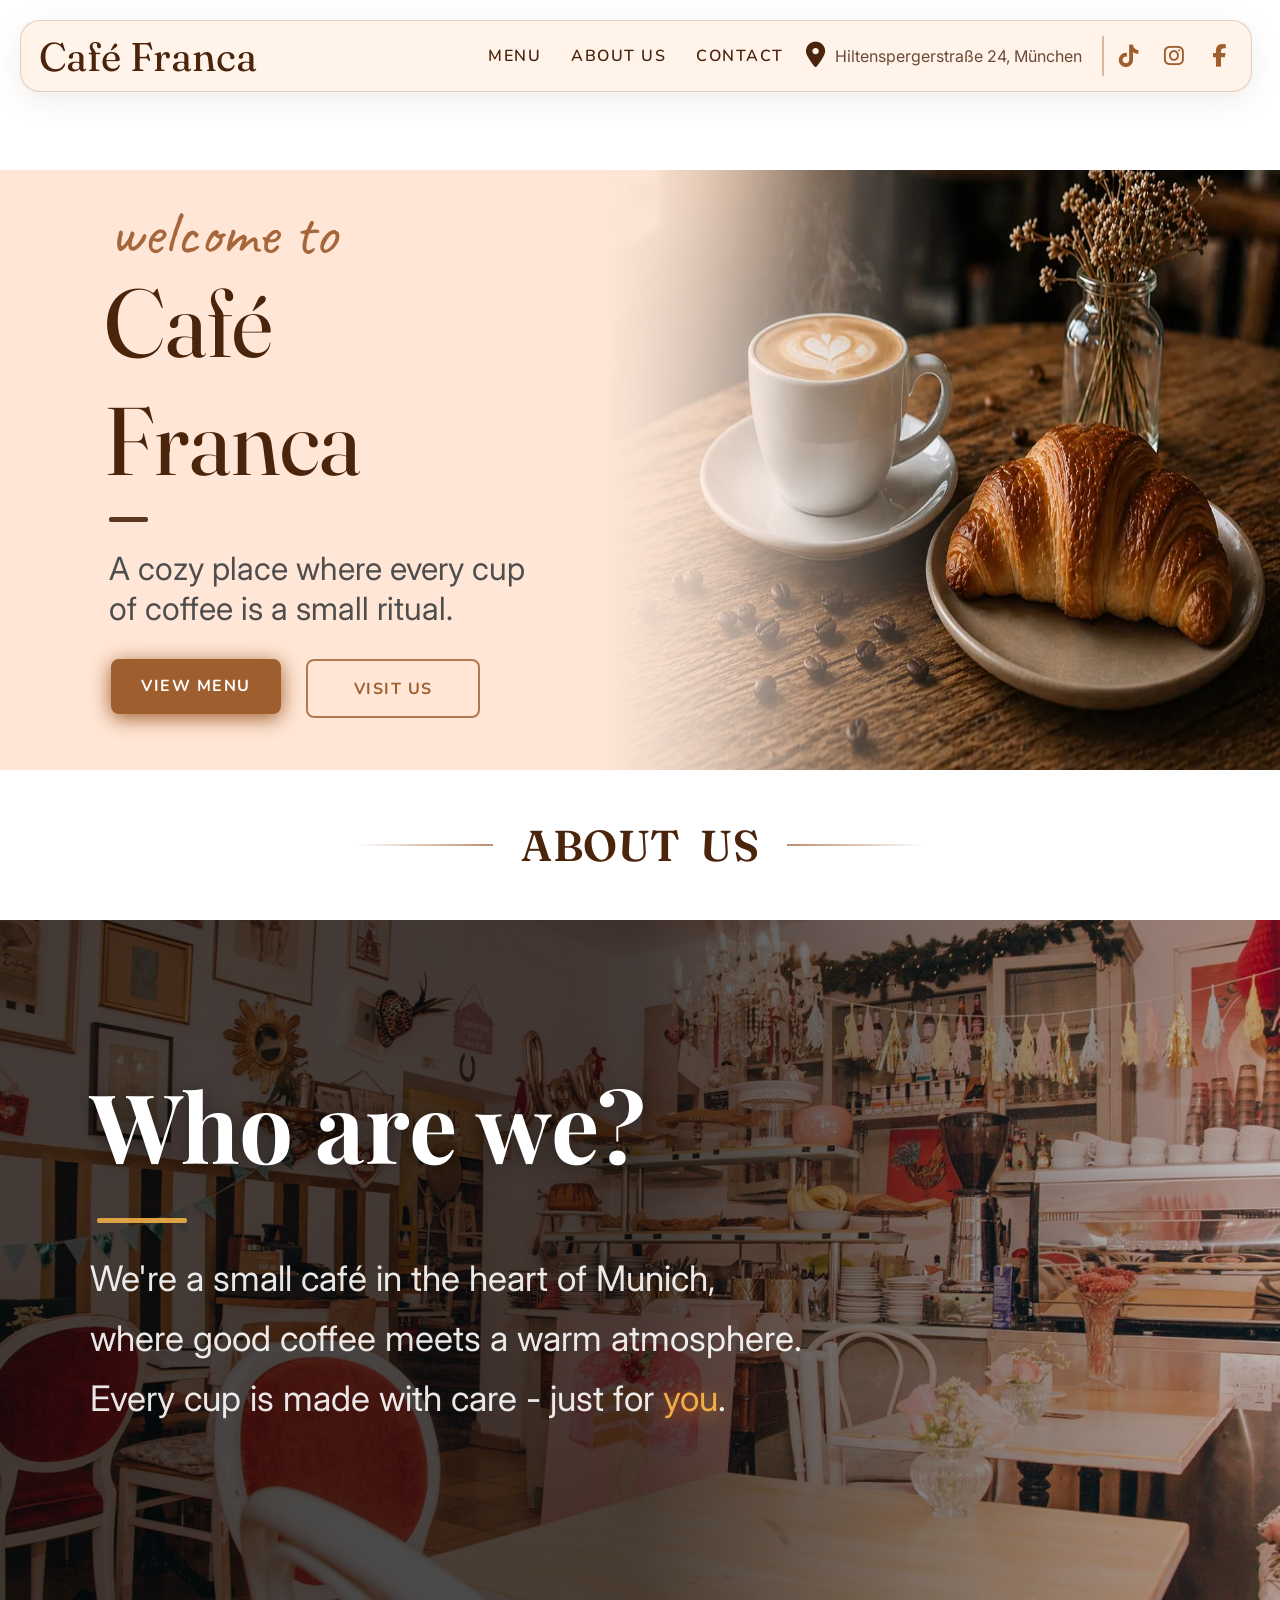
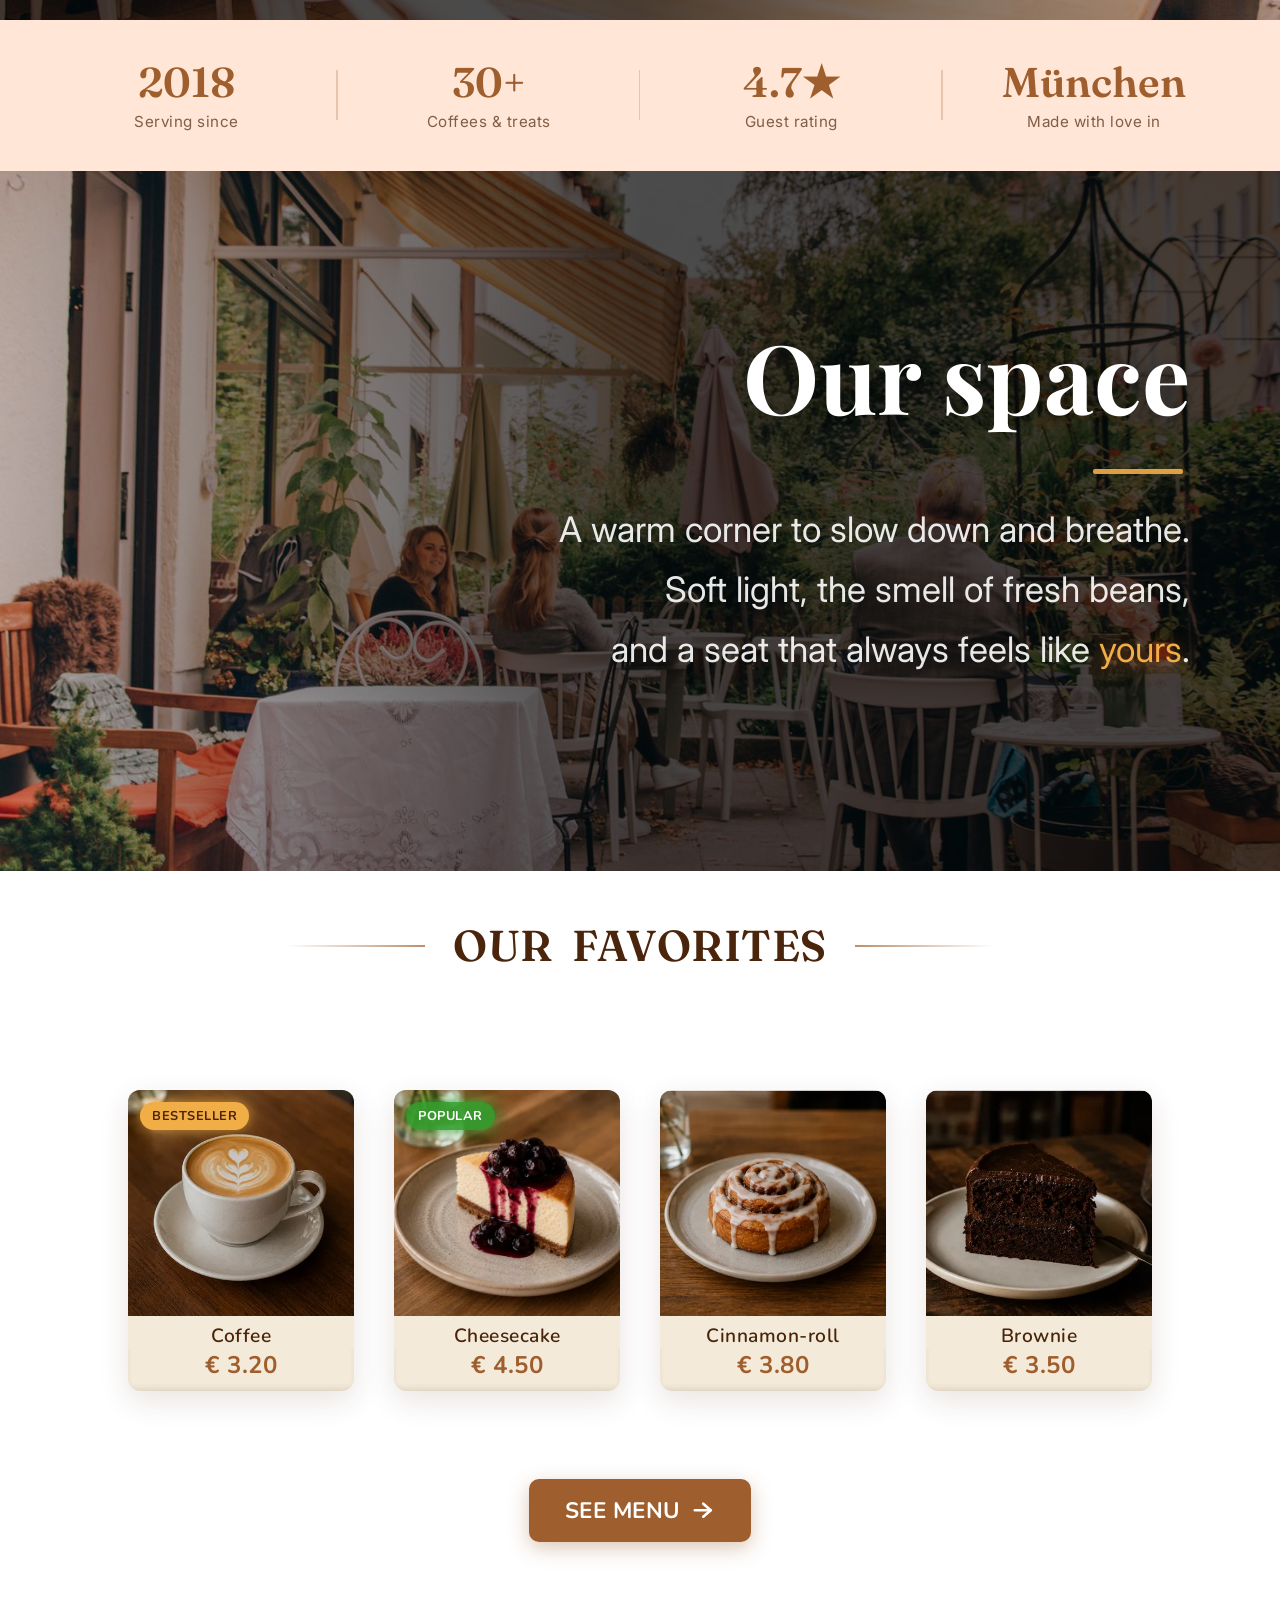
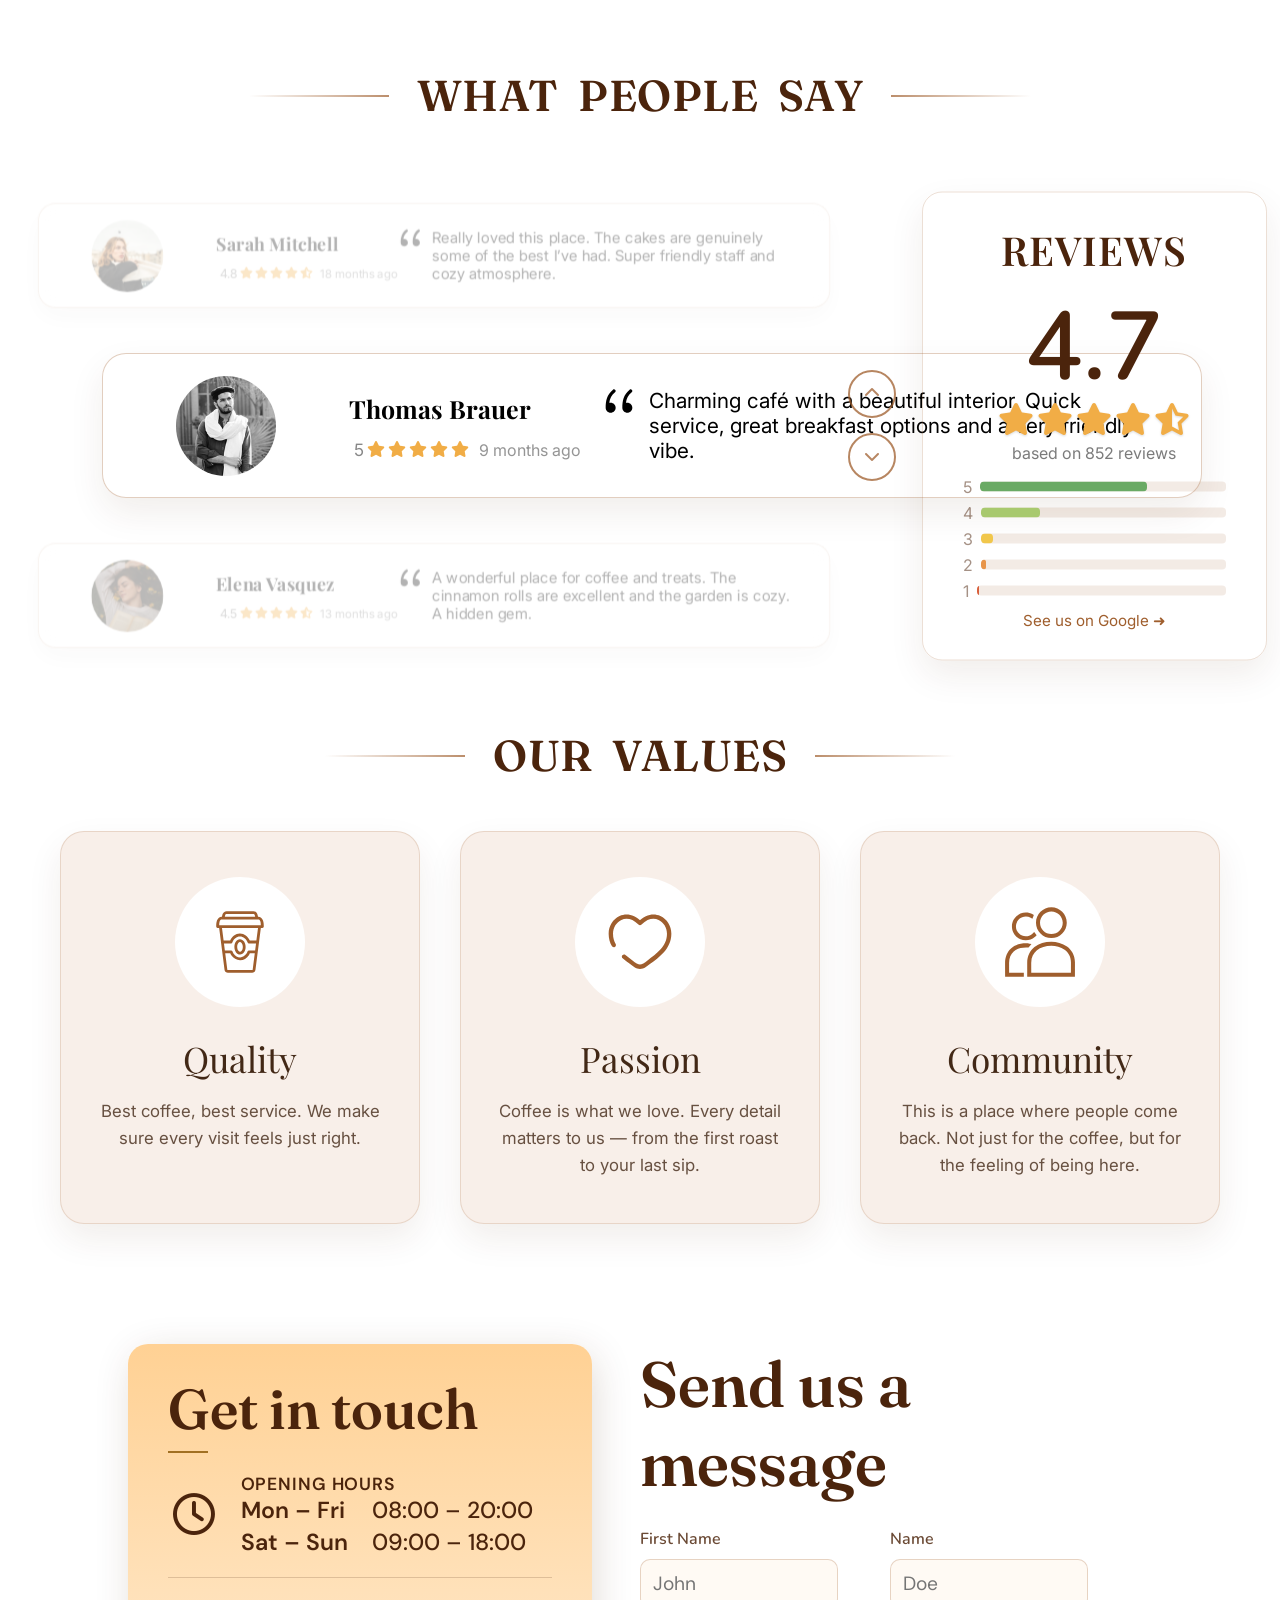
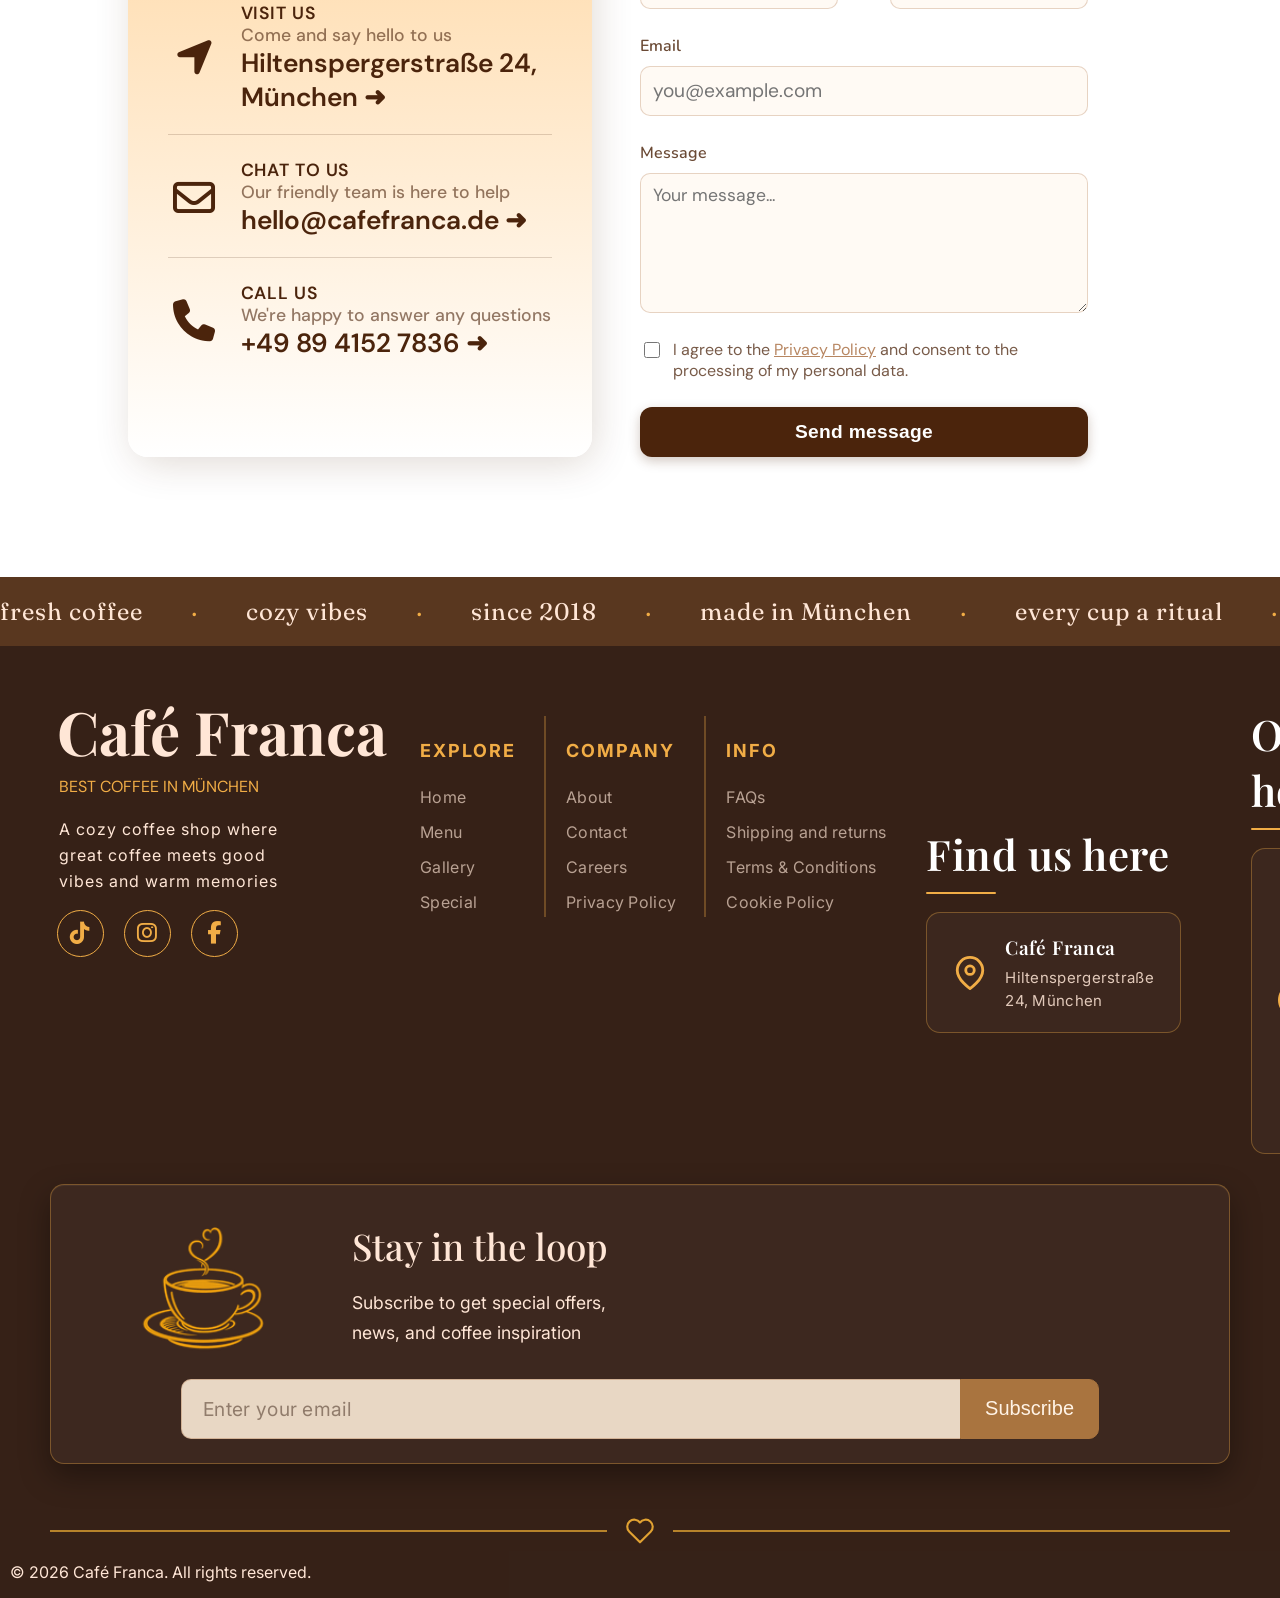
==== index.html @ 5cab944c "Add privacy policy page and link it" ====
<!DOCTYPE html>
<html lang="en">
<head>
    <meta charset="UTF-8">
    <meta name="viewport" content="width=device-width, initial-scale=1.0">
    <title>Document</title>
    <link rel="stylesheet" href="css/style.css"> 
    <link href="https://fonts.googleapis.com/css2?family=Nunito:wght@300;400;500;600;700;800&family=Fraunces:ital,opsz,wght@0,9..144,500;0,9..144,600;1,9..144,500&family=Caveat:wght@500;600;700&family=Inter:wght@400;500;600;700&family=Playfair+Display:wght@400;500;600;700&family=Cormorant+Garamond:wght@400;500;600&family=DM+Sans:wght@400;500;600;700&family=DM+Serif+Display&display=swap" rel="stylesheet">
    <link rel="stylesheet" href="https://cdnjs.cloudflare.com/ajax/libs/font-awesome/6.5.0/css/all.min.css">
</head>
<body>
    <header>
        <a class="cafe-logo" href="#">Café Franca</a>
            <nav>
              <a href="#menu">Menu</a>
              <a href="#about">About us</a>
              <a href="#contact">Contact</a>
            </nav>
            <div class="social-media-box">
                <a href="https://www.google.com/maps?q=Café+Franca+Hiltenspergerstraße+24+München" target="_blank" style="text-decoration: none;color: #4b240c; display: flex; align-items: center;">
                    <i class="fa-solid fa-location-dot"></i>
                    <span class="location-text">Hiltenspergerstraße 24, München</span>
                </a>
                <a href="#" class="social-link" aria-label="TikTok"><i class="fa-brands fa-tiktok"></i></a>
                <a href="#" class="social-link" aria-label="Instagram"><i class="fa-brands fa-instagram"></i></a>
                <a href="#" class="social-link" aria-label="Facebook"><i class="fa-brands fa-facebook-f"></i></a>
            </div>
    </header>
    <div class="wrapper">
        <div id="home" class="info">
            <img class="coffee-with-food" src="images/coffee-with-food.webp" alt="food with coffee">
            <div class="gradient"></div>
            <div class="welcome-wrapper">
                <div class="welcome-window">
                    <p class="welcome-to">welcome to</p>
                    <p class="welcome-name">Café Franca</p>
                    <p class="welcome-description">A cozy place where every cup<br>of coffee is a small ritual.</p>
                   <div class="welcome-btns">
                       <a href="menu.html" class="menu-btn">view menu</a>
                       <a href="#contact" class="about-btn">visit us</a>
                   </div>
                </div>
            </div>
        </div>
        <div id="about" class="theme-text reveal">
            about us
        </div>
        <div class="who-are-we reveal reveal-left">
            <img class="who-image" src="images/cafe-who-are-we.jpg" alt="who are we" loading="lazy" decoding="async">
            <div class="who-overlay"></div>
            <div class="who-wrapper">
                <div class="who-window">
                    <p class="who-question">Who are we?</p>
                    <p class="who-description">We're a small café in the heart of Munich,<br> where good coffee meets a warm atmosphere. <br>Every cup is made with care - just for <span class="word-you">you</span>. </p>
                </div>
            </div>
        </div>
        <div class="about-stats">
            <div class="about-stat reveal">
                <span class="about-stat-num" data-count>2018</span>
                <span class="about-stat-label">Serving since</span>
            </div>
            <div class="about-stat reveal">
                <span class="about-stat-num" data-count>30+</span>
                <span class="about-stat-label">Coffees &amp; treats</span>
            </div>
            <div class="about-stat reveal">
                <span class="about-stat-num" data-count>4.7★</span>
                <span class="about-stat-label">Guest rating</span>
            </div>
            <div class="about-stat reveal">
                <span class="about-stat-num">München</span>
                <span class="about-stat-label">Made with love in</span>
            </div>
        </div>
        <div class="who-are-we who-reverse reveal reveal-right">
            <img class="who-image" src="images/cafe-terrace.jpg" alt="our space" loading="lazy" decoding="async">
            <div class="who-overlay"></div>
            <div class="who-wrapper">
                <div class="who-window">
                    <p class="who-question">Our space</p>
                    <p class="who-description">A warm corner to slow down and breathe.<br> Soft light, the smell of fresh beans,<br> and a seat that always feels like <span class="word-you">yours</span>. </p>
                </div>
            </div>
        </div>
        <div class="our-favorites-wrapper" id="menu">
            <div class="theme-text reveal">our favorites</div>
            <div class="our-favorites-positions">
                <div class="our-favorites-positions-blocks">
                    <div class="fav-item reveal reveal-scale">
                        <div class="fav-photo">
                            <span class="fav-badge fav-badge-best">Bestseller</span>
                            <img class="fav-coffee" src="images/cup-of-coffee.webp" alt="cup of coffee" loading="lazy" decoding="async">
                        </div>
                        <div class="fav-price-name">Coffee</div>
                        <div class="fav-price">€ 3.20</div>
                    </div>
                    <div class="fav-item reveal reveal-scale">
                        <div class="fav-photo">
                            <span class="fav-badge fav-badge-popular">Popular</span>
                            <img class="fav-cheesecake" src="images/cheesecake.webp" alt="cheesecake" loading="lazy" decoding="async">
                        </div>
                        <div class="fav-price-name">Cheesecake</div>
                        <div class="fav-price">€ 4.50</div>
                    </div>
                    <div class="fav-item reveal reveal-scale">
                        <div class="fav-photo">
                            <img src="images/cinnamon-roll.webp" alt="cinnamon roll" loading="lazy" decoding="async">
                        </div>
                        <div class="fav-price-name">Cinnamon-roll</div>
                        <div class="fav-price">€ 3.80</div>
                    </div>
                    <div class="fav-item reveal reveal-scale">
                        <div class="fav-photo">
                            <img src="images/brownie.webp" alt="brownie" loading="lazy" decoding="async">
                        </div>
                        <div class="fav-price-name">Brownie</div>
                        <div class="fav-price">€ 3.50</div>
                    </div>
                    <div class="see-menu-wrapper reveal">
                        <a class="see-menu" href="menu.html">
                            See menu
                            <svg class="see-menu-arrow" viewBox="0 0 24 24" fill="none" stroke="currentColor" stroke-width="2.8" stroke-linecap="round" stroke-linejoin="round">
                                <line x1="2" y1="12" x2="19" y2="12"/>
                                <polyline points="11 5 19 12 11 19"/>
                            </svg>
                        </a>
                    </div>
                </div>
            </div>
        </div>
        <div class="theme-text reveal">what people say</div>
        <div class="review-container reveal">
            <div class="review-buttons">
                <button class="btns-rev" id="btn-up">
                    <i class="fas fa-chevron-up"></i>
                </button>
                <button class="btns-rev" id="btn-down">
                    <i class="fas fa-chevron-down"></i>
                </button>
            </div>
            <div class="review-wrapper">
                <div id="review1" data-review="2025-06-14" class="review-card" data-pos="0">
                  <div class="review-inner">
                    <div class="review-avatar">
                        <img class="avatar" src="images/person1.png" alt="female" loading="lazy" decoding="async">
                    </div>
                    <div class="review-info-wrapper">
                        <div class="review-info" id="review-info1"><p class="reviewer-name">Sarah Mitchell</p>
                            <div class="stars">
                                <span style="font-size: 17px" class="rating-number">4.8</span>
                                <i class="fas fa-star"></i>
                                <i class="fas fa-star"></i>
                                <i class="fas fa-star"></i>
                                <i class="fas fa-star"></i>
                                <i class="fas fa-star-half-stroke"></i>
                                <div class="review-time">
                                    <span id="time1"></span>
                                </div>
                            </div>
                        </div>
                    </div>
                    <div class="review-text1">
                        <svg style="display: flex; flex-shrink: 0; margin-bottom: 50px; margin-right: 10px" width="40px"
                             height="40px" viewBox="0 0 24 24" xmlns="http://www.w3.org/2000/svg">
                            <path fill-rule="evenodd" clip-rule="evenodd"
                                  d="M9.62231 6.78278C10.0546 6.43909 10.1265 5.81001 9.78277 5.3777C9.43908 4.94539 8.81001 4.87354 8.37769 5.21724C4.73471 8.11342 4 11.8784 4 16C4 17.6569 5.34315 19 7 19C8.65685 19 10 17.6569 10 16C10 14.3432 8.65685 13 7 13C6.71233 13 6.43412 13.0405 6.17076 13.1161C6.5162 10.5872 7.45738 8.50391 9.62231 6.78278ZM20 16C20 17.6569 18.6569 19 17 19C15.3431 19 14 17.6569 14 16C14 11.8784 14.7347 8.11342 18.3777 5.21724C18.81 4.87354 19.4391 4.94539 19.7828 5.3777C20.1265 5.81001 20.0546 6.43909 19.6223 6.78278C17.4574 8.50391 16.5162 10.5872 16.1708 13.1161C16.4341 13.0405 16.7123 13 17 13C18.6569 13 20 14.3432 20 16Z"
                                  fill="#000000"/>
                        </svg>
                        Really loved this place. The cakes are genuinely some of the best I’ve had. Super friendly staff and cozy atmosphere.
                    </div>
                  </div>
                </div>
                <div id="review2" data-review="2026-03-05" class="review-card" data-pos="1">
                  <div class="review-inner">
                    <div class="review-avatar">
                        <img class="avatar" src="images/person2.png" alt="male" loading="lazy" decoding="async">
                    </div>
                    <div class="review-info-wrapper">
                        <div class="review-info" id="review-info2">
                            <p class="reviewer-name">Thomas Brauer</p>
                            <div class="stars">
                                <span style="font-size: 17px" class="rating-number">5</span>
                                <i class="fas fa-star"></i>
                                <i class="fas fa-star"></i>
                                <i class="fas fa-star"></i>
                                <i class="fas fa-star"></i>
                                <i class="fas fa-star"></i>
                                <div class="review-time">
                                    <span id="time2"></span>
                                </div>
                            </div>
                        </div>
                    </div>
                    <div class="review-text1">
                        <svg style="display: flex; flex-shrink: 0; margin-bottom: 50px; margin-right: 10px"
                             width="40px" height="40px" viewBox="0 0 24 24" xmlns="http://www.w3.org/2000/svg">
                            <path fill-rule="evenodd" clip-rule="evenodd"
                                  d="M9.62231 6.78278C10.0546 6.43909 10.1265 5.81001 9.78277 5.3777C9.43908 4.94539 8.81001 4.87354 8.37769 5.21724C4.73471 8.11342 4 11.8784 4 16C4 17.6569 5.34315 19 7 19C8.65685 19 10 17.6569 10 16C10 14.3432 8.65685 13 7 13C6.71233 13 6.43412 13.0405 6.17076 13.1161C6.5162 10.5872 7.45738 8.50391 9.62231 6.78278ZM20 16C20 17.6569 18.6569 19 17 19C15.3431 19 14 17.6569 14 16C14 11.8784 14.7347 8.11342 18.3777 5.21724C18.81 4.87354 19.4391 4.94539 19.7828 5.3777C20.1265 5.81001 20.0546 6.43909 19.6223 6.78278C17.4574 8.50391 16.5162 10.5872 16.1708 13.1161C16.4341 13.0405 16.7123 13 17 13C18.6569 13 20 14.3432 20 16Z"
                                  fill="#000000"/>
                        </svg>
                        Charming café with a beautiful interior. Quick service, great breakfast options and a very friendly vibe.
                    </div>
                  </div>
                </div>
                <div id="review3" data-review="2025-11-10" class="review-card" data-pos="2">
                  <div class="review-inner">
                    <div class="review-avatar">
                        <img class="avatar" src="images/person3.png" alt="female" loading="lazy" decoding="async">
                    </div>
                    <div class="review-info-wrapper">
                        <div class="review-info" id="review-info3">
                            <p class="reviewer-name">Elena Vasquez</p>
                            <div class="stars">
                                <span style="font-size: 17px" class="rating-number">4.5</span>
                                <i class="fas fa-star"></i>
                                <i class="fas fa-star"></i>
                                <i class="fas fa-star"></i>
                                <i class="fas fa-star"></i>
                                <i class="fas fa-star-half-stroke"></i>
                                <div class="review-time">
                                    <span id="time3"></span>
                                </div>
                            </div>
                        </div>
                    </div>
                    <div class="review-text1">
                        <svg style="display: flex; flex-shrink: 0; margin-bottom: 50px; margin-right: 10px"
                             width="40px" height="40px" viewBox="0 0 24 24" xmlns="http://www.w3.org/2000/svg">
                            <path fill-rule="evenodd" clip-rule="evenodd"
                                  d="M9.62231 6.78278C10.0546 6.43909 10.1265 5.81001 9.78277 5.3777C9.43908 4.94539 8.81001 4.87354 8.37769 5.21724C4.73471 8.11342 4 11.8784 4 16C4 17.6569 5.34315 19 7 19C8.65685 19 10 17.6569 10 16C10 14.3432 8.65685 13 7 13C6.71233 13 6.43412 13.0405 6.17076 13.1161C6.5162 10.5872 7.45738 8.50391 9.62231 6.78278ZM20 16C20 17.6569 18.6569 19 17 19C15.3431 19 14 17.6569 14 16C14 11.8784 14.7347 8.11342 18.3777 5.21724C18.81 4.87354 19.4391 4.94539 19.7828 5.3777C20.1265 5.81001 20.0546 6.43909 19.6223 6.78278C17.4574 8.50391 16.5162 10.5872 16.1708 13.1161C16.4341 13.0405 16.7123 13 17 13C18.6569 13 20 14.3432 20 16Z"
                                  fill="#000000"/>
                        </svg>
                        A wonderful place for coffee and treats. The cinnamon rolls are excellent and the garden is cozy.<br> A hidden gem.
                    </div>
                  </div>
                </div>
            </div>
            <div class="review-stat-wrapper">
                <div class="review-stat">
                    <div class="review-upper-text">Reviews</div>
                    <div class="review-mid-number">4.7</div>
                    <div class="stars2">
                        <i class="fas fa-star"></i>
                        <i class="fas fa-star"></i>
                        <i class="fas fa-star"></i>
                        <i class="fas fa-star"></i>
                        <i class="fas fa-star-half-stroke"></i>
                    </div>
                    <div class="based-on">based on 852 reviews</div>
                    <div class="rating-bars">
                        <div class="rating-bar-row">
                            <span class="bar-label">5</span>
                            <div class="bar-track"><div class="bar-fill" style="width: 68%"></div></div>
                        </div>
                        <div class="rating-bar-row">
                            <span class="bar-label">4</span>
                            <div class="bar-track"><div class="bar-fill" style="width: 24%"></div></div>
                        </div>
                        <div class="rating-bar-row">
                            <span class="bar-label">3</span>
                            <div class="bar-track"><div class="bar-fill" style="width: 5%"></div></div>
                        </div>
                        <div class="rating-bar-row">
                            <span class="bar-label">2</span>
                            <div class="bar-track"><div class="bar-fill" style="width: 2%"></div></div>
                        </div>
                        <div class="rating-bar-row">
                            <span class="bar-label">1</span>
                            <div class="bar-track"><div class="bar-fill" style="width: 1%"></div></div>
                        </div>
                    </div>
                    <a href="https://www.google.com/maps/place/?q=place_id:YOUR_PLACE_ID"
                    target="_blank" rel="noopener" class="google-reviews-link">See us on Google ➜</a>
                </div>
            </div>
        </div>
        <div id="values" class="theme-text">
            our values
        </div>
        <div class="values-wrapper">
            <div class="value-card">
                <div class="value-icon">
                    <svg fill="#57472f" width="100px" height="100px" viewBox="0 0 50 50" xmlns="http://www.w3.org/2000/svg">
                        <path d="M15.427734 3C14.062745 3 12.859456 3.9323872 12.521484 5.2558594L12.074219 7L12 7C11.133553 7 10.343298 7.2932543 9.7636719 7.7890625C9.1840453 8.2848707 8.8153921 8.9380401 8.5664062 9.625C8.0684347 10.99892 8 12.57785 8 14 A 1.0001 1.0001 0 0 0 9 15L10.119141 15L13.970703 45.017578 A 1.0001 1.0001 0 0 0 13.974609 45.042969C14.160517 46.237774 15.204427 47 16.367188 47L33.630859 47C34.794193 47 35.83786 46.235688 36.023438 45.042969 A 1.0001 1.0001 0 0 0 36.027344 45.017578L39.880859 15L41 15 A 1.0001 1.0001 0 0 0 42 14C42 12.57785 41.931565 10.99892 41.433594 9.625C41.184608 8.9380401 40.815955 8.2848707 40.236328 7.7890625C39.656702 7.2932543 38.866447 7 38 7L37.90625 7L37.474609 5.2734375 A 1.0001 1.0001 0 0 0 37.474609 5.2714844C37.141393 3.9416023 35.934385 3 34.5625 3L15.427734 3 z M 15.427734 5L34.5625 5C35.026615 5 35.42042 5.3076915 35.533203 5.7578125L35.84375 7L14.138672 7L14.458984 5.7519531C14.573013 5.3054253 14.966724 5 15.427734 5 z M 12.912109 8.9960938 A 1.0001 1.0001 0 0 0 13 9L37 9 A 1.0001 1.0001 0 0 0 37.064453 8.9980469 A 1.0001 1.0001 0 0 0 37.125 9L38 9C38.459053 9 38.706095 9.1106518 38.9375 9.3085938C39.168905 9.5065356 39.385047 9.8386001 39.554688 10.306641C39.802098 10.989256 39.830025 12.022136 39.878906 13L11.166016 13 A 1.0001 1.0001 0 0 0 10.955078 12.986328 A 1.0001 1.0001 0 0 0 10.835938 13L10.121094 13C10.169974 12.022136 10.197905 10.989256 10.445312 10.306641C10.614953 9.8386001 10.831095 9.5065355 11.0625 9.3085938C11.293905 9.1106518 11.540947 9 12 9L12.849609 9 A 1.0001 1.0001 0 0 0 12.912109 8.9960938 z M 12.136719 15L37.863281 15L36.708984 24L31.984375 24C30.659565 21.085293 28.095496 19.012008 24.992188 19.003906C24.945978 19.002306 24.902818 19.004791 24.857422 19.007812C21.786193 19.059813 19.278095 21.123031 17.988281 24L13.291016 24L12.136719 15 z M 24.945312 20.998047C24.966323 20.999147 24.947809 21 24.974609 21C27.392834 21 29.474358 22.682557 30.451172 25.34375 A 1.0001 1.0001 0 0 0 31.388672 26L31.490234 26L36.451172 26L35.810547 31L31.527344 31L31.388672 31 A 1.0001 1.0001 0 0 0 30.447266 31.660156C30.227471 32.270178 29.97672 32.828834 29.671875 33.296875C28.538498 35.034193 26.884731 35.976012 25.087891 35.998047L25.021484 35.998047C23.246013 35.998047 21.592289 35.09639 20.431641 33.398438 A 1.0001 1.0001 0 0 0 20.431641 33.396484C20.091871 32.900328 19.8123 32.306572 19.574219 31.65625 A 1.0001 1.0001 0 0 0 18.634766 31L18.521484 31L14.189453 31L13.548828 26L18.484375 26L18.589844 26 A 1.0001 1.0001 0 0 0 19.529297 25.339844C20.477663 22.708373 22.511851 21.026828 24.917969 21 A 1.0001 1.0001 0 0 0 24.945312 20.998047 z M 24.939453 23C23.705063 23.01347 22.665152 23.777929 22.001953 24.794922C21.338753 25.811913 20.978618 27.119966 20.994141 28.542969C21.009661 29.965972 21.398756 31.267249 22.083984 32.269531C22.769211 33.271814 23.826157 34.013466 25.060547 34C26.294937 33.98654 27.334848 33.22207 27.998047 32.205078C28.661247 31.188086 29.021382 29.880035 29.005859 28.457031C28.990339 27.034028 28.601244 25.732752 27.916016 24.730469C27.230789 23.728186 26.173843 22.986534 24.939453 23 z M 24.960938 25C25.386064 24.9954 25.843602 25.244939 26.263672 25.859375C26.683742 26.473812 26.994273 27.416385 27.005859 28.478516C27.017449 29.540646 26.728831 30.489827 26.322266 31.113281C25.915699 31.736734 25.464189 31.995363 25.039062 32C24.613936 32.0046 24.156399 31.755062 23.736328 31.140625C23.316259 30.526189 23.005727 29.583615 22.994141 28.521484C22.982551 27.459353 23.271169 26.510173 23.677734 25.886719C24.084301 25.263265 24.535811 25.004637 24.960938 25 z M 14.445312 33L18.021484 33C18.24578 33.51991 18.454188 34.047503 18.78125 34.525391C20.264602 36.695438 22.552956 37.998047 25.021484 37.998047L25.091797 37.998047 A 1.0001 1.0001 0 0 0 25.101562 37.998047C27.60154 37.971307 29.89481 36.614655 31.345703 34.390625 A 1.0001 1.0001 0 0 0 31.347656 34.390625C31.635588 33.948746 31.81459 33.471059 32.013672 33L35.554688 33L34.048828 44.736328C34.042405 44.777609 33.827526 45 33.630859 45L16.367188 45C16.173946 45 15.95727 44.775524 15.951172 44.736328L14.445312 33 z"/>
                    </svg>
                </div>
                <p class="value-title">Quality</p>
                <p class="value-desc">Best coffee, best service. We make sure every visit feels just right.</p>
            </div>
            <div class="value-card">
                <div class="value-icon">
                    <svg width="100px" height="110px" viewBox="0 0 24 24" fill="#57472f" xmlns="http://www.w3.org/2000/svg">
                        <path d="M8.96173 18.9109L9.42605 18.3219L8.96173 18.9109ZM12 5.50063L11.4596 6.02073C11.601 6.16763 11.7961 6.25063 12 6.25063C12.2039 6.25063 12.399 6.16763 12.5404 6.02073L12 5.50063ZM15.0383 18.9109L15.5026 19.4999L15.0383 18.9109ZM7.00061 16.4209C6.68078 16.1577 6.20813 16.2036 5.94491 16.5234C5.68169 16.8432 5.72758 17.3159 6.04741 17.5791L7.00061 16.4209ZM2.34199 13.4115C2.54074 13.7749 2.99647 13.9084 3.35988 13.7096C3.7233 13.5108 3.85677 13.0551 3.65801 12.6917L2.34199 13.4115ZM2.75 9.1371C2.75 6.98623 3.96537 5.18252 5.62436 4.42419C7.23607 3.68748 9.40166 3.88258 11.4596 6.02073L12.5404 4.98053C10.0985 2.44352 7.26409 2.02539 5.00076 3.05996C2.78471 4.07292 1.25 6.42503 1.25 9.1371H2.75ZM8.49742 19.4999C9.00965 19.9037 9.55954 20.3343 10.1168 20.6599C10.6739 20.9854 11.3096 21.25 12 21.25V19.75C11.6904 19.75 11.3261 19.6293 10.8736 19.3648C10.4213 19.1005 9.95208 18.7366 9.42605 18.3219L8.49742 19.4999ZM15.5026 19.4999C16.9292 18.3752 18.7528 17.0866 20.1833 15.4758C21.6395 13.8361 22.75 11.8026 22.75 9.1371H21.25C21.25 11.3345 20.3508 13.0282 19.0617 14.4798C17.7469 15.9603 16.0896 17.1271 14.574 18.3219L15.5026 19.4999ZM22.75 9.1371C22.75 6.42503 21.2153 4.07292 18.9992 3.05996C16.7359 2.02539 13.9015 2.44352 11.4596 4.98053L12.5404 6.02073C14.5983 3.88258 16.7639 3.68748 18.3756 4.42419C20.0346 5.18252 21.25 6.98623 21.25 9.1371H22.75ZM14.574 18.3219C14.0479 18.7366 13.5787 19.1005 13.1264 19.3648C12.6739 19.6293 12.3096 19.75 12 19.75V21.25C12.6904 21.25 13.3261 20.9854 13.8832 20.6599C14.4405 20.3343 14.9903 19.9037 15.5026 19.4999L14.574 18.3219ZM9.42605 18.3219C8.63014 17.6945 7.82129 17.0963 7.00061 16.4209L6.04741 17.5791C6.87768 18.2624 7.75472 18.9144 8.49742 19.4999L9.42605 18.3219ZM3.65801 12.6917C3.0968 11.6656 2.75 10.5033 2.75 9.1371H1.25C1.25 10.7746 1.66995 12.1827 2.34199 13.4115L3.65801 12.6917Z"/>
                    </svg>
                </div>
                <p class="value-title">Passion</p>
                <p class="value-desc">Coffee is what we love. Every detail matters to us — from the first roast to your last sip.</p>
            </div>
            <div class="value-card">
                <div class="value-icon">
                    <svg xmlns="http://www.w3.org/2000/svg" width="85px" height="85px" viewBox="0 0 400 400.00001" fill="#57472f">
                        <g transform="matrix(15.338502,0,0,15.338502,-10216.591,-9424.9414)" fill="#57472f">
                            <path d="m 683.35352,627.41602 c -2.41792,-3e-5 -4.64949,0.66338 -6.30664,1.99218 -1.65716,1.3288 -2.69926,3.34729 -2.69922,5.82618 l 0,0.002 0,0.002 c 2.4e-4,0.0369 0.004,2.22266 0.004,2.22266 l -0.004,2.97265 17.7755,0 0.0149,-2.97265 c 0,0 0.003,-1.07407 0.004,-1.48633 10e-4,-0.41226 0.005,-0.75492 0.004,-0.72461 l 0,-0.008 0,-0.008 c 0,-2.7272 -1.25565,-4.76115 -2.97656,-6.01954 -1.72091,-1.25838 -3.87127,-1.79881 -5.81445,-1.79882 z m 0,1.5 c 1.65762,10e-6 3.52904,0.48699 4.92773,1.50976 1.39869,1.02277 2.36328,2.52427 2.36328,4.8086 -0.002,0.10825 -0.003,0.33036 -0.004,0.73437 -10e-4,0.4126 -0.002,0.95111 -0.004,1.48828 -0.002,0.53434 -0.005,1.0662 -0.008,1.47656 l -14.77149,0 c -0.002,-0.41034 -0.005,-0.94292 -0.006,-1.47656 -0.003,-1.07151 -0.003,-2.1053 -0.004,-2.22265 -4e-5,-2.07282 0.80564,-3.58893 2.13672,-4.65626 1.33107,-1.06732 3.22715,-1.66213 5.36914,-1.6621 z"/>
                            <path d="m 683.35352,614.59375 c -3.15838,0 -5.73438,2.57163 -5.73438,5.72656 0,3.15493 2.576,5.72852 5.73438,5.72852 3.15837,0 5.73632,-2.57359 5.73632,-5.72852 0,-3.15493 -2.57795,-5.72656 -5.73632,-5.72656 z m 0,1.5 c 2.34915,0 4.23632,1.88374 4.23632,4.22656 0,2.34283 -1.88717,4.22852 -4.23632,4.22852 -2.34916,0 -4.23438,-1.88569 -4.23438,-4.22852 0,-2.34282 1.88522,-4.22656 4.23438,-4.22656 z"/>
                            <path d="m 673.94727,628.01172 c -2.25371,-7e-5 -4.22271,0.62591 -5.63477,1.88867 -1.41206,1.26276 -2.21318,3.14646 -2.21289,5.42969 l 0,0.002 0,0.002 c 2e-4,0.0398 0.004,2.17383 0.004,2.17383 l 0.0151,2.92578 6.13949,0 0.83195,0 0,-1.5 -0.83195,0 -4.65039,0 c -0.002,-0.39977 -0.003,-0.91109 -0.004,-1.42773 -0.002,-1.05307 -0.003,-2.08047 -0.004,-2.17969 7.1e-4,-1.94179 0.63463,-3.34239 1.71289,-4.30664 1.07829,-0.96428 2.65593,-1.50709 4.63086,-1.50781 0.22317,0.002 0.88465,0.0668 0.88465,0.0668 0,0 0.76341,-0.91136 1.10949,-1.35201 l -0.74023,-0.11523 c -0.41195,-0.0641 -0.829,-0.0972 -1.2461,-0.0996 l -0.002,0 -0.002,0 z"/>
                            <path d="m 673.87221,616.52862 c -2.84899,-0.02 -5.19347,2.28542 -5.21258,5.13086 -0.0194,2.84543 2.29365,5.18236 5.14265,5.20094 1.23249,0.007 2.42149,-0.42628 3.35789,-1.21168 0.11378,-0.0953 0.22272,-0.1953 0.32821,-0.30051 l 0.3809,-0.38274 -0.9092,-1.20877 -0.40214,0.41692 c -0.0737,0.0764 -0.2804,0.25865 -0.36072,0.32598 -0.66495,0.55773 -1.51097,0.86609 -2.38674,0.86083 -2.03996,-0.0133 -3.66475,-1.65797 -3.65089,-3.69082 0.0137,-2.03286 1.66056,-3.65537 3.70051,-3.64106 0.62194,0.004 1.2341,0.16514 1.77616,0.46907 l 0.65378,0.36772 c 0,0 0.46896,-1.22541 0.53496,-1.41477 l -0.45526,-0.26051 c -0.76307,-0.42787 -1.62247,-0.65518 -2.49753,-0.66146 z"/>
                        </g>
                    </svg>
                </div>
                <p class="value-title">Community</p>
                <p class="value-desc">This is a place where people come back. Not just for the coffee, but for the feeling of being here.</p>
            </div>
        </div>
        <div id="contact" class="contact-wrapper">
            <div class="contact-info reveal reveal-left">
                <h2 class="contact-text contact-title">Get in touch</h2>

                <div class="info-group">
                    <div class="info-group1">
                        <i class="fa-regular fa-clock fa-fw"></i>
                    </div>
                    <div class="info-group2">
                        <p class="contact-text contact-head">Opening hours</p>
                        <div class="contact-hours">
                            <span>Mon – Fri</span><span>08:00 – 20:00</span>
                            <span>Sat – Sun</span><span>09:00 – 18:00</span>
                        </div>
                    </div>
                </div>

                <div class="info-group">
                    <div class="info-group1">
                        <i class="fa-solid fa-location-arrow fa-fw"></i>
                    </div>
                    <div class="info-group2">
                        <p class="contact-text contact-head">Visit us</p>
                        <p class="contact-text contact-2">Come and say hello to us</p>
                        <a href="https://www.google.com/maps?q=Café+Franca+Hiltenspergerstraße+24+München"
                           target="_blank" class="contact-text contact-link contact-adress">Hiltenspergerstraße 24, München ➜</a>
                    </div>
                </div>

                <div class="info-group">
                    <div class="info-group1">
                        <i class="fa-regular fa-envelope fa-fw"></i>
                    </div>
                    <div class="info-group2">
                        <p class="contact-text contact-head">Chat to us</p>
                        <p class="contact-text contact-2">Our friendly team is here to help</p>
                        <a href="https://mail.google.com/mail/?view=cm&to=hello@cafefranca.de" target="_blank"
                           class="contact-text contact-link contact-email">hello@cafefranca.de ➜</a>
                    </div>
                </div>

                <div class="info-group">
                    <div class="info-group1">
                        <i class="fa-solid fa-phone fa-fw"></i>
                    </div>
                    <div class="info-group2">
                        <p class="contact-text contact-head">Call us</p>
                        <p class="contact-text contact-2">We're happy to answer any questions</p>
                        <a href="tel:+498941527836" class="contact-text contact-link contact-phone">+49 89 4152 7836 ➜</a>
                    </div>
                </div>

            </div>
            <div class="contact-form reveal reveal-right">
                <p class="Send-us">Send us a message</p>
                <div class="input-wrapper">
                    <div class="field-name">
                        <label class="my-label" for="first">First Name</label>
                        <input id="first" type="text" class="my-input" placeholder="John">
                    </div>
                    <div class="field-name">
                        <label class="my-label" for="first">Name</label>
                        <input id="second" type="text" class="my-input" placeholder="Doe">
                    </div>
                </div>
                <div class="field-name">
                    <label class="my-label" for="first">Email</label>
                    <input id="third" type="text" class="my-input" placeholder="you@example.com ">
                </div>
                <div class="field-name">
                    <label class="my-label" for="first">Message</label>
                    <textarea id="forth" class="my-input forth" placeholder="Your message..."></textarea>
                </div>
                <div class="consent-wrapper">
                    <input type="checkbox" id="consent" class="consent-checkbox">
                    <label for="consent" class="consent-label">
                        I agree to the <a href="privacy.html" class="consent-link">Privacy Policy</a> and consent to the processing of my personal data.
                    </label>
                </div>
                <div class="consent-button-wrapper">
                    <button class="consent-button">Send message</button>
                </div>
            </div>
        </div>
        <div class="marquee">
            <div class="marquee-track">
                <span>fresh coffee <i class="marquee-dot">·</i> cozy vibes <i class="marquee-dot">·</i> since 2018 <i class="marquee-dot">·</i> made in München <i class="marquee-dot">·</i> every cup a ritual <i class="marquee-dot">·</i> handcrafted daily <i class="marquee-dot">·</i> warm welcome <i class="marquee-dot">·</i> freshly roasted <i class="marquee-dot">·</i> homemade treats <i class="marquee-dot">·</i> </span>
                <span aria-hidden="true">fresh coffee <i class="marquee-dot">·</i> cozy vibes <i class="marquee-dot">·</i> since 2018 <i class="marquee-dot">·</i> made in München <i class="marquee-dot">·</i> every cup a ritual <i class="marquee-dot">·</i> handcrafted daily <i class="marquee-dot">·</i> warm welcome <i class="marquee-dot">·</i> freshly roasted <i class="marquee-dot">·</i> homemade treats <i class="marquee-dot">·</i> </span>
            </div>
        </div>
        <footer class="footer">
            <div class="footer-row">
                <div class="footer-col">
                    <div class="footer-brand">
                        <h2>Café Franca</h2>
                        <p class="footer-brand-p1">Best coffee in München</p>
                        <div class="footer-brand-p2">
                            <p>A cozy coffee shop where<br>great coffee meets good<br>vibes and warm memories</p>
                        </div>
                        <div class="footer-social">
                            <a href="#" class="social-link-footer" aria-label="TikTok"><i class="fa-brands fa-tiktok"></i></a>
                            <a href="#" class="social-link-footer" aria-label="Instagram"><i class="fa-brands fa-instagram"></i></a>
                            <a href="#" class="social-link-footer" aria-label="Facebook"><i class="fa-brands fa-facebook-f"></i></a>
                        </div>
                    </div>
                </div>
                <div class="foot-nav-wrapper">
                        <div class="foot-nav">
                            <h4>Explore</h4>
                            <a href="#home">Home</a>
                            <a href="#menu">Menu</a>
                            <a href="#contact">Gallery</a>
                            <a href="#contact">Special</a>
                        </div>
                        <div class="foot-nav">
                            <h4>Company</h4>
                            <a href="#about">About</a>
                            <a href="#contact">Contact</a>
                            <a href="#contact">Careers</a>
                            <a href="privacy.html">Privacy Policy</a>
                        </div>
                        <div class="foot-nav">
                            <h4>Info</h4>
                            <a href="#faqs">FAQs</a>
                            <a href="#returns">Shipping and returns</a>
                            <a href="#contact">Terms & Conditions</a>
                            <a href="#contact">Cookie Policy</a>
                        </div>

                </div>

                <div class="right-wrapper">
                    <div class="right-top">
                    <div class="foot-discri-wrapper">
                        <div class="foot-discri">
                            <h4>Find us here</h4>
                            <a class="foot-location"
                               href="https://www.google.com/maps/place/Caf%C3%A9+Franca+%2F+M%C3%BCnchen"
                               target="_blank" rel="noopener">
                                <svg class="foot-location-icon" viewBox="0 0 24 24" fill="none" stroke="currentColor"
                                     stroke-width="2" stroke-linecap="round" stroke-linejoin="round">
                                    <path d="M21 10c0 7-9 13-9 13s-9-6-9-13a9 9 0 0 1 18 0z"/>
                                    <circle cx="12" cy="10" r="3"/>
                                </svg>
                                <span class="foot-location-text">
                                <strong>Café Franca</strong>
                                Hiltenspergerstraße 24, München
                            </span>
                            </a>
                        </div>
                    </div>
                    <div class="foot-discri-wrapper2">
                        <div class="foot-discri">
                            <h4>Opening hours</h4>
                            <span class="foot-location-text">
                                <a class="foot-location2" target="_blank" rel="noopener">
                                    <i class="fa-regular fa-clock fa-fw foot-clock-icon"></i>
                                    <div class="foot-hours">
                                        <p>Mon – Fri 08:00 – 20:00</p>
                                        <p>Sat – Sun 09:00 – 18:00</p>
                                    </div>
                                </a>
                            </span>
                        </div>
                    </div>
                    </div>
                </div>
            </div>
            <div class="email-send">
                <img class="loop-icon" src="images/coffee-333.png" alt="" loading="lazy" decoding="async">
                <div class="email-send-text">
                    <h4>Stay in the loop</h4>
                    <p>Subscribe to get special offers,<br>news, and coffee inspiration</p>
                </div>
                <div class="email-form">
                    <input type="text" class="email-input" placeholder="Enter your email">
                    <button class="email-btn" aria-label="Subscribe">Subscribe</button>
                </div>
            </div>
            <span class="footer-heart-wrap">
                <svg xmlns="http://www.w3.org/2000/svg" width="34" height="34" viewBox="0 0 24 24" fill="none" stroke="currentColor" stroke-width="1.5" stroke-linecap="round" stroke-linejoin="round" class="footer-heart"><path stroke="none" d="M0 0h24v24H0z" fill="none" /><path d="M19.5 12.572l-7.5 7.428l-7.5 -7.428a5 5 0 1 1 7.5 -6.566a5 5 0 1 1 7.5 6.572" /></svg>
            </span>
            <p class="copyright">© 2026 Café Franca. All rights reserved.</p>
        </footer>
    </div>
    <script src="js/script.js"></script>
    <script src="js/reveal.js"></script>
</body>
</html>
---- css/style.css ----
.wrapper {
    display: flex;
    flex-direction: column;
    min-height: 100vh;
}

html {
    overflow-x: clip;
    scroll-behavior: smooth;
}

header {
    align-items: center;
    background: rgb(255 243 234);
    border: 1.5px solid rgba(159, 94, 45, 0.25);
    border-radius: 20px;
    box-shadow: 0 8px 30px rgb(75 36 12 / 0.08);
    display: flex;
    height: 70px;
    left: 20px;
    overflow: hidden;
    position: fixed;
    top: 20px;
    transition: transform 0.4s ease, opacity 0.4s ease, filter 0.4s ease;
    width: calc(100vw - 50px);
    z-index: 1000;
}

header.hidden {
    filter: blur(6px);
    opacity: 0;
    transform: translateY(-150%);
}

.social-link {
    align-items: center;
    border-radius: 50%;
    color: #9f5e2d;
    display: flex;
    font-size: 1.4rem;
    height: 40px;
    justify-content: center;
    text-decoration: none;
    transition: background 0.4s, color 0.4s, transform 0.4s;
    width: 40px;
}

.social-link:hover {
    background: #9f5e2d;
    color: #fff;
    transform: translateY(-2px);
}

#about{
    scroll-margin-top: 100px;
}
#menu{
    scroll-margin-top: 200px;
}
#contact {
    scroll-margin-top: 100px;
}

nav {
    display: flex;
    font-family: "Nunito", sans-serif;
    font-size: 1rem;
    gap: 30px;
    justify-content: center;
    left: 50%;
    letter-spacing: 1.5px;
    position: absolute;
    text-transform: uppercase;
    top: 50%;
    transform: translate(-50%, -50%);
}

nav a::after {
    background: #4b240c;
    bottom: 0;
    content: "";
    height: 1.5px;
    left: 0;
    opacity: 0;
    position: absolute;
    transition: opacity 0.3s;
    width: 100%;
}

nav a:hover::after {
    background: #4b240c;
    opacity: 0.7;
}

nav a {
    color: #4b240c;
    font-weight: 600;
    position: relative;
    text-decoration: none;
}

body {
    font-family: "Inter", sans-serif;
    margin: 0;
    overflow-x: clip;
    padding: 0;
}

.cafe-logo {
    color: #4b240c;
    font-family: "Fraunces", serif;
    font-size: 2.5rem;
    margin-left: 1.5%;
    text-decoration: none;
}

.social-media-box {
    align-items: center;
    display: flex;
    gap: 5px;
    justify-content: center;
    margin-left: auto;
    margin-right: 1%;
}

.location-logo {
    display: flex;
    height: auto;
    margin-right: 5px;
    width: 1.6rem;
}

.location-text {
    border-right: 2px solid rgba(159, 94, 45, 0.4);
    color: #6b4a35;
    display: flex;
    font-size: 1rem;
    padding-bottom: 10px;
    padding-right: 20px;
    padding-top: 10px;
}

.fa-location-dot {
    font-size: 1.6rem;
    margin-right: 10px;
}

.info {
    align-items: center;
    display: flex;
    height: 600px;
    margin-top: 170px;
    overflow: hidden;
    position: relative;
}

.coffee-with-food {
    -webkit-mask-image: linear-gradient(to left, black 55%, transparent);
    height: 132%;
    position: absolute;
    right: -2%;
    width: 70%;
}

.gradient {
    background: linear-gradient(to right, #ffe6d6 20%, transparent);
    height: 600px;
    left: 40%;
    position: absolute;
    right: 25%;
}

.welcome-wrapper {
    align-items: center;
    background: #ffe6d6;
    display: flex;
    height: 100%;
    justify-content: center;
    min-width: 500px;
    width: 45%;
    z-index: 999;
}

.welcome-window {
    display: flex;
    flex-direction: column;
    height: auto;
    margin-bottom: 5%;
    margin-left: 8%;
    max-width: 800px;
    padding: 40px;
    width: 100%;
}

.welcome-to {
    color: #a7663a;
    font-family: "Caveat", sans-serif;
    font-size: 4rem;
    margin: 0;
    margin-bottom: -10px;
    margin-left: 5%;
}

.welcome-name {
    color: #4b240c;
    font-family: "Fraunces", sans-serif;
    font-size: 6rem;
    margin: 0;
    margin-bottom: 50px;
    margin-left: 4%;
    position: relative;
}

.welcome-name::after {
    background: #4b240c;
    border-radius: 2px;
    bottom: 0;
    bottom: -23px;
    content: "";
    display: flex;
    height: 5px;
    left: 1px;
    margin-left: 1%;
    opacity: 0.9;
    position: absolute;
    transition: opacity 0.3s;
    width: 9%;
}

.welcome-description {
    color: #4e4e4e;
    display: flex;
    font-family: "Inter", sans-serif;
    font-size: 2rem;
    line-height: 40px;
    margin: 0;
    margin-left: 5%;
}

.menu-btn {
    display: flex;
    background: #9f5e2d;
    border: none;
    border-radius: 8px;
    box-shadow: 0 4px 20px #9f5e2d;
    color: white;
    cursor: pointer;
    font-family: "Nunito", sans-serif;
    font-size: 1rem;
    font-weight: 700;
    height: 55px;
    letter-spacing: 1.5px;
    line-height: 0.7;
    text-transform: uppercase;
    transition: transform 0.4s;
    width: 170px;
    justify-content: center;
    align-items: center;
    text-decoration: none;
}

.menu-btn:hover {
    transform: scale(1.05);
}

.about-btn {
    align-items: center;
    background: none;
    border: 2.5px solid rgba(159, 94, 45, 0.8);
    border-radius: 8px;
    color: #9f5e2d;
    cursor: pointer;
    display: inline-flex;
    font-family: "Nunito", sans-serif;
    font-size: 1rem;
    font-weight: 700;
    height: 55px;
    justify-content: center;
    letter-spacing: 1.5px;
    text-decoration: none;
    text-transform: uppercase;
    transition: transform 0.4s;
    width: 170px;
}

.about-btn:hover {
    transform: scale(1.05);
}

.welcome-btns {
    display: flex;
    gap: 25px;
    margin-left: 25px;
    margin-top: 30px;
}

.who-are-we {
    height: 700px;
    position: relative;
    width: 100%;
}

.who-image {
    display: block;
    height: 100%;
    object-fit: cover;
    width: 100%;
}

.who-overlay {
    background: linear-gradient( to right, rgba(0, 0, 0, 0.7) 50%, rgba(0, 0, 0, 0.2) );
    inset: 0;
    position: absolute;
}

.who-question {
    color: #ffffff;
    font-family: "Playfair Display";
    font-size: 6rem;
    font-weight: bold;
    margin: 0;
    margin-bottom: 30px;
    margin-top: 4%;
    position: relative;
    text-shadow: 0 2px 20px rgba(0, 0, 0, 0.4);
}

.who-question::after {
    background: #f1ad46;
    border-radius: 2px;
    bottom: -35px;
    content: "";
    display: flex;
    height: 5px;
    left: 7px;
    opacity: 0.9;
    position: absolute;
    transition: opacity 0.3s;
    width: 9%;
}

.who-description {
    color: rgba(255, 255, 255, 0.9);
    font-family: "Inter", sans-serif;
    font-size: 2.2rem;
    line-height: 60px;
    margin: 0;
    position: relative;
    top: 30px;
}

.who-wrapper {
    align-items: center;
    display: flex;
    inset: 0;
    position: absolute;
}

.who-window {
    height: 500px;
    margin-left: 7%;
    max-width: 1000px;
    width: 86%;
}

.word-you {
    color: #f1ad46;
    display: inline;
    text-shadow: 0px 3px 20px rgb(237 125 42 / 0.8);
}

.about-stats {
    align-items: center;
    background: #ffe6d6;
    display: flex;
    flex-wrap: wrap;
    gap: 30px;
    justify-content: center;
    padding: 40px 50px;
}

.about-stat {
    align-items: center;
    display: flex;
    flex-direction: column;
    flex: 1;
    min-width: 160px;
    position: relative;
}

.about-stat:not(:last-child)::after {
    content: "";
    position: absolute;
    right: -15px;
    top: 50%;
    transform: translateY(-50%);
    width: 1.5px;
    height: 50px;
    background: rgba(159, 94, 45, 0.25);
}

.about-stat-num {
    color: #9f5e2d;
    font-family: "Fraunces", serif;
    font-size: 2.6rem;
    font-weight: 600;
    line-height: 1.1;
}

.about-stat-label {
    color: rgba(75, 36, 12, 0.7);
    font-family: "Inter", sans-serif;
    font-size: 0.95rem;
    letter-spacing: 0.5px;
    margin-top: 6px;
    text-align: center;
}

.who-reverse .who-overlay {
    background: linear-gradient( to left, rgba(0, 0, 0, 0.7) 50%, rgba(0, 0, 0, 0.2) );
}

.who-reverse .who-wrapper {
    justify-content: flex-end;
}

.who-reverse .who-window {
    margin-left: 0;
    margin-right: 7%;
    text-align: right;
}

.who-reverse .who-question::after {
    left: auto;
    right: 7px;
}

.marquee {
    overflow: hidden;
    background: rgb(75 38 12 / 0.92);
}

.marquee-track {
    display: inline-flex;
    white-space: nowrap;
    padding: 20px 0;
    animation: marquee-scroll 22s linear infinite;
    will-change: transform;
}

.marquee-track span {
    color: #ffe6d6;
    display: inline-flex;
    align-items: center;
    font-family: "Fraunces", serif;
    font-size: 1.5rem;
    letter-spacing: 1px;
    padding-right: 48px;
}

.marquee-dot {
    color: #f1ad46;
    font-style: normal;
    padding: 0 48px;
}

@keyframes marquee-scroll {
    from { transform: translateX(0); }
    to { transform: translateX(-50%); }
}

@media (prefers-reduced-motion: reduce) {
    .marquee-track { animation: none; }
}

.theme-text {
    align-items: center;
    color: #4b240c;
    display: flex;
    font-family: "Fraunces", serif;
    font-size: 2.7rem;
    font-weight: 600;
    gap: 28px;
    height: 150px;
    justify-content: center;
    letter-spacing: 0.5px;
    word-spacing: 10px;
    position: relative;
    text-transform: uppercase;
}

.theme-text::before,
.theme-text::after {
    content: "";
    flex: 1;
    max-width: 140px;
    height: 2px;
    background: linear-gradient(to right, transparent, rgba(159, 94, 45, 0.7));
}

.theme-text::after {
    background: linear-gradient(to left, transparent, rgba(159, 94, 45, 0.7));
}

.our-favorites-positions {
    align-items: center;
    display: flex;
    height: 600px;
    justify-content: center;
    width: 100%;
}

.fav-item {
    border-radius: 12px;
    box-shadow: 0 10px 30px rgba(75, 36, 12, 0.12);
    cursor: pointer;
    display: flex;
    flex-direction: column;
    overflow: hidden;
    transition: transform ease 0.3s, box-shadow ease 0.3s;
    z-index: 10;
    margin-top: 40px;
}

.fav-item:hover {
    box-shadow: 0 18px 40px rgba(75, 36, 12, 0.18);
    transform: translateY(-6px);
}

.fav-photo {
    aspect-ratio: 1 / 1;
    background: #e8e0d6;
    overflow: hidden;
    position: relative;
}

.fav-badge {
    position: absolute;
    top: 12px;
    left: 12px;
    z-index: 2;
    background: rgb(49 159 45 / 0.9);
    color: #fff;
    font-family: "Nunito", sans-serif;
    font-size: 0.8rem;
    font-weight: 700;
    letter-spacing: 0.5px;
    text-transform: uppercase;
    padding: 5px 12px;
    border-radius: 20px;
}

.fav-badge-popular {
    background: rgb(49 159 45 / 0.9);
    color: #fff;
    box-shadow: 0 0 12px rgba(49, 159, 45, 0.55), 0 0 24px rgba(49, 159, 45, 0.5);
}

.fav-badge-best {
    background: #f1ad46;
    color: #4b240c;
    box-shadow: 0 0 12px rgba(241, 173, 70, 0.6), 0 0 24px rgba(241, 173, 70, 0.45);
}

.fav-photo img {
    display: block;
    height: 100%;
    object-fit: cover;
    transition: transform 0.4s ease;
    width: 100%;
}

.fav-item:hover .fav-photo img {
    transform: scale(1.05);
}

.fav-price {
    background: #f3ead9;
    box-shadow: inset 0 -4px 8px -4px rgba(75, 36, 12, 0.2);
    color: #9f5e2d;
    font-family: "Nunito", sans-serif;
    font-size: 1.5rem;
    font-weight: 700;
    letter-spacing: 0.5px;
    padding-bottom: 10px;
    text-align: center;
}

.fav-coffee {
    transform: translateY(-20px) scale(1.3);
    transition: transform 0.4s ease;
}

.fav-item:hover .fav-photo img.fav-coffee {
    transform: translateY(-20px) scale(1.365);
}

.our-favorites-positions-blocks {
    align-items: center;
    display: grid;
    gap: 40px;
    grid-template-columns: repeat(4, 1fr);
    height: 80%;
    margin-bottom: 3%;
    width: 80%;
}

.fav-price-name {
    background: #f3ead9;
    color: #4b240c;
    font-family: "Nunito", sans-serif;
    font-size: 1.2rem;
    font-weight: 600;
    letter-spacing: 0.5px;
    padding-top: 7px;
    text-align: center;
}

.see-menu {
    align-items: center;
    background: #9f5e2d;
    border-radius: 10px;
    box-shadow: 0 6px 20px rgba(159, 94, 45, 0.35);
    color: #fff;
    display: inline-flex;
    font-family: "Nunito", sans-serif;
    font-size: 1.4rem;
    font-weight: 700;
    gap: 12px;
    letter-spacing: 0.5px;
    padding: 16px 36px;
    text-decoration: none;
    text-transform: uppercase;
    transition: transform 0.3s ease, box-shadow 0.3s ease;
}

.see-menu:hover {
    box-shadow: 0 10px 28px rgba(159, 94, 45, 0.45);
    transform: translateY(-2px);
}

.see-menu-arrow {
    height: 1.4rem;
    transition: transform 0.3s ease;
    width: 1.4rem;
}

.see-menu:hover .see-menu-arrow {
    transform: translateX(4px);
}

.see-menu-wrapper {
    align-items: center;
    display: flex;
    grid-column: 1 / -1;
    justify-content: center;
    margin-top: 60px;
}

.values-wrapper {
    align-items: stretch;
    box-sizing: border-box;
    display: flex;
    gap: 40px;
    justify-content: center;
    padding: 0 60px;
}

.value-card {
    align-items: center;
    background: rgb(248 239 233);
    border: 1.5px solid rgba(159, 94, 45, 0.18);
    border-radius: 24px;
    box-shadow: 0 15px 35px rgba(75, 36, 12, 0.08);
    display: flex;
    flex: 1;
    flex-direction: column;
    max-width: 380px;
    padding: 45px 35px;
    text-align: center;
    transition: transform 0.3s ease, box-shadow 0.3s ease;
}

.value-card:hover {
    transform: translateY(-8px);
    box-shadow: 0 25px 50px rgba(75, 36, 12, 0.14);
}

.value-icon {
    align-items: center;
    background: #fff;
    border-radius: 50%;
    display: flex;
    height: 130px;
    justify-content: center;
    margin-bottom: 28px;
    transition: transform 0.3s ease;
    width: 130px;
}

.value-card:hover .value-icon {
    transform: scale(1.08);
}

.value-icon svg {
    height: 70px;
    width: 70px;
}

.value-icon svg path {
    fill: #9f5e2d !important;
}

.value-title {
    color: #422816;
    font-family: "Playfair Display";
    font-size: 2.2rem;
    margin: 0 0 16px;
}

.value-desc {
    color: rgba(66, 40, 22, 0.8);
    font-family: "Inter", sans-serif;
    font-size: 1.05rem;
    line-height: 1.6;
    margin: 0;
}

.review-wrapper {
    display: block;
    height: calc(170px * 3);
    overflow: hidden;
    position: relative;
    width: 100%;
}

.review-buttons {
    align-self: center;
    display: inline-flex;
    flex-direction: column;
    gap: 15px;
    height: fit-content;
    position: absolute;
    right: 30%;
    width: fit-content;
}

.btns-rev {
    background: none;
    border: 2px solid rgb(159 94 45 / 0.75);
    border-radius: 50%;
    box-sizing: border-box;
    color: rgb(159 94 45 / 0.75);
    cursor: pointer;
    font-size: 16px;
    height: 48px;
    outline: none;
    transition: background 0.2s, color 0.2s, transform 0.1s;
    user-select: none;
    width: 48px;
    z-index: 10;
}

.btns-rev:active {
    transform: scale(0.95);
}

.btns-rev:hover {
    background: rgb(159 94 45);
    color: white;
}

.review-container {
    align-items: center;
    display: flex;
    height: calc(170px * 3);
    justify-content: flex-start;
    position: relative;
    width: 100%;
}

.review-card {
    align-items: center;
    display: flex;

    height: 170px;
    position: absolute;
    transition: transform 0.8s ease, opacity 0.8s ease;
    width: 100%;
}

.review-avatar {
    align-items: center;
    display: flex;
    height: 100%;
    justify-content: center;
    transition: opacity 0.8s ease, transform 0.8s ease, margin-left 0.8s ease;
    width: 130px;
}

.review-inner {
    align-items: center;
    background: #ffffff;
    border: 1.5px solid rgba(159, 94, 45, 0.3);
    border-radius: 24px;
    box-shadow: 0 15px 35px rgba(75, 36, 12, 0.08);
    backdrop-filter: blur(10px);
    display: flex;
    padding: 20px 40px;
    transition: all 0.8s cubic-bezier(0.25, 1, 0.5, 1);
    width: 1100px;
    height: 145px;
    box-sizing: border-box;
    opacity: 0.3;
    transform: scale(0.72);
    transform-origin: left center;
    margin-left: 3%;
}

.review-inner.active {
    opacity: 1;
    transform: scale(1);
    margin-left: 8%;
}

.review-card .review-avatar {
    display: flex;
    margin-left: 20px;
}

.person1 {
    height: 100px;
    width: 100px;
}

.review-text1 {
    align-items: center;
    display: flex;
    font-family: "Inter", sans-serif;
    font-size: 1.3rem;
    height: fit-content;
    line-height: 25px;
    width: 580px;
}

.avatar {
    border-radius: 50%;
    height: 100px;
    width: 100px;
}

.review-info-wrapper {
    display: flex;
    flex-direction: column;
    height: 170px;
    justify-content: center;
    transition: transform ease 0.8s, opacity ease 0.8s;
    width: 320px;
}

.reviewer-name {
    font-family: "Playfair Display", sans-serif;
    font-size: 25px;
    font-weight: bold;
    margin-bottom: 15px;
}

.stars {
    align-items: center;
    color: #f1ad46;
    display: flex;
    gap: 3px;
}

.stars2 {
    align-items: center;
    color: #f1ad46;
    display: flex;
    font-size: 2rem;
    gap: 3px;
    justify-content: center;
    margin-top: -10px;
}

.stars2 i {
    filter: drop-shadow(0 1px 1px rgba(0, 0, 0, 0.15));
}

.review-upper-text {
    color: #4b240c;
    display: flex;
    font-family: "Playfair Display", serif;
    font-size: 2.5rem;
    font-weight: 600;
    justify-content: center;
    letter-spacing: 1px;
    text-transform: uppercase;
}

.review-mid-number {
    display: flex;
    font-family: "Nunito", sans-serif;
    font-size: 6rem;
    justify-content: center;
    margin-top: 6px;
    color: #4b240c;
    font-weight: 600;
}

.based-on {
    color: rgba(90, 90, 90, 0.8);
    display: flex;
    font-size: 1rem;
    justify-content: center;
    margin-top: 8px;
    text-align: center;
    white-space: nowrap;
}

.google-reviews-link {
    color: #9f5e2d;
    display: flex;
    justify-content: center;
    font-family: "Inter", sans-serif;
    font-size: 0.95rem;
    margin-top: 10px;
    text-decoration: none;
    transition: color 0.2s ease;
}

.google-reviews-link:hover {
    color: #4b240c;
}

.rating-number {
    color: #888;
    font-size: 14px;
    margin-left: 5px;
}

.stars i {
    padding-bottom: 2px;
}

.review-info {
    display: flex;
    flex-direction: column;
    justify-content: center;
    margin-bottom: 8%;
    margin-left: 60px;
}

.review-time {
    color: rgba(78, 78, 78, 0.6);
    font-family: "inter", sans-serif;
    font-size: 16px;
    padding-left: 7px;
    flex-shrink: 0;
}

.review-card.hidden {
    opacity: 0;
}

.review-stat-wrapper {
    align-items: center;
    display: flex;
    justify-content: center;
    position: absolute;
    right: 1%;
    top: 50%;
    transform: translateY(-50%);
    width: 27%;
}

.review-stat {
    display: flex;
    flex-direction: column;
    justify-content: center;
    border: 1.5px solid rgba(159, 94, 45, 0.2);
    box-shadow: 0 15px 35px rgba(75, 36, 12, 0.08);
    padding: 30px 40px;
    border-radius: 20px;
    width: 320px;
}

.rating-bars {
    display: flex;
    flex-direction: column;
    gap: 6px;
    margin-top: 14px;
}

.rating-bar-row {
    align-items: center;
    display: flex;
    gap: 8px;
}

.bar-label {
    color: rgba(75, 36, 12, 0.5);
    font-size: 1rem;
    font-family: "Inter", sans-serif;
    text-align: right;
}

.bar-track {
    background: rgba(159, 94, 45, 0.12);
    border-radius: 4px;
    flex: 1;
    height: 10px;
    overflow: hidden;
    min-width: 0;
}

.bar-fill {
    background: #f1ad46;
    border-radius: 4px;
    height: 100%;
}

.rating-bar-row:nth-child(1) .bar-fill { background: #6aaa64; }
.rating-bar-row:nth-child(2) .bar-fill { background: #a8c96e; }
.rating-bar-row:nth-child(3) .bar-fill { background: #f1c74b; }
.rating-bar-row:nth-child(4) .bar-fill { background: #e8954a; }
.rating-bar-row:nth-child(5) .bar-fill { background: #d95f3b; }

.footer {
    background: rgba(39, 17, 6, 0.93);
    bottom: 0;
    color: #ffe6d6;
    display: flex;
    flex-direction: column;
    left: 0;
    min-height: 500px;
    padding-bottom: 50px;
    position: relative;
    right: 0;
}

.footer-row {
    align-items: flex-start;
    display: flex;
    flex: 1;
    flex-direction: row;
    gap: 40px;
    justify-content: space-between;
    padding: 40px 50px;
}

.footer a {
    color: #f1ad46;
}

.foot-nav h4 {
    color: #f1ad46;
    font-family: "Inter", sans-serif;
    font-size: 18px;
    font-weight: 700;
    letter-spacing: 2px;
    margin-bottom: 16px;
    text-transform: uppercase;
}

.foot-nav {
    display: flex;
    flex-direction: column;
    gap: 10px;
    min-width: 30px;
    position: relative;
    width: fit-content;
}

.foot-nav-wrapper {
    align-items: center;
    display: flex;
    gap: 50px;
    justify-content: center;
    margin-top: 30px;
    position: relative;
}

.foot-nav a {
    align-self: flex-start;
    color: rgba(255, 230, 214, 0.65);
    font-family: "Inter", sans-serif;
    font-size: 16px;
    font-weight: 400;
    letter-spacing: 0.3px;
    margin-bottom: 5px;
    position: relative;
    text-decoration: none;
    transition: transform 0.3s ease, text-shadow 0.3s ease, color 0.3s ease;
    white-space: nowrap;
}

.foot-nav a::after {
    background: #f1ad46;
    bottom: 0;
    content: "";
    height: 2px;
    left: 0;
    opacity: 0;
    position: absolute;
    transition: opacity 0.3s;
    width: 100%;
}

.foot-nav::before {
    background: rgba(241, 173, 70, 0.3);
    content: "";
    height: 100%;
    position: absolute;
    right: -30px;
    top: 0;
    width: 2px;
}

.foot-nav:nth-child(3)::before {
    opacity: 0;
}

.foot-nav a:hover::after {
    background: #f1ad46;
    opacity: 0.7;
}

.foot-nav a:hover {
    color: #ffe6d6;
    transform: translateX(2px);
}

.copyright {
    bottom: 0;
    left: 10px;
    position: absolute;
}

.footer-brand {
    left: 2%;
    position: relative;
    width: fit-content;
}

.footer-brand h2 {
    color: #ffe6d6;
    font-family: "Playfair Display", serif;
    font-size: 60px;
    margin: -35px 0 5px 0;
    white-space: nowrap;
}

.footer-col {
    margin-top: 40px;
}

.footer-brand-p1 {
    color: #f1ad46;
    font-family: "Dm Sans", sans-serif;
    font-size: 1rem;
    text-transform: uppercase;
}

.footer-brand-p2 {
    letter-spacing: 1px;
    line-height: 1.6;
    margin-top: 20px;
    width: fit-content;
}

.footer-col p {
    margin-left: 2px;
    margin-top: 3px;
}

.footer-map {
    aspect-ratio: 1 / 1;
    border-radius: 10px;
    overflow: hidden;
    width: 480px;
}

.footer-map iframe {
    border: 0;
    display: block;
    height: 90%;
    width: 90%;
}

.foot-discri-wrapper {
    align-items: center;
    display: flex;
}

.right-wrapper {
    align-items: stretch;
    display: flex;
    flex-direction: column;
    margin-right: 40px;
    margin-top: 20px;
}

.right-top {
    align-items: center;
    display: flex;
    flex-direction: row;
    gap: 70px;
    justify-content: center;
}

.foot-discri {
    color: #ffe6d6;
    display: flex;
    flex-direction: column;
    gap: 18px;
}

.foot-discri h4 {
    color: #ffffff;
    display: flex;
    font-family: "Playfair Display", serif;
    font-size: 42px;
    font-weight: 600;
    letter-spacing: 0.5px;
    margin: 0;
    padding-bottom: 12px;
    position: relative;
}

.foot-discri h4::after {
    background: #f1ad46;
    border-radius: 2px;
    bottom: 0;
    content: "";
    height: 2px;
    position: absolute;
    width: 70px;
}

.foot-discri p {
    color: rgba(255, 230, 214, 0.9);
    font-family: "Inter", sans-serif;
    font-size: 18px;
    letter-spacing: 0.3px;
    line-height: 1.6;
    margin: 0;
}

.foot-discri-wrapper2 {
    align-items: center;
    display: flex;
}

.foot-location {
    align-items: center;
    background: rgba(255, 255, 255, 0.03);
    border: 1px solid rgba(241, 173, 70, 0.35);
    border-radius: 14px;
    color: #ffe6d6;
    display: flex;
    gap: 18px;
    padding: 20px 26px;
    text-decoration: none;
    transition: border-color 0.3s ease, background 0.3s ease, transform 0.3s ease;
    width: fit-content;
}

.foot-location2 {
    align-items: center;
    background: rgba(255, 255, 255, 0.03);
    border: 1px solid rgba(241, 173, 70, 0.35);
    border-radius: 14px;
    color: #ffe6d6;
    display: flex;
    flex-direction: row;
    gap: 18px;
    padding: 20px 26px;
    text-decoration: none;
    transition: border-color 0.3s ease, background 0.3s ease, transform 0.3s ease;
    width: fit-content;
}

.foot-location:hover, .foot-location2:hover {
    background: rgba(241, 173, 70, 0.08);
    border-color: #f1ad46;
    transform: translateY(-2px);
}

.foot-location-icon {
    color: #f1ad46;
    flex-shrink: 0;
    height: 34px;
    width: 34px;
}

.foot-location-text {
    color: rgba(255, 230, 214, 0.85);
    font-family: "Inter", sans-serif;
    font-size: 15px;
    letter-spacing: 0.3px;
    line-height: 1.55;
}

.foot-location-text strong {
    color: #ffffff;
    display: block;
    font-family: "Playfair Display", serif;
    font-size: 19px;
    font-weight: 600;
    letter-spacing: 0.4px;
    margin-bottom: 3px;
}

.contact-wrapper {
    align-items: stretch;
    display: flex;
    justify-content: space-between;
    padding: 120px 0;
    width: 100%;
}

.contact-info {
    background: linear-gradient(to bottom, #ffd194, white);
    border-radius: 20px;
    box-shadow: 4px 8px 40px -4px rgba(75 36 12 / 0.19);
    display: flex;
    flex-direction: column;
    gap: 20px;
    height: auto;
    margin-left: 10%;
    padding: 40px 40px;
    width: 30%;
}

.info-group {
    border-top: 1px solid rgba(75, 36, 12, 0.18);
    display: flex;
    flex-direction: row;
    gap: 20px;
    padding-top: 24px;
}

.info-group:first-of-type {
    border-top: none;
    padding-top: 0;
}

.info-group2 {
    display: flex;
    flex-direction: column;
}

.info-group1 {
    align-items: center;
    color: #4b240c;
    display: flex;
    font-size: 42px;
    justify-content: center;
}

.contact-text {
    color: #4b240c;
    font-family: "Dm Sans", sans-serif;
    font-size: 1.6rem;
    font-weight: 600;
    margin: 0;
}

.contact-title {
    font-family: "Fraunces", serif;
    font-size: 3.5rem;
    margin-top: -10px;
}

.contact-title::after {
    background: #a17022;
    content: "";
    display: block;
    height: 2px;
    margin-top: 8px;
    width: 40px;
}

.footer-social {
    display: flex;
    flex-direction: row;
    gap: 20px;
}

.contact-head {
    font-size: 1.1rem;
    letter-spacing: 0.05em;
    text-transform: uppercase;
}

.fa-solid {
    position: relative;
    top: -1px;
}

.fa-regula {
    position: relative;
    top: -1px;
}

.fa-solid {
    position: relative;
    top: -1px;
}

.contact-2 {
    font-size: 1.1rem;
    font-weight: 500;
    opacity: 0.6;
}

.contact-link {
    font-size: 1.65rem;
    text-decoration: none;
    transition: color 0.2s ease, transform 0.2s ease;
    width: fit-content;
}

.contact-link:hover {
    color: #e19b2d;
    transform: translateX(3px);
}

.contact-hours {
    color: #4b240c;
    display: grid;
    font-family: "Dm Sans", sans-serif;
    font-size: 1.45rem;
    font-weight: 500;
    gap: 2px 24px;
    grid-template-columns: auto auto;
    justify-content: start;
}

.contact-hours span:nth-child(odd) {
    font-weight: 600;
}

.contact-form {
    display: flex;
    flex-direction: column;
    gap: 26px;
    margin-right: 15%;
    width: 35%;
}

.field label {
    color: rgba(255, 246, 234, 0.65);
    display: block;
    font-size: 0.85rem;
    margin-bottom: 5px;
}

.field-name {
    display: flex;
    flex-direction: column;
    gap: 6px;
}

.field-name .my-input {
    box-sizing: border-box;
    width: 100%;
}

.input-wrapper {
    display: flex;
    gap: 12px;
}

.input-wrapper .field-name {
    flex: 1;
}

.third {
    box-sizing: border-box;
    width: 100%;
}

.forth {
    height: 140px !important;
    padding-top: 10px;
}

.my-input {
    background: #fffaf4;
    border: 1.5px solid rgba(159, 94, 45, 0.25);
    border-radius: 10px;
    box-shadow: none;
    caret-color: #000000;
    color: #4b240c;
    font-family: "DM Sans", sans-serif;
    font-size: 1.1rem;
    height: 50px;
    outline: none;
    padding-left: 12px;
    transition: box-shadow 0.2s ease;
}

.my-input:focus {
    border-color: #9f5e2d;
    box-shadow: 0 0 0 3px rgba(159, 94, 45, 0.15);
}

.my-label {
    color: #6b4a35;
    display: flex;
    font-family: "Nunito", sans-serif;
    font-size: 1rem;
    font-weight: 600;
    margin-bottom: 3px;
}

input::placeholder {
    font-size: 1.2rem;
}

.input-wrapper {
    display: flex;
    gap: 52px;
}

.third {
    width: 220%;
}

.Send-us {
    color: #4b240c;
    display: flex;
    font-family: "Fraunces", sans-serif;
    font-size: 4rem;
    font-weight: 600;
    margin: 0;
}

.consent-wrapper {
    align-items: flex-start;
    display: flex;
    gap: 10px;
}

.consent-checkbox {
    accent-color: #9f5e2d;
    cursor: pointer;
    flex-shrink: 0;
    height: 16px;
    margin-top: 3px;
    width: 16px;
}

.consent-label {
    color: #4b240c;
    cursor: pointer;
    font-family: "DM Sans", sans-serif;
    font-size: 1rem;
    opacity: 0.75;
}

.consent-link {
    color: #9f5e2d;
    text-decoration: underline;
}

.consent-button-wrapper {
    display: flex;
    height: 100%;
}

.consent-button {
    background: #4b240c;
    border: none;
    border-radius: 12px;
    box-shadow: 0 4px 12px rgba(75, 36, 12, 0.25);
    color: white;
    cursor: pointer;
    font-size: 1.2rem;
    font-weight: 600;
    height: 50px;
    letter-spacing: 0.3px;
    overflow: hidden;
    position: relative;
    transition: background 0.25s ease, transform 0.15s ease, box-shadow 0.25s ease;
    width: 100%;
}

.consent-button::before {
    background: linear-gradient( 120deg, transparent, rgba(241, 173, 70, 0.45), transparent );
    content: "";
    height: 100%;
    left: -75%;
    position: absolute;
    top: 0;
    transform: skewX(-20deg);
    transition: left 0.6s ease;
    width: 50%;
}

.consent-button:hover {
    background: #5e2f10;
    box-shadow: 0 6px 18px rgba(75, 36, 12, 0.4);
    transform: translateY(-2px);
}

.consent-button:hover::before {
    left: 125%;
}

.consent-button:active {
    box-shadow: 0 3px 8px rgba(75, 36, 12, 0.3);
    transform: translateY(0);
}

.social-link-footer {
    align-items: center;
    border: 0.07em solid #f1ad46;
    border-radius: 50%;
    color: #2a1a12;
    display: flex;
    font-size: 1.4rem;
    height: 45px;
    justify-content: center;
    text-decoration: none;
    transition: background 0.4s, color 0.4s, transform 0.4s;
    width: 45px;
}

.social-link-footer:hover {
    background: #9f5e2d;
    color: #fff;
    transform: translateY(-2px);
}

.foot-hours {
    display: flex;
    flex-direction: column;
    gap: 4px;
}

.foot-clock-icon {
    color: #f1ad46;
    font-size: 34px;
}

.email-send {
    align-items: center;
    background: rgba(255, 230, 214, 0.04);
    border: 1px solid rgba(241, 173, 70, 0.35);
    border-radius: 14px;
    box-shadow: 0 12px 30px rgba(0, 0, 0, 0.35), inset 0 1px 0 rgba(255, 230, 214, 0.06);
    color: #ffe6d6;
    display: flex;
    flex-direction: row;
    flex-wrap: wrap;
    margin: -10px 50px 50px;
    padding: 24px 30px;
    position: relative;
}

.loop-icon {
    align-self: center;
    flex-shrink: 0;
    height: 170px;
    margin-right: 16px;
    width: auto;
}

.email-send-text {
    flex-shrink: 1;
    min-width: 200px;
    width: fit-content;
}

.email-send-text h4 {
    font-family: "Playfair Display", serif;
    font-size: 2.3rem;
    font-weight: 500;
    margin: 0;
}

.email-send-text p {
    font-size: 1.1rem;
    line-height: 30px;
}

.email-form {
    align-self: center;
    background: #362218;
    border-radius: 10px;
    display: flex;
    flex: 1 1;
    margin: 0 100px 0 /* top, right, bottom, left */;
    transition: box-shadow 0.3s;
}

.email-form:focus-within {
    box-shadow: 0 0 0 3px rgba(169, 116, 63, 0.35);
}

.email-input {
    background: #e8d7c4;
    border: 1.5px solid rgba(159, 94, 45, 0.3);
    border-radius: 10px 0 0 10px;
    border-right: none;
    color: #3a2114;
    flex: 1;
    font-family: "Inter", sans-serif;
    font-size: 1rem;
    font-size: 1.2rem;
    min-width: 200px;
    outline: none;
    padding: 0.9em 1.1em;
    transition: border-color 0.3s, background 0.3s, box-shadow 0.3s;
}

.email-btn {
    background: #a9743f;
    border: 1px solid #a9743f;
    border-radius: 0 10px 10px 0;
    color: #fff3e6;
    cursor: pointer;
    flex-shrink: 0;
    font-size: 1.25rem;
    padding: 0 1.2em;
    transition: background 0.3s, transform 0.3s;
}

.email-btn:hover {
    background: #c08a4e;
}

.email-btn:active {
    transform: scale(0.97);
}

.email-input::placeholder {
    color: rgba(58, 33, 20, 0.5);
    letter-spacing: 0.3px;
}

.email-input:focus {
    background: #efe2d3;
    border-color: #9f5e2d;
}

.email-form:focus-within .email-btn {
    border-color: #f1ad46;
}



.footer-heart-wrap {
    align-items: center;
    align-self: stretch;
    color: rgb(250 182 54 / 0.87);
    display: flex;
    gap: 16px;
    justify-content: center;
    padding: 0 50px;
}

.footer-heart-wrap::before,
.footer-heart-wrap::after {
    content: "";
    flex: 1;
    height: 2px;
    background: rgb(250 182 54 / 0.66);
}

.reveal {
    opacity: 0;
    transform: translateY(38px);
    transition: opacity 0.75s cubic-bezier(0.16, 1, 0.3, 1),
                transform 0.75s cubic-bezier(0.16, 1, 0.3, 1);
}

.reveal-left  { transform: translateX(-52px); }
.reveal-right { transform: translateX(52px); }
.reveal-scale { transform: translateY(28px) scale(0.93); }

.reveal.in {
    opacity: 1;
    transform: none;
}

.about-stats .reveal:nth-child(2) { transition-delay: 0.1s; }
.about-stats .reveal:nth-child(3) { transition-delay: 0.2s; }
.about-stats .reveal:nth-child(4) { transition-delay: 0.3s; }

.our-favorites-positions-blocks .reveal:nth-child(2) { transition-delay: 0.09s; }
.our-favorites-positions-blocks .reveal:nth-child(3) { transition-delay: 0.18s; }
.our-favorites-positions-blocks .reveal:nth-child(4) { transition-delay: 0.27s; }
.our-favorites-positions-blocks .reveal:nth-child(5) { transition-delay: 0.36s; }

@media (prefers-reduced-motion: reduce) {
    .reveal,
    .reveal-left,
    .reveal-right,
    .reveal-scale {
        opacity: 1;
        transform: none;
        transition: none;
    }
}
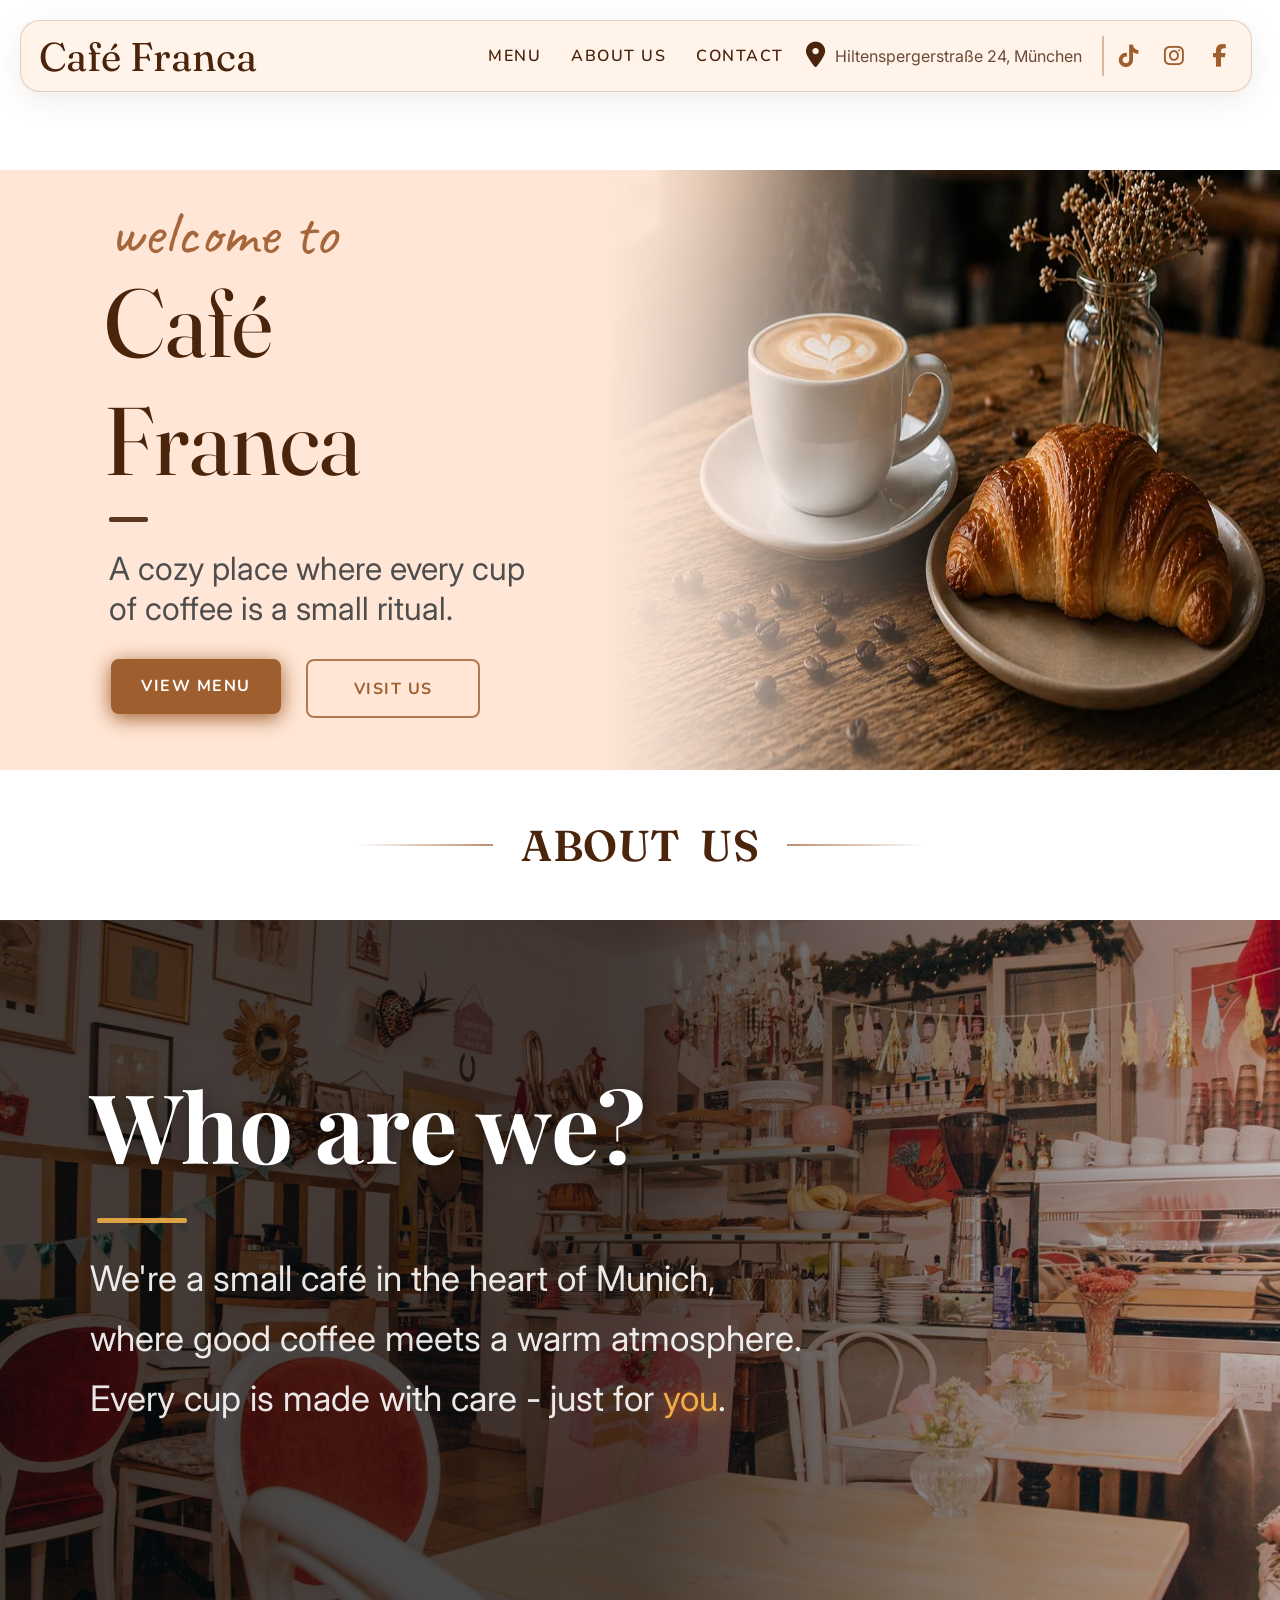
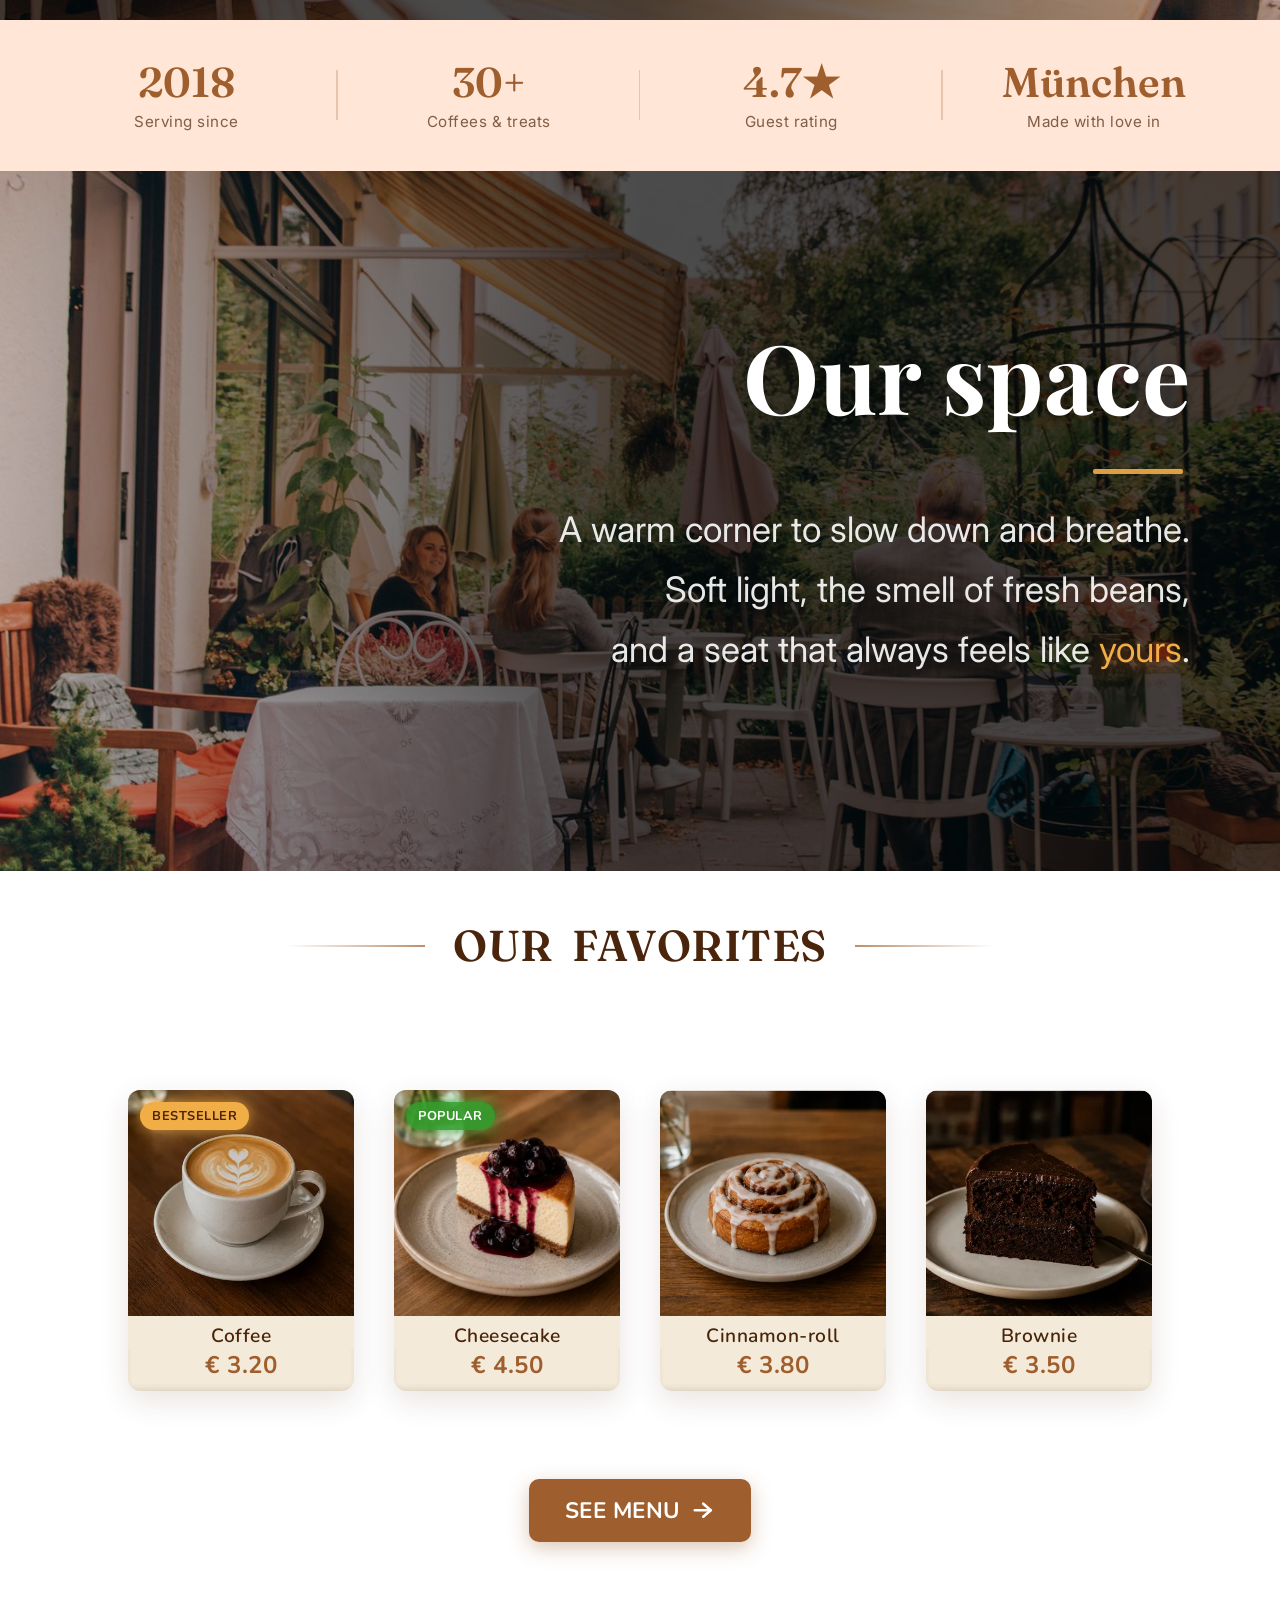
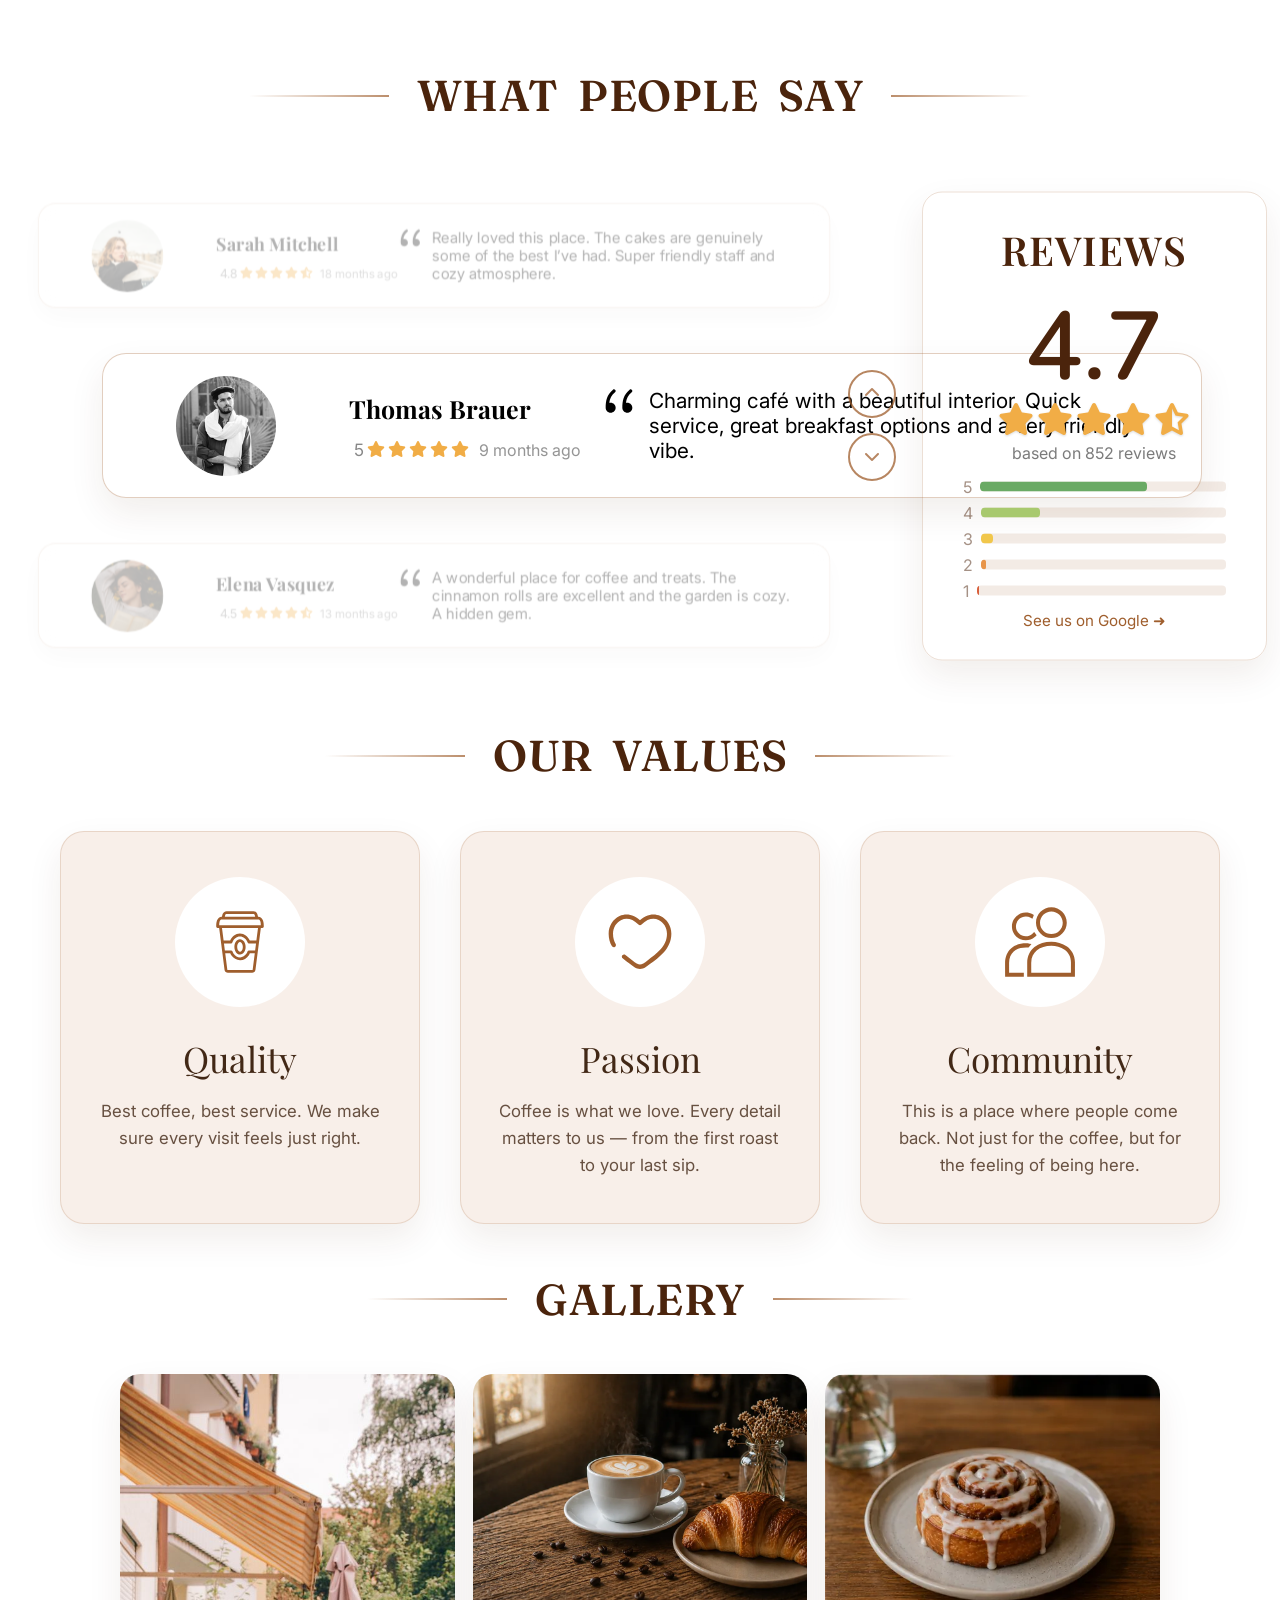
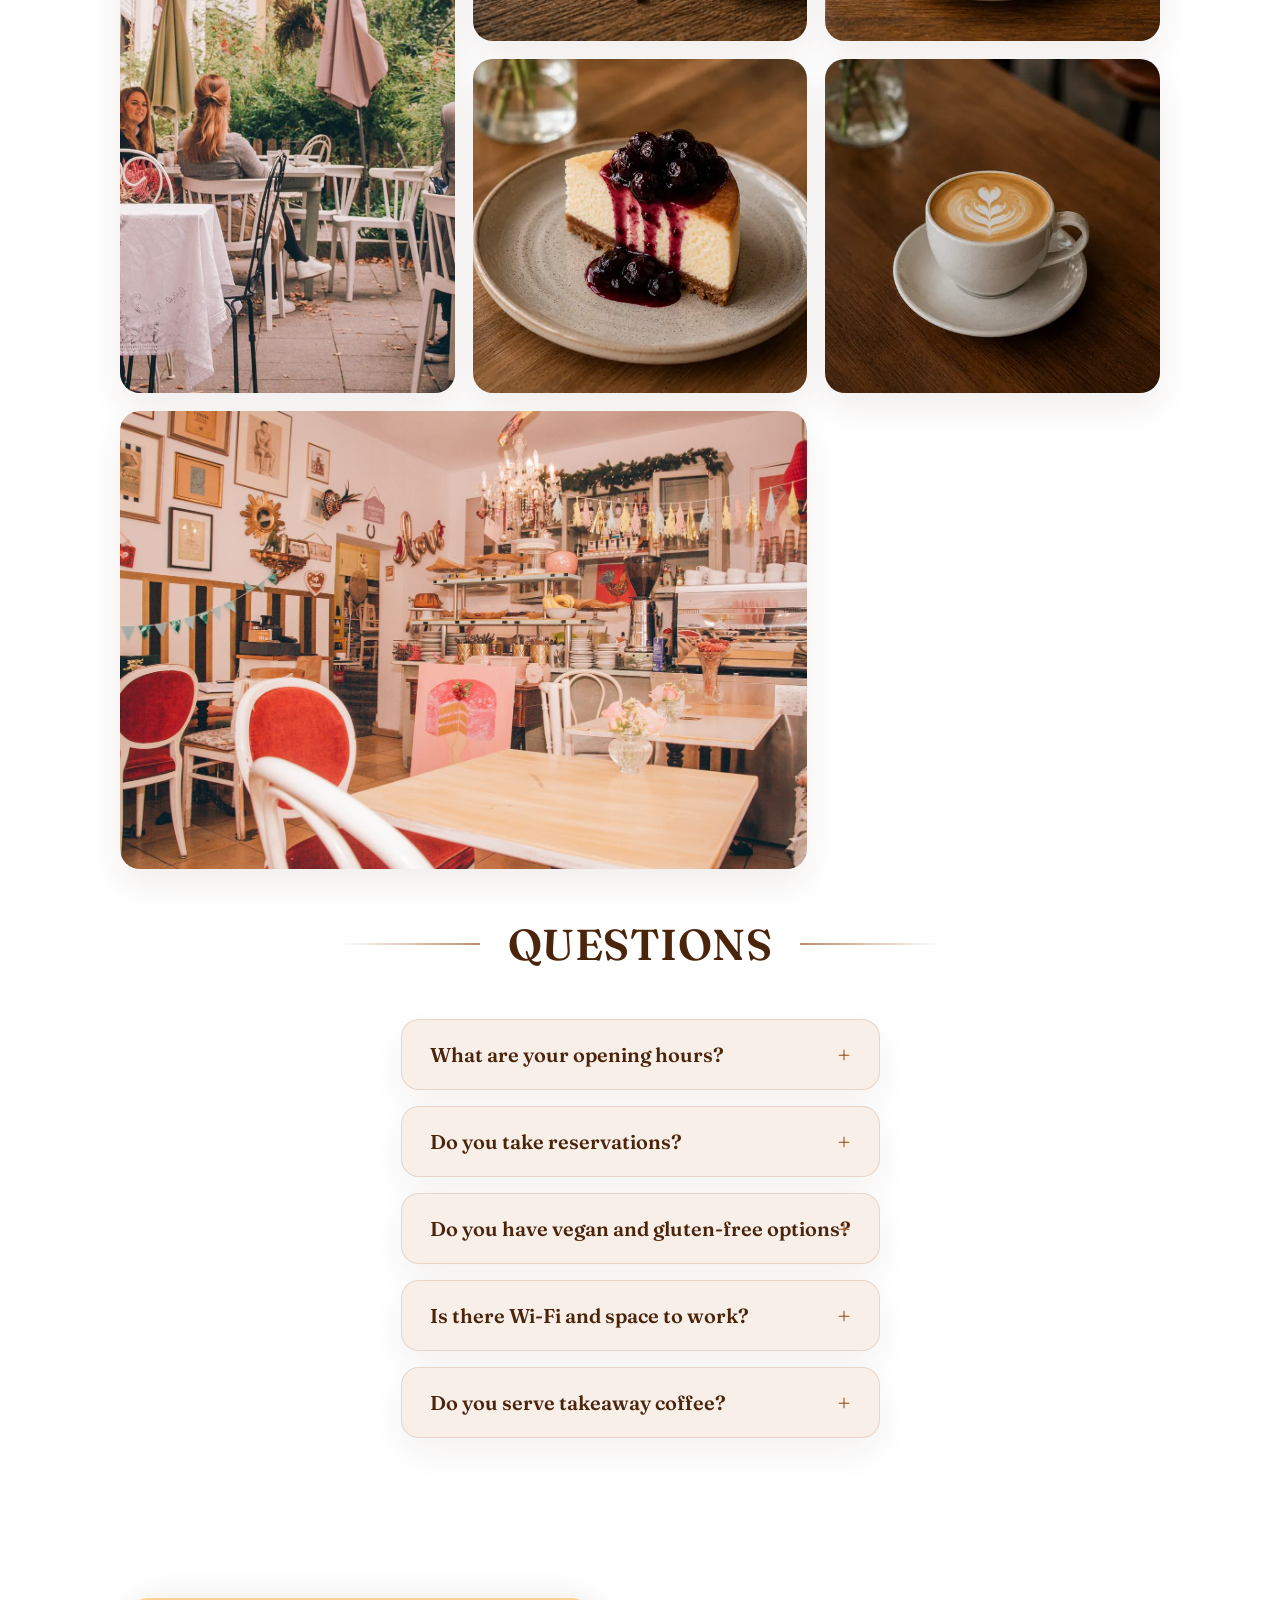
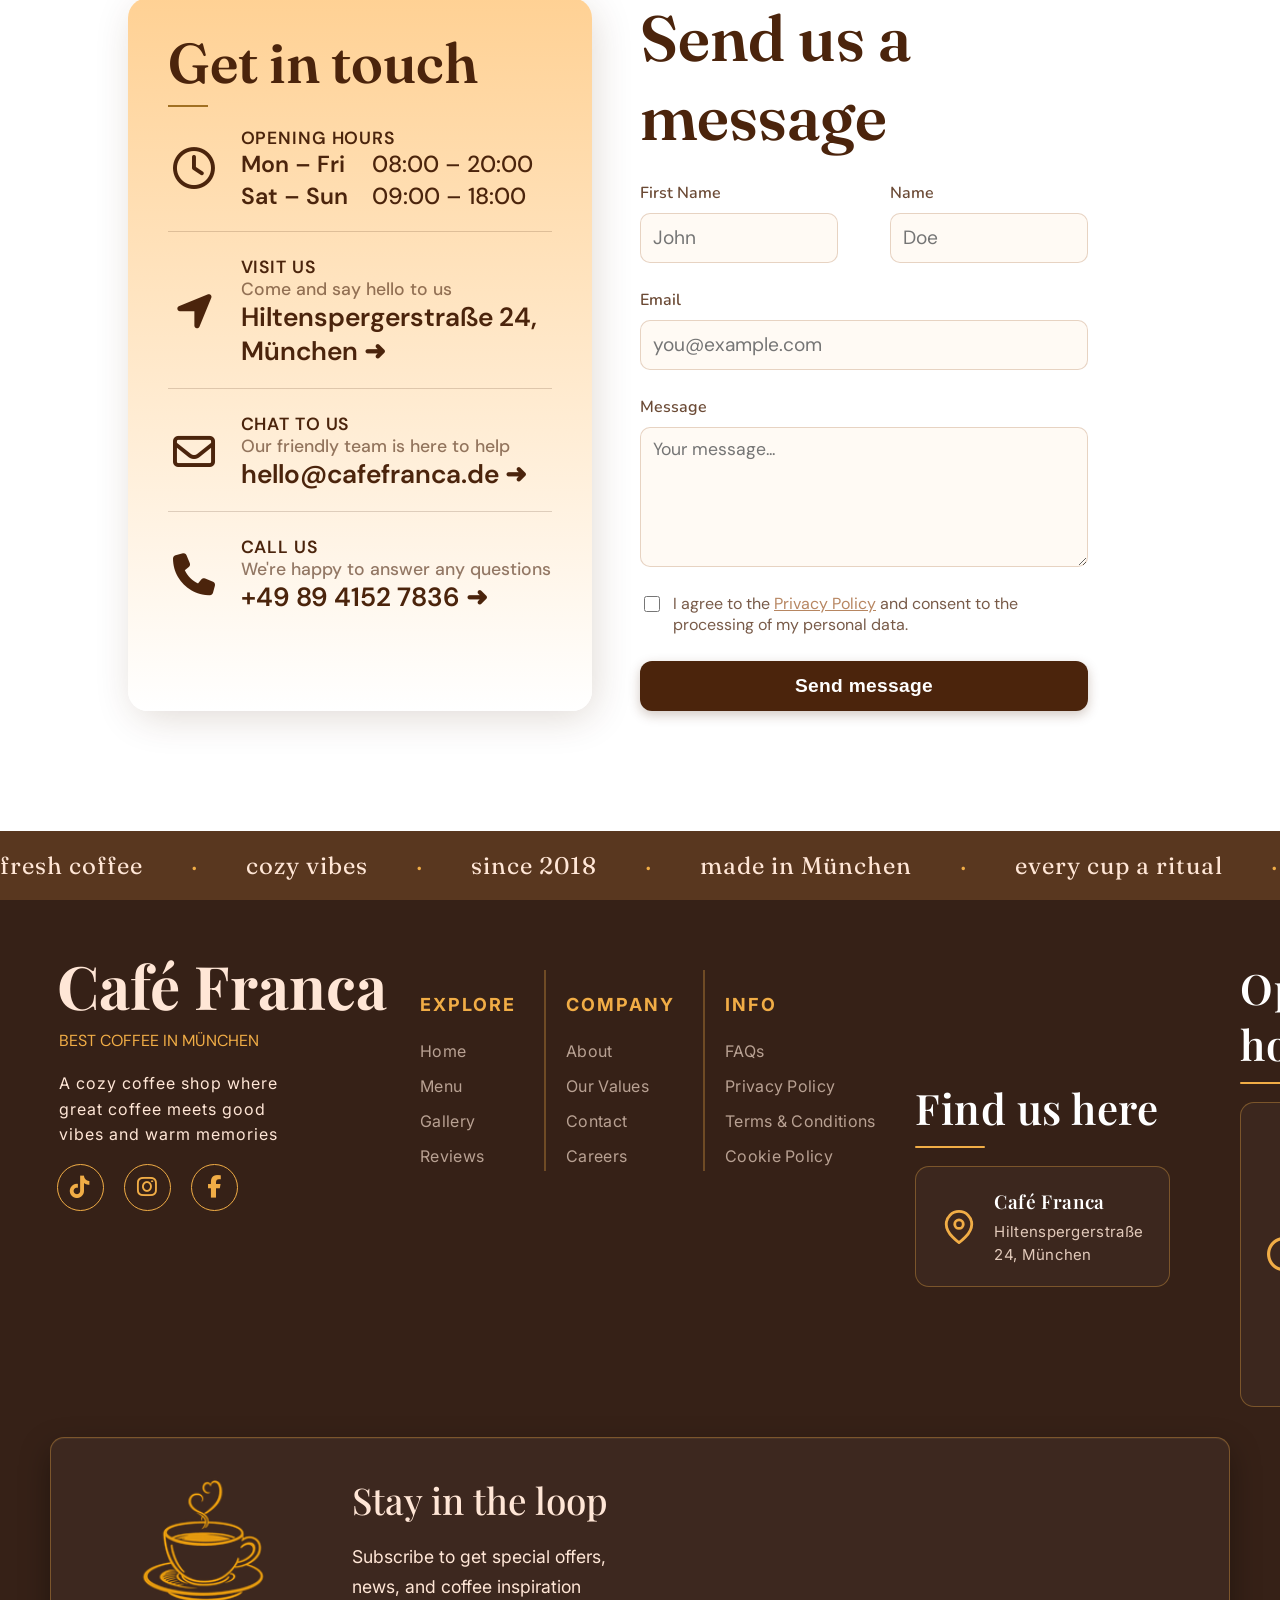
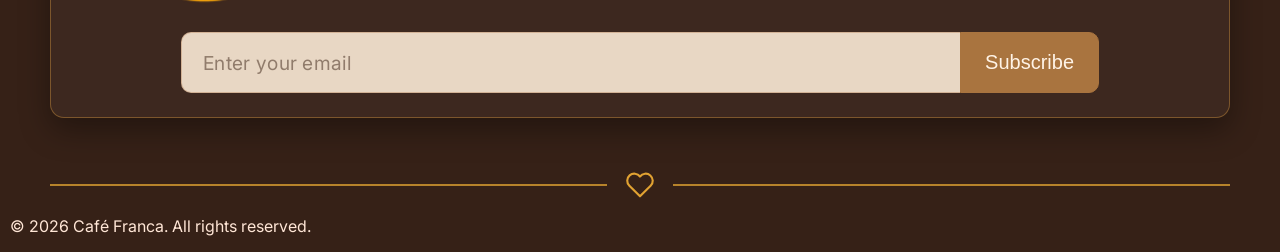
==== commit 9c0ee562: "Make footer links functional: add gallery, FAQs, terms and cookie policy" ====
--- a/index.html
+++ b/index.html
@@ -129,7 +129,7 @@
                 </div>
             </div>
         </div>
-        <div class="theme-text reveal">what people say</div>
+        <div id="reviews" class="theme-text reveal">what people say</div>
         <div class="review-container reveal">
             <div class="review-buttons">
                 <button class="btns-rev" id="btn-up">
@@ -312,6 +312,38 @@
                 <p class="value-desc">This is a place where people come back. Not just for the coffee, but for the feeling of being here.</p>
             </div>
         </div>
+        <div id="gallery" class="theme-text reveal">gallery</div>
+        <div class="gallery-grid reveal">
+            <figure class="gallery-item gallery-tall"><img src="images/cafe-terrace.jpg" alt="Café Franca terrace" loading="lazy" decoding="async"></figure>
+            <figure class="gallery-item"><img src="images/coffee-with-food.webp" alt="Coffee served with food" loading="lazy" decoding="async"></figure>
+            <figure class="gallery-item"><img src="images/cinnamon-roll.webp" alt="Fresh cinnamon roll" loading="lazy" decoding="async"></figure>
+            <figure class="gallery-item"><img src="images/cheesecake.webp" alt="Slice of cheesecake" loading="lazy" decoding="async"></figure>
+            <figure class="gallery-item gallery-wide"><img src="images/cafe-who-are-we.jpg" alt="Inside Café Franca" loading="lazy" decoding="async"></figure>
+            <figure class="gallery-item"><img src="images/cup-of-coffee.webp" alt="Cup of coffee" loading="lazy" decoding="async"></figure>
+        </div>
+        <div id="faqs" class="theme-text reveal">questions</div>
+        <div class="faq-wrapper reveal">
+            <details class="faq-item">
+                <summary>What are your opening hours?</summary>
+                <p>We're open Monday to Friday from 08:00 to 20:00, and on weekends from 09:00 to 18:00.</p>
+            </details>
+            <details class="faq-item">
+                <summary>Do you take reservations?</summary>
+                <p>Walk-ins are always welcome. For larger groups just drop us a message via the contact form and we'll set a table aside for you.</p>
+            </details>
+            <details class="faq-item">
+                <summary>Do you have vegan and gluten-free options?</summary>
+                <p>Yes — we always have plant-based milks and a rotating selection of vegan and gluten-free treats. Ask our team about today's picks.</p>
+            </details>
+            <details class="faq-item">
+                <summary>Is there Wi-Fi and space to work?</summary>
+                <p>Free Wi-Fi, plenty of power sockets and cozy corners make Café Franca a great spot to work or study.</p>
+            </details>
+            <details class="faq-item">
+                <summary>Do you serve takeaway coffee?</summary>
+                <p>Absolutely. Grab your favourite drink to go — and bring your own cup for a small discount.</p>
+            </details>
+        </div>
         <div id="contact" class="contact-wrapper">
             <div class="contact-info reveal reveal-left">
                 <h2 class="contact-text contact-title">Get in touch</h2>
@@ -423,22 +455,22 @@
                             <h4>Explore</h4>
                             <a href="#home">Home</a>
                             <a href="#menu">Menu</a>
-                            <a href="#contact">Gallery</a>
-                            <a href="#contact">Special</a>
+                            <a href="#gallery">Gallery</a>
+                            <a href="#reviews">Reviews</a>
                         </div>
                         <div class="foot-nav">
                             <h4>Company</h4>
                             <a href="#about">About</a>
+                            <a href="#values">Our Values</a>
                             <a href="#contact">Contact</a>
                             <a href="#contact">Careers</a>
-                            <a href="privacy.html">Privacy Policy</a>
                         </div>
                         <div class="foot-nav">
                             <h4>Info</h4>
                             <a href="#faqs">FAQs</a>
-                            <a href="#returns">Shipping and returns</a>
-                            <a href="#contact">Terms & Conditions</a>
-                            <a href="#contact">Cookie Policy</a>
+                            <a href="privacy.html">Privacy Policy</a>
+                            <a href="terms.html">Terms & Conditions</a>
+                            <a href="cookies.html">Cookie Policy</a>
                         </div>
 
                 </div>
--- a/css/style.css
+++ b/css/style.css
@@ -702,6 +702,116 @@
     transform: scale(1.08);
 }
 
+.gallery-grid {
+    box-sizing: border-box;
+    display: grid;
+    gap: 18px;
+    grid-auto-flow: dense;
+    grid-template-columns: repeat(3, 1fr);
+    margin: 0 auto;
+    max-width: 1160px;
+    padding: 0 60px;
+}
+
+.gallery-item {
+    border-radius: 20px;
+    box-shadow: 0 15px 35px rgba(75, 36, 12, 0.08);
+    margin: 0;
+    overflow: hidden;
+    position: relative;
+}
+
+.gallery-item img {
+    display: block;
+    height: 100%;
+    object-fit: cover;
+    transition: transform 0.5s ease;
+    width: 100%;
+}
+
+.gallery-item:hover img {
+    transform: scale(1.06);
+}
+
+.gallery-tall { grid-row: span 2; }
+.gallery-wide { grid-column: span 2; }
+
+.faq-wrapper {
+    box-sizing: border-box;
+    display: flex;
+    flex-direction: column;
+    gap: 16px;
+    margin: 0 auto;
+    max-width: 820px;
+    padding: 0 60px 40px;
+}
+
+.faq-item {
+    background: rgb(248 239 233);
+    border: 1.5px solid rgba(159, 94, 45, 0.18);
+    border-radius: 18px;
+    box-shadow: 0 15px 35px rgba(75, 36, 12, 0.06);
+    overflow: hidden;
+    transition: box-shadow 0.3s ease;
+}
+
+.faq-item[open] {
+    box-shadow: 0 20px 45px rgba(75, 36, 12, 0.12);
+}
+
+.faq-item summary {
+    color: #4b240c;
+    cursor: pointer;
+    font-family: "Fraunces", serif;
+    font-size: 1.25rem;
+    font-weight: 600;
+    list-style: none;
+    padding: 22px 28px;
+    position: relative;
+    user-select: none;
+}
+
+.faq-item summary::-webkit-details-marker { display: none; }
+
+.faq-item summary::after {
+    color: #9f5e2d;
+    content: "+";
+    font-size: 1.6rem;
+    font-weight: 400;
+    position: absolute;
+    right: 28px;
+    top: 50%;
+    transform: translateY(-50%);
+    transition: transform 0.3s ease;
+}
+
+.faq-item[open] summary::after {
+    transform: translateY(-50%) rotate(45deg);
+}
+
+.faq-item p {
+    color: #6b4a34;
+    font-family: "Inter", sans-serif;
+    font-size: 1rem;
+    line-height: 1.7;
+    padding: 0 28px 24px;
+}
+
+@media (max-width: 900px) {
+    .gallery-grid { grid-template-columns: repeat(2, 1fr); }
+    .gallery-wide { grid-column: span 2; }
+    .gallery-tall { grid-row: span 1; }
+}
+
+@media (max-width: 560px) {
+    .gallery-grid { grid-template-columns: 1fr; padding: 0 24px; }
+    .gallery-wide, .gallery-tall { grid-column: span 1; grid-row: span 1; }
+    .faq-wrapper { padding: 0 24px 40px; }
+    .faq-item summary { font-size: 1.1rem; padding: 18px 22px; }
+    .faq-item summary::after { right: 22px; }
+    .faq-item p { padding: 0 22px 20px; }
+}
+
 .value-icon svg {
     height: 70px;
     width: 70px;
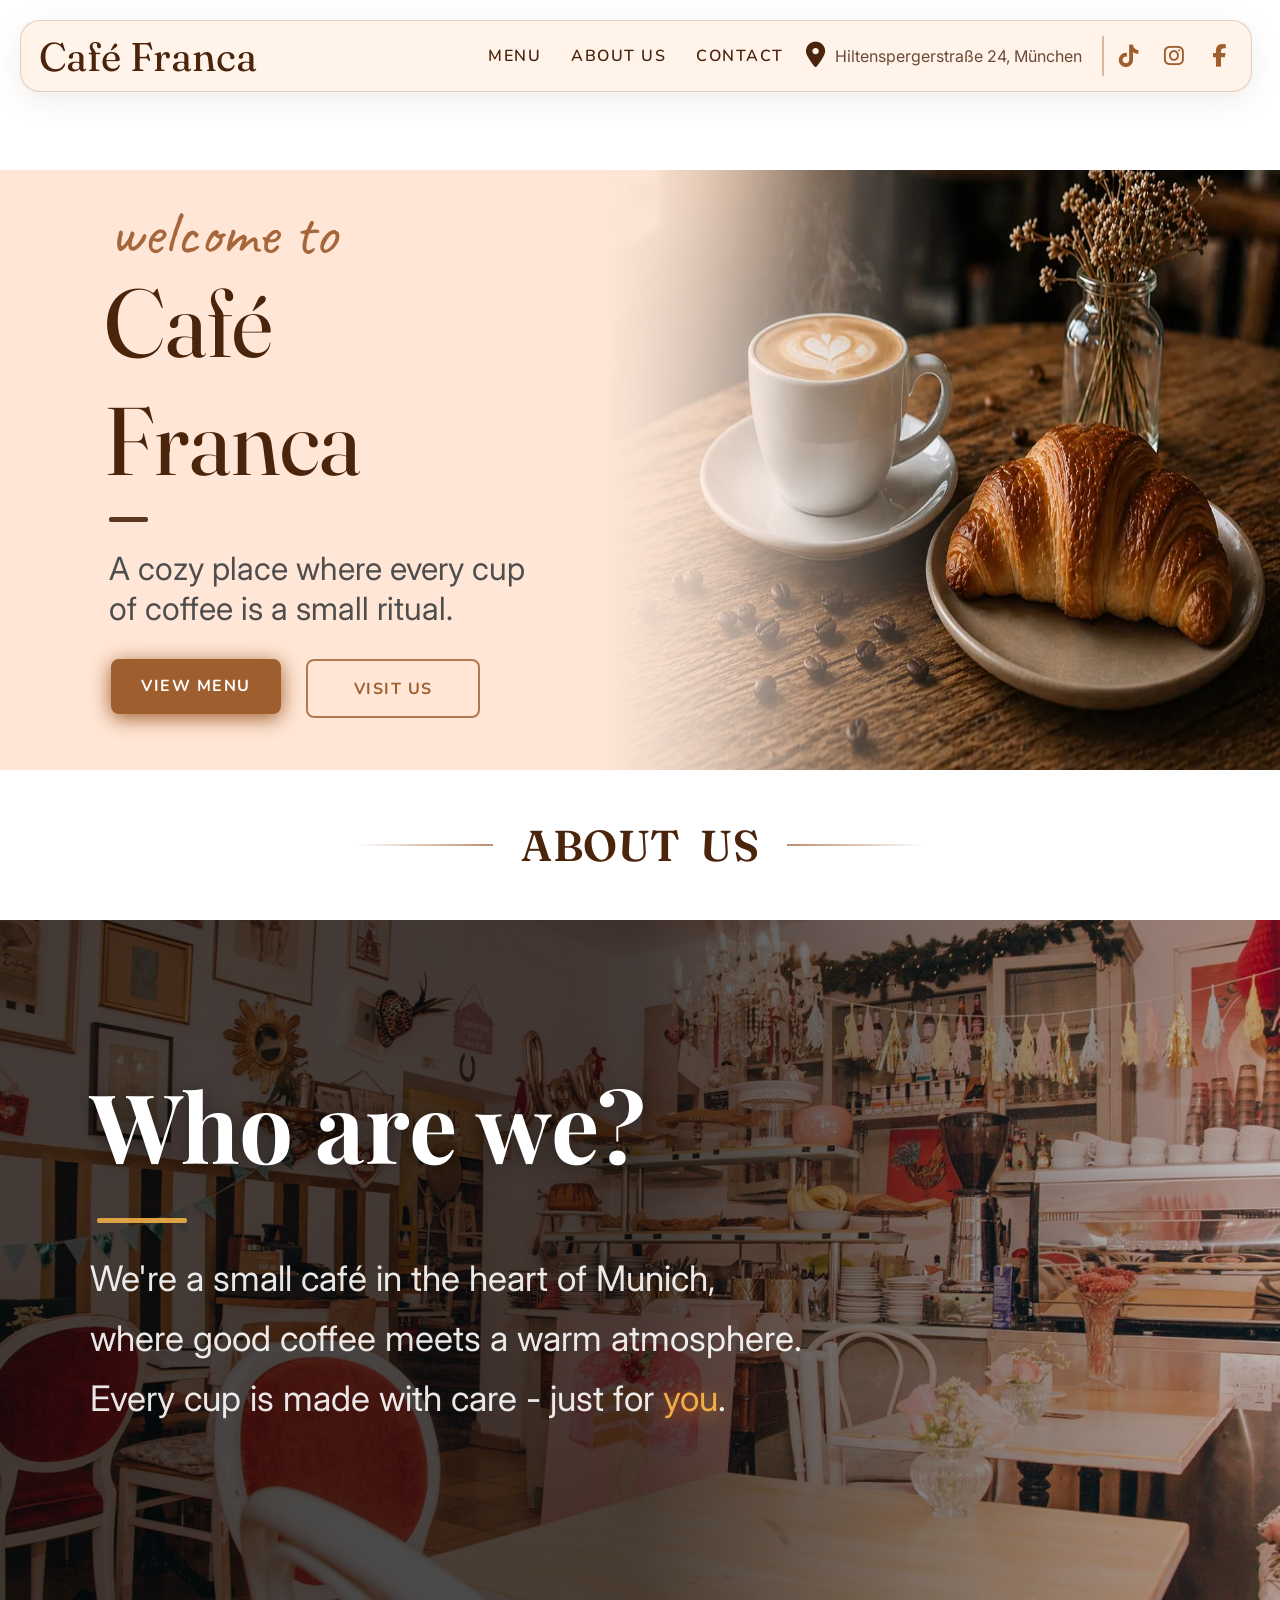
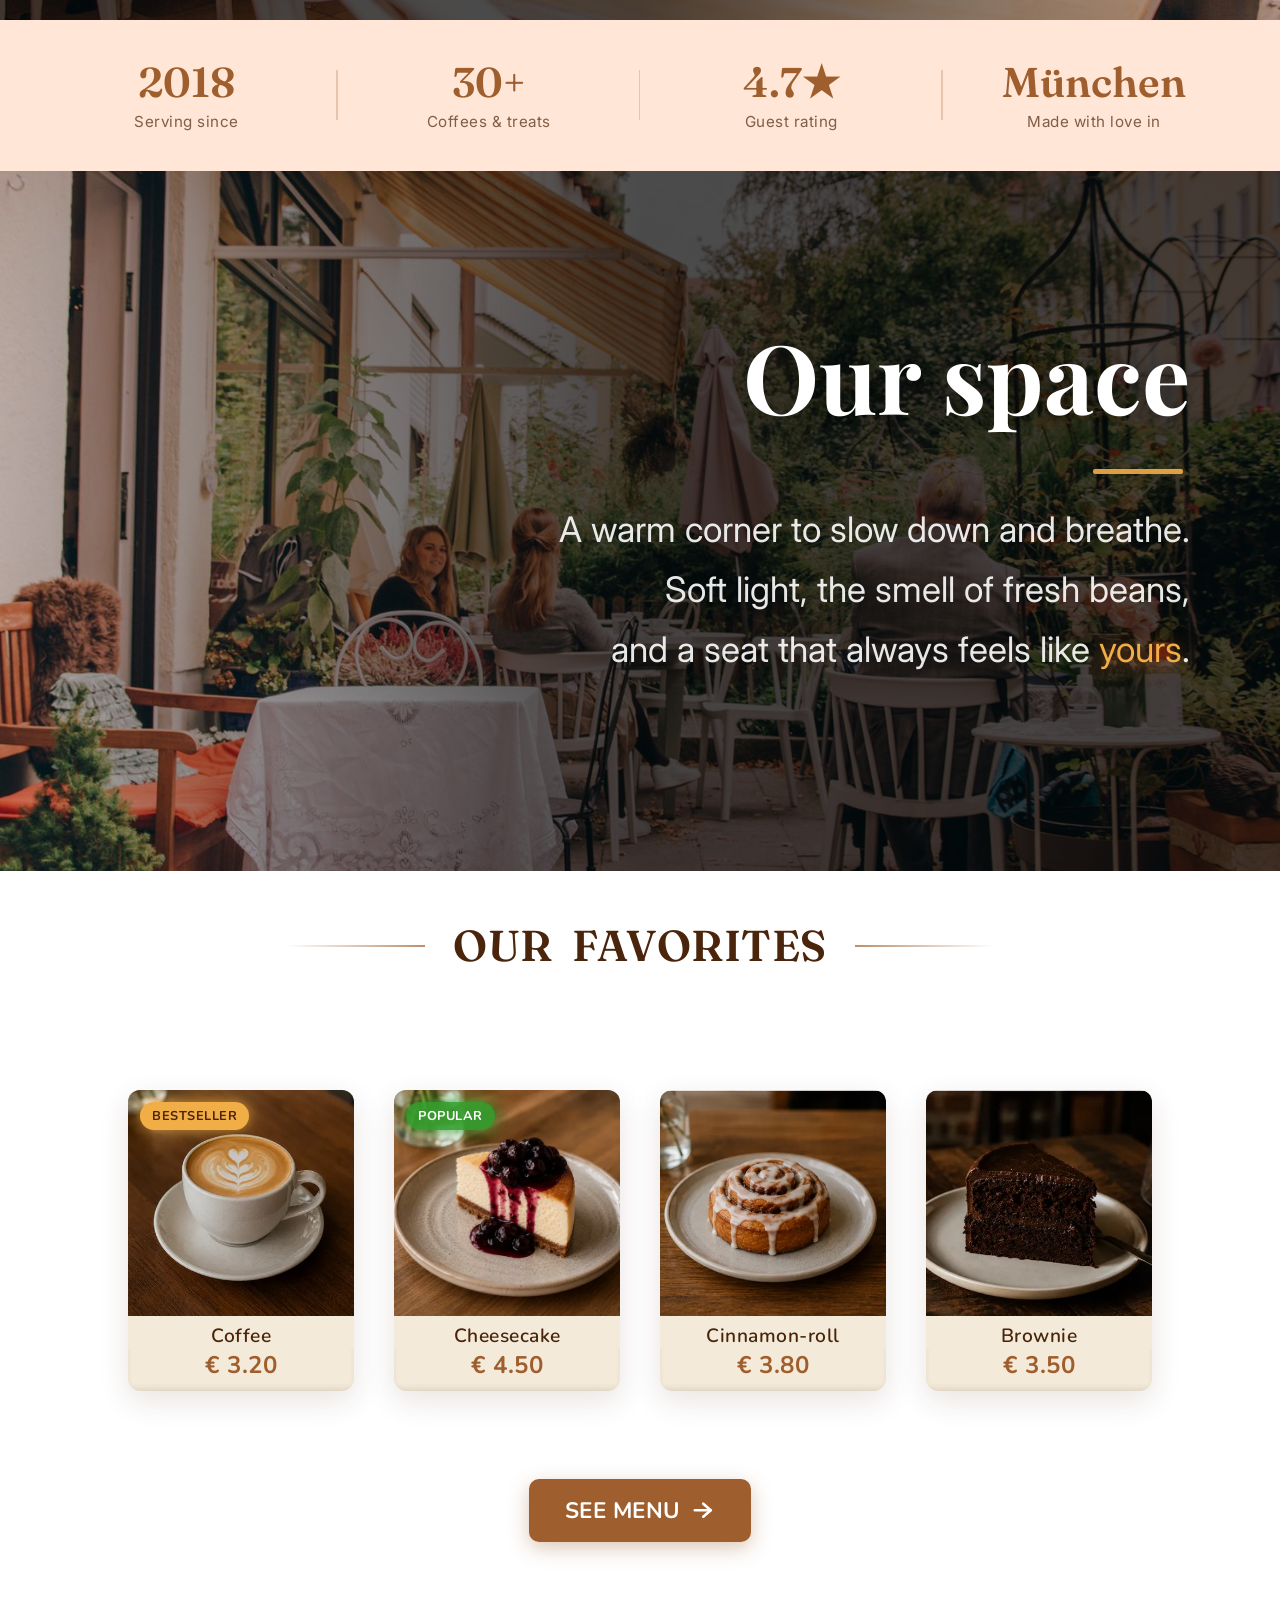
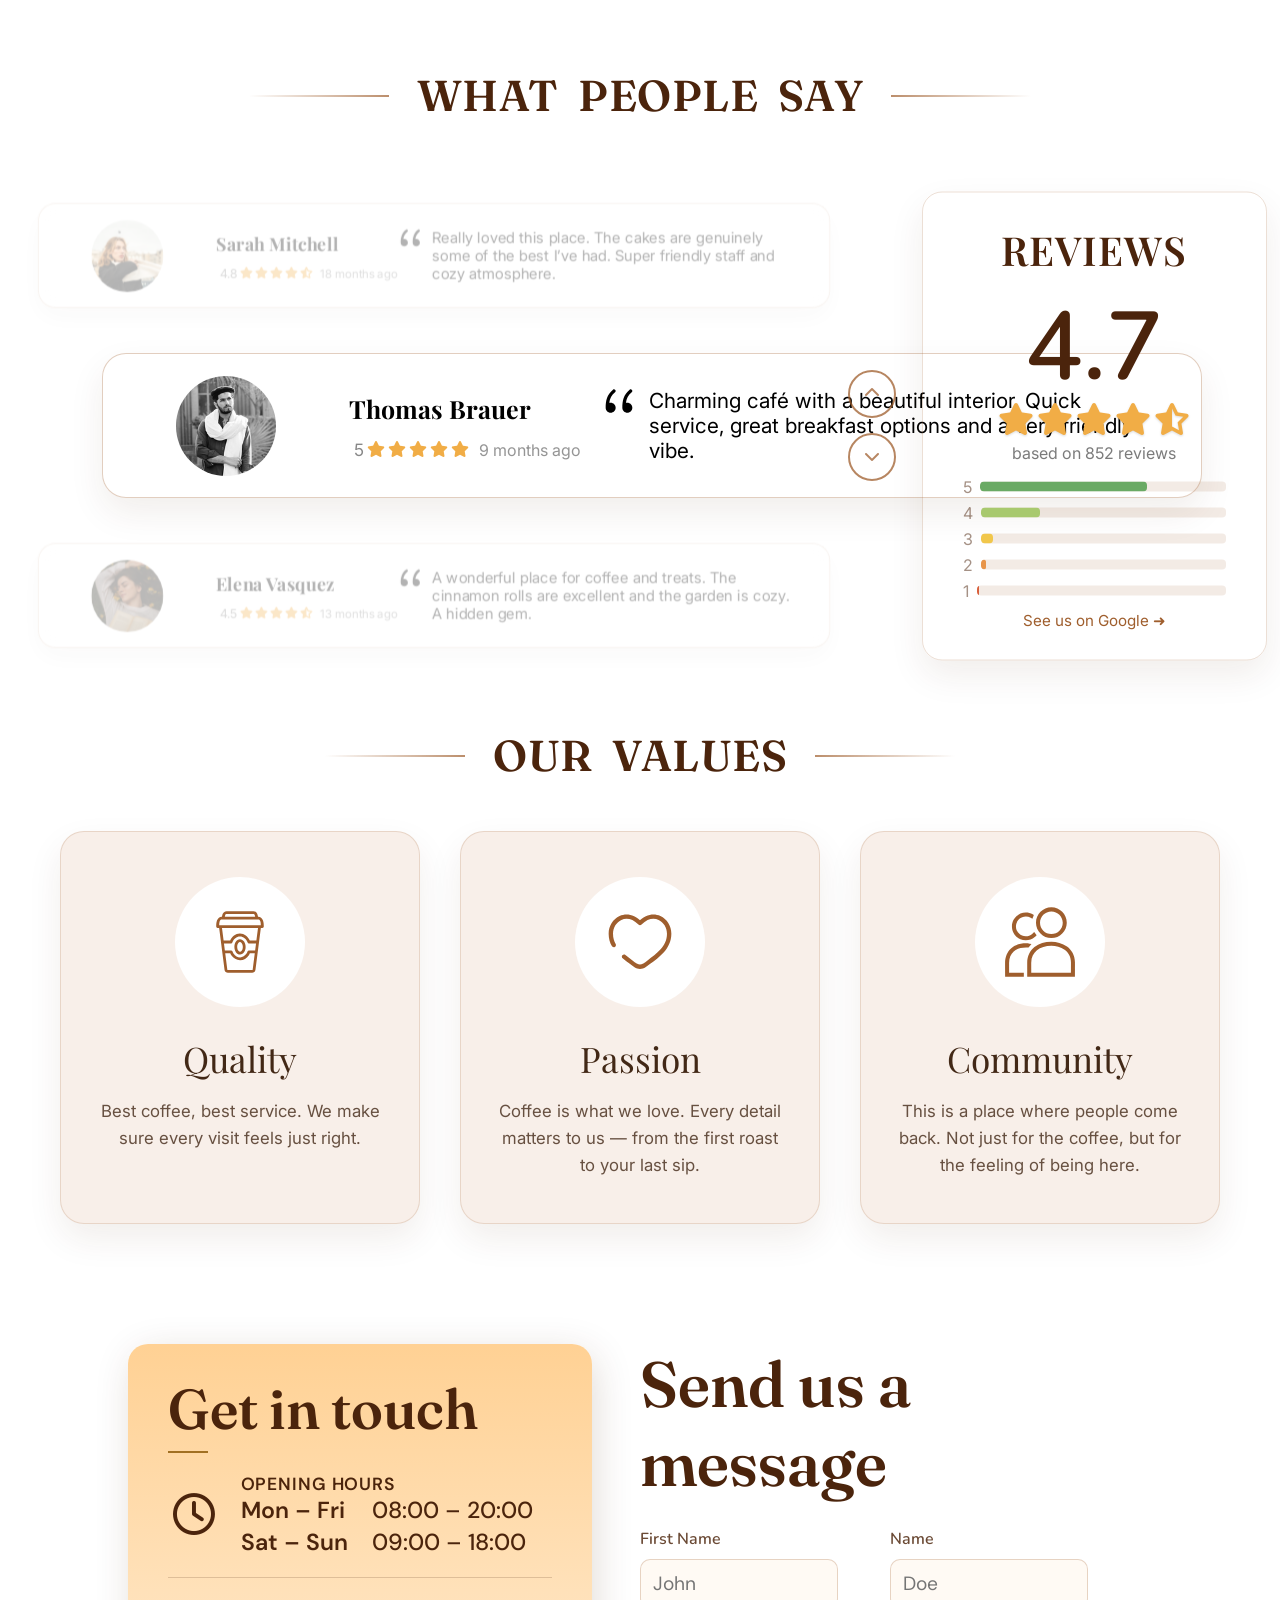
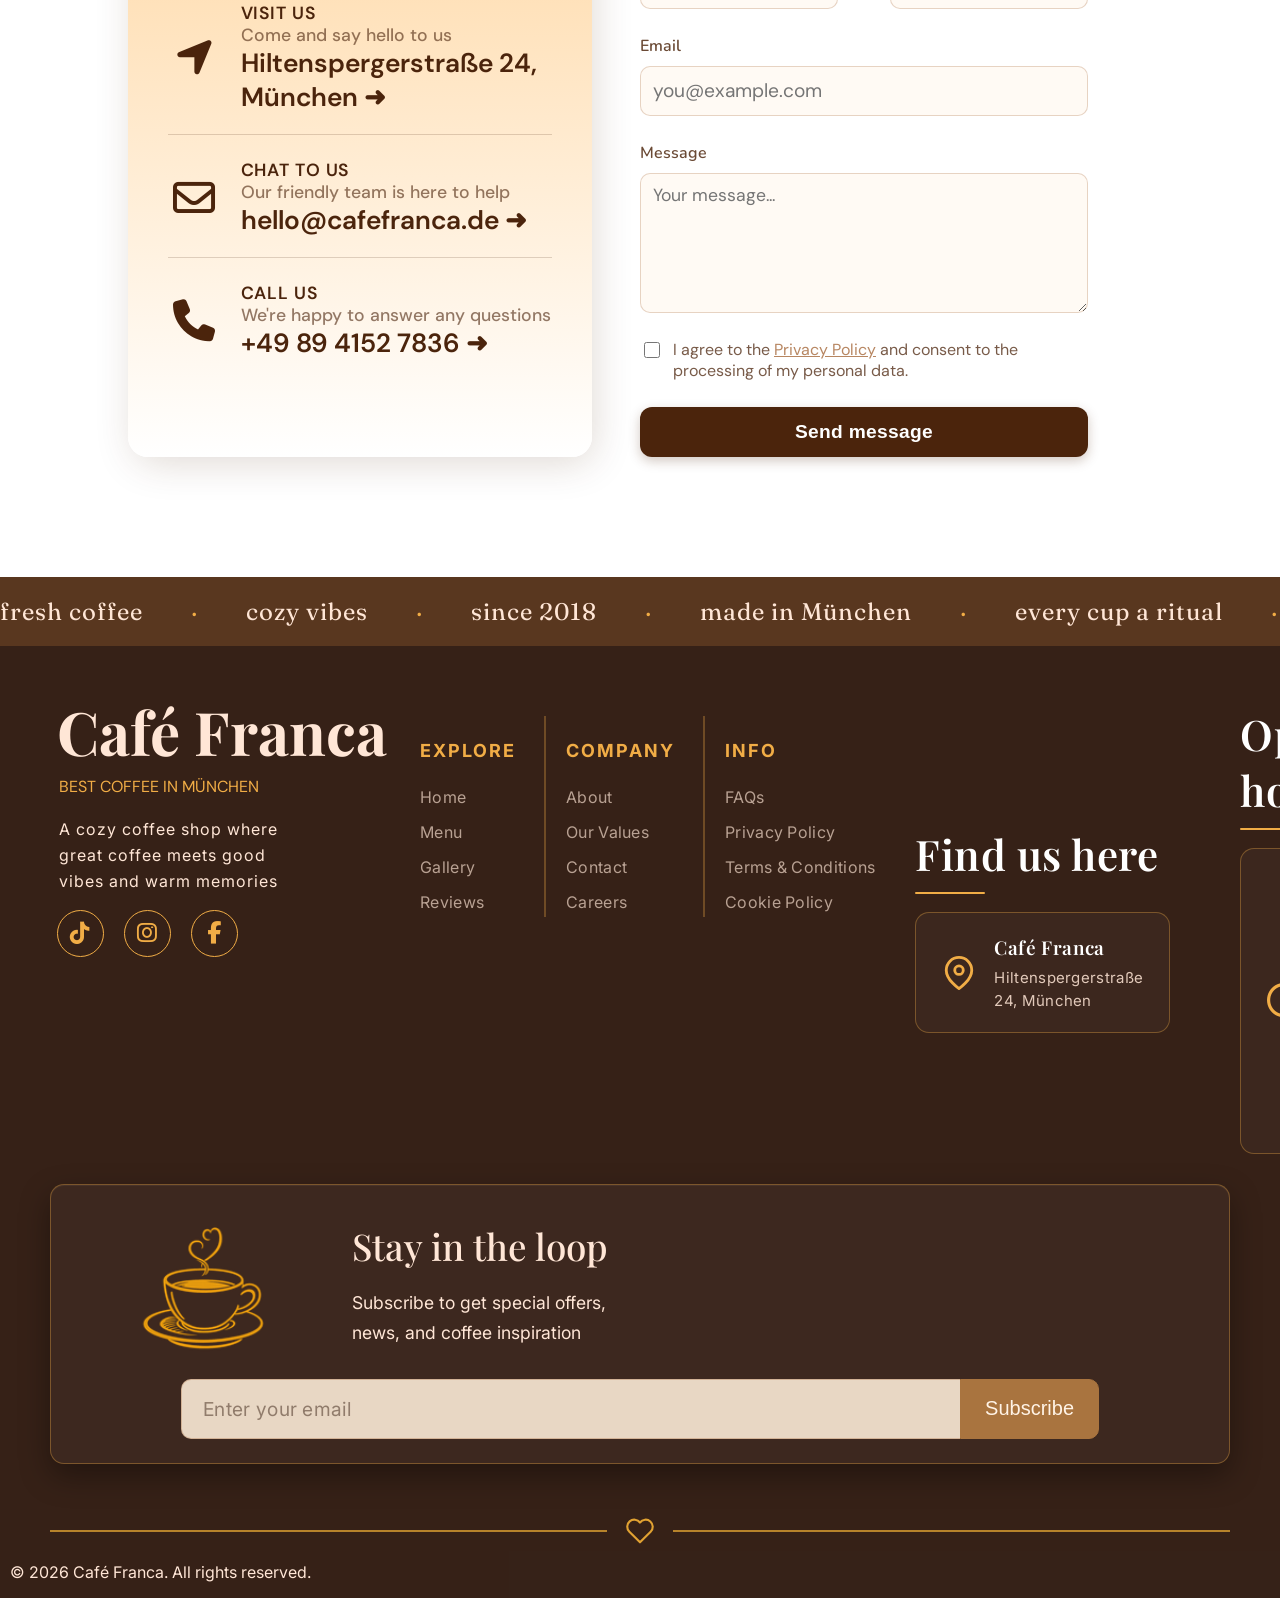
==== commit 1b68db40: "Remove gallery and FAQ sections" ====
--- a/index.html
+++ b/index.html
@@ -312,38 +312,6 @@
                 <p class="value-desc">This is a place where people come back. Not just for the coffee, but for the feeling of being here.</p>
             </div>
         </div>
-        <div id="gallery" class="theme-text reveal">gallery</div>
-        <div class="gallery-grid reveal">
-            <figure class="gallery-item gallery-tall"><img src="images/cafe-terrace.jpg" alt="Café Franca terrace" loading="lazy" decoding="async"></figure>
-            <figure class="gallery-item"><img src="images/coffee-with-food.webp" alt="Coffee served with food" loading="lazy" decoding="async"></figure>
-            <figure class="gallery-item"><img src="images/cinnamon-roll.webp" alt="Fresh cinnamon roll" loading="lazy" decoding="async"></figure>
-            <figure class="gallery-item"><img src="images/cheesecake.webp" alt="Slice of cheesecake" loading="lazy" decoding="async"></figure>
-            <figure class="gallery-item gallery-wide"><img src="images/cafe-who-are-we.jpg" alt="Inside Café Franca" loading="lazy" decoding="async"></figure>
-            <figure class="gallery-item"><img src="images/cup-of-coffee.webp" alt="Cup of coffee" loading="lazy" decoding="async"></figure>
-        </div>
-        <div id="faqs" class="theme-text reveal">questions</div>
-        <div class="faq-wrapper reveal">
-            <details class="faq-item">
-                <summary>What are your opening hours?</summary>
-                <p>We're open Monday to Friday from 08:00 to 20:00, and on weekends from 09:00 to 18:00.</p>
-            </details>
-            <details class="faq-item">
-                <summary>Do you take reservations?</summary>
-                <p>Walk-ins are always welcome. For larger groups just drop us a message via the contact form and we'll set a table aside for you.</p>
-            </details>
-            <details class="faq-item">
-                <summary>Do you have vegan and gluten-free options?</summary>
-                <p>Yes — we always have plant-based milks and a rotating selection of vegan and gluten-free treats. Ask our team about today's picks.</p>
-            </details>
-            <details class="faq-item">
-                <summary>Is there Wi-Fi and space to work?</summary>
-                <p>Free Wi-Fi, plenty of power sockets and cozy corners make Café Franca a great spot to work or study.</p>
-            </details>
-            <details class="faq-item">
-                <summary>Do you serve takeaway coffee?</summary>
-                <p>Absolutely. Grab your favourite drink to go — and bring your own cup for a small discount.</p>
-            </details>
-        </div>
         <div id="contact" class="contact-wrapper">
             <div class="contact-info reveal reveal-left">
                 <h2 class="contact-text contact-title">Get in touch</h2>
--- a/css/style.css
+++ b/css/style.css
@@ -702,116 +702,6 @@
     transform: scale(1.08);
 }
 
-.gallery-grid {
-    box-sizing: border-box;
-    display: grid;
-    gap: 18px;
-    grid-auto-flow: dense;
-    grid-template-columns: repeat(3, 1fr);
-    margin: 0 auto;
-    max-width: 1160px;
-    padding: 0 60px;
-}
-
-.gallery-item {
-    border-radius: 20px;
-    box-shadow: 0 15px 35px rgba(75, 36, 12, 0.08);
-    margin: 0;
-    overflow: hidden;
-    position: relative;
-}
-
-.gallery-item img {
-    display: block;
-    height: 100%;
-    object-fit: cover;
-    transition: transform 0.5s ease;
-    width: 100%;
-}
-
-.gallery-item:hover img {
-    transform: scale(1.06);
-}
-
-.gallery-tall { grid-row: span 2; }
-.gallery-wide { grid-column: span 2; }
-
-.faq-wrapper {
-    box-sizing: border-box;
-    display: flex;
-    flex-direction: column;
-    gap: 16px;
-    margin: 0 auto;
-    max-width: 820px;
-    padding: 0 60px 40px;
-}
-
-.faq-item {
-    background: rgb(248 239 233);
-    border: 1.5px solid rgba(159, 94, 45, 0.18);
-    border-radius: 18px;
-    box-shadow: 0 15px 35px rgba(75, 36, 12, 0.06);
-    overflow: hidden;
-    transition: box-shadow 0.3s ease;
-}
-
-.faq-item[open] {
-    box-shadow: 0 20px 45px rgba(75, 36, 12, 0.12);
-}
-
-.faq-item summary {
-    color: #4b240c;
-    cursor: pointer;
-    font-family: "Fraunces", serif;
-    font-size: 1.25rem;
-    font-weight: 600;
-    list-style: none;
-    padding: 22px 28px;
-    position: relative;
-    user-select: none;
-}
-
-.faq-item summary::-webkit-details-marker { display: none; }
-
-.faq-item summary::after {
-    color: #9f5e2d;
-    content: "+";
-    font-size: 1.6rem;
-    font-weight: 400;
-    position: absolute;
-    right: 28px;
-    top: 50%;
-    transform: translateY(-50%);
-    transition: transform 0.3s ease;
-}
-
-.faq-item[open] summary::after {
-    transform: translateY(-50%) rotate(45deg);
-}
-
-.faq-item p {
-    color: #6b4a34;
-    font-family: "Inter", sans-serif;
-    font-size: 1rem;
-    line-height: 1.7;
-    padding: 0 28px 24px;
-}
-
-@media (max-width: 900px) {
-    .gallery-grid { grid-template-columns: repeat(2, 1fr); }
-    .gallery-wide { grid-column: span 2; }
-    .gallery-tall { grid-row: span 1; }
-}
-
-@media (max-width: 560px) {
-    .gallery-grid { grid-template-columns: 1fr; padding: 0 24px; }
-    .gallery-wide, .gallery-tall { grid-column: span 1; grid-row: span 1; }
-    .faq-wrapper { padding: 0 24px 40px; }
-    .faq-item summary { font-size: 1.1rem; padding: 18px 22px; }
-    .faq-item summary::after { right: 22px; }
-    .faq-item p { padding: 0 22px 20px; }
-}
-
 .value-icon svg {
     height: 70px;
     width: 70px;
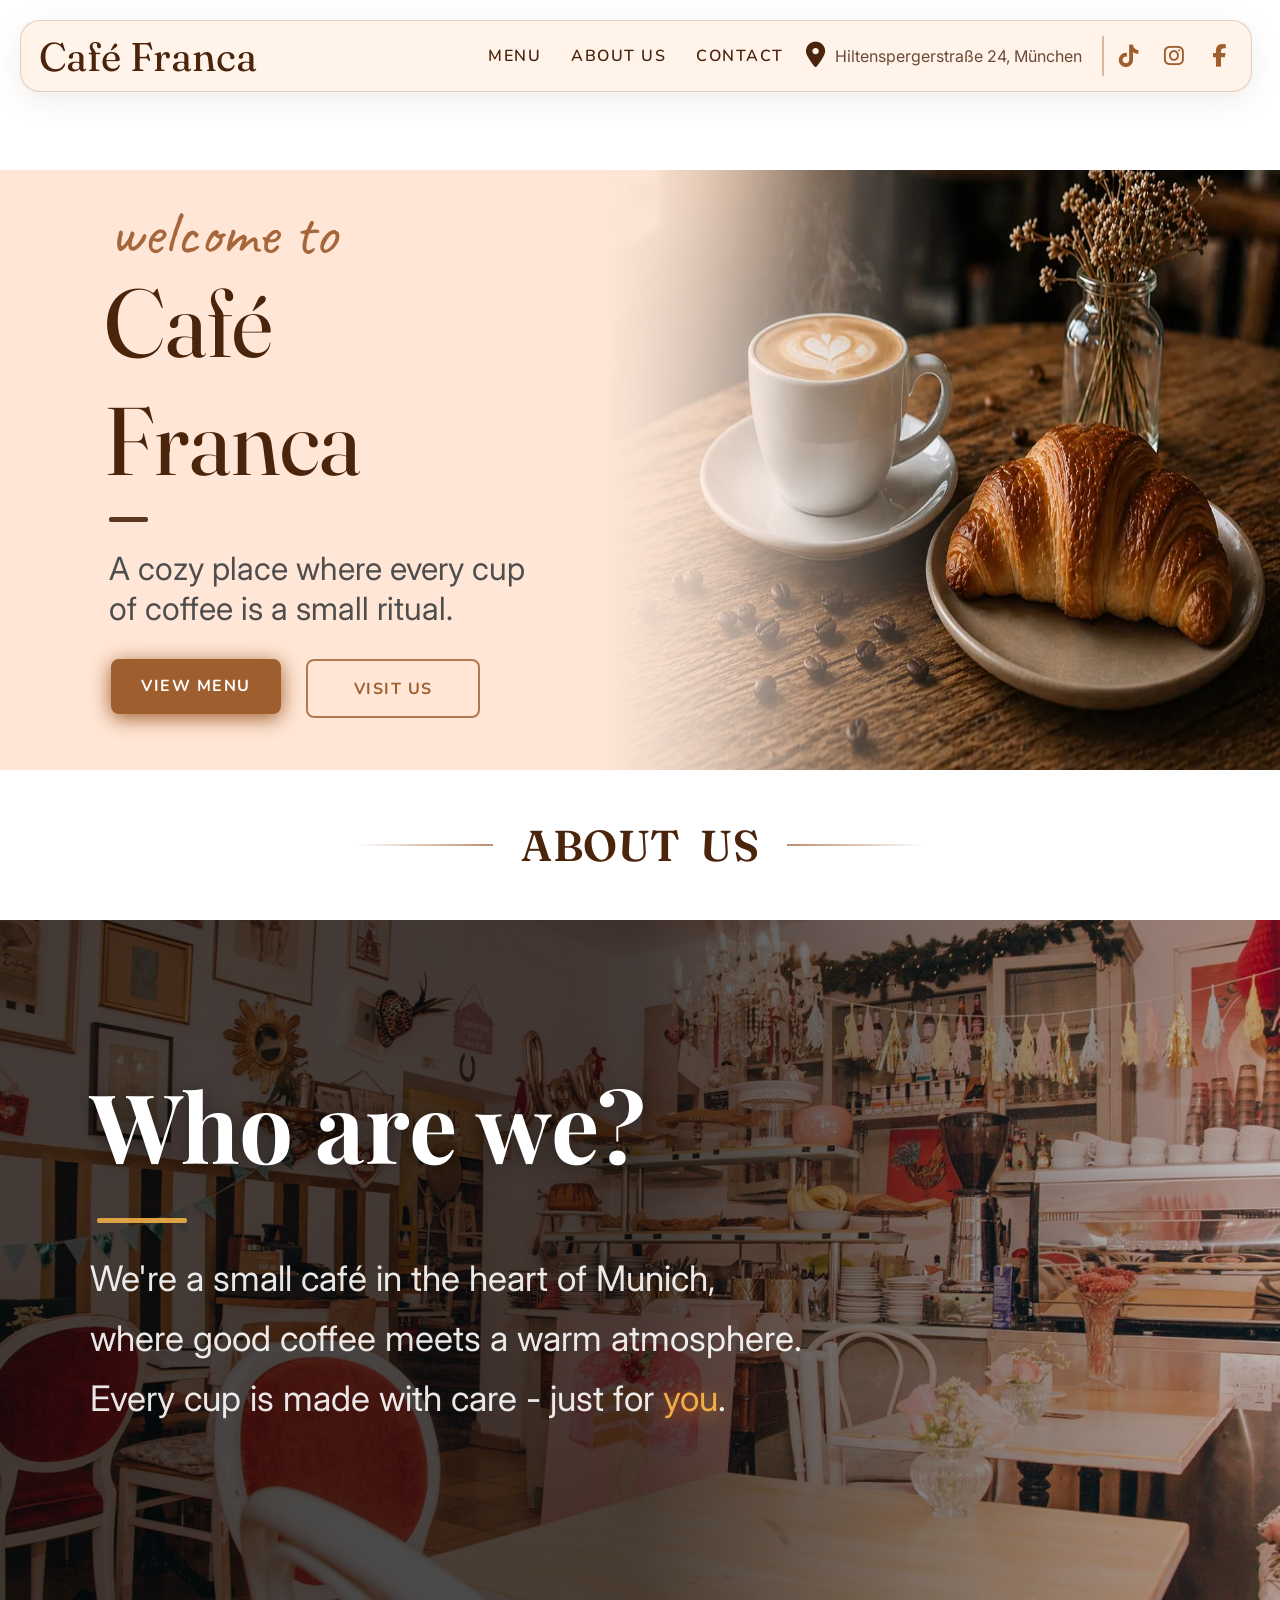
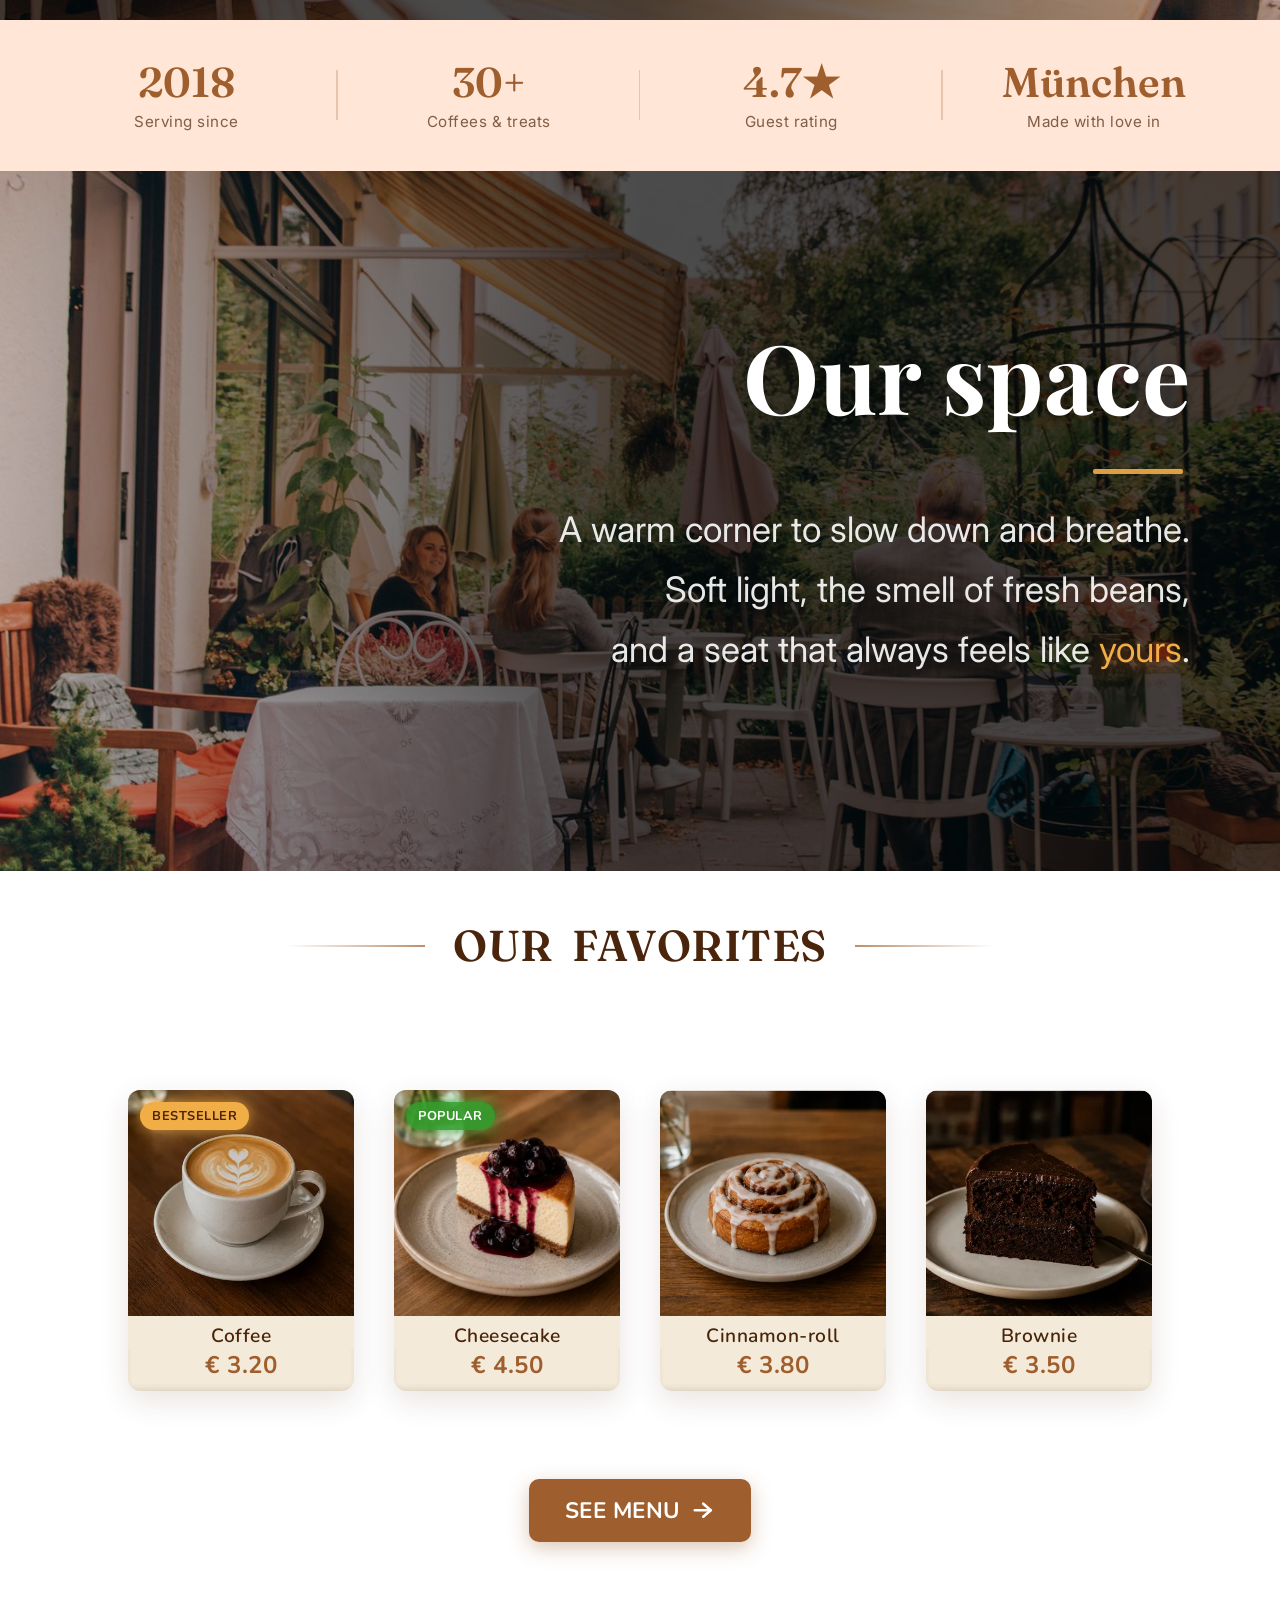
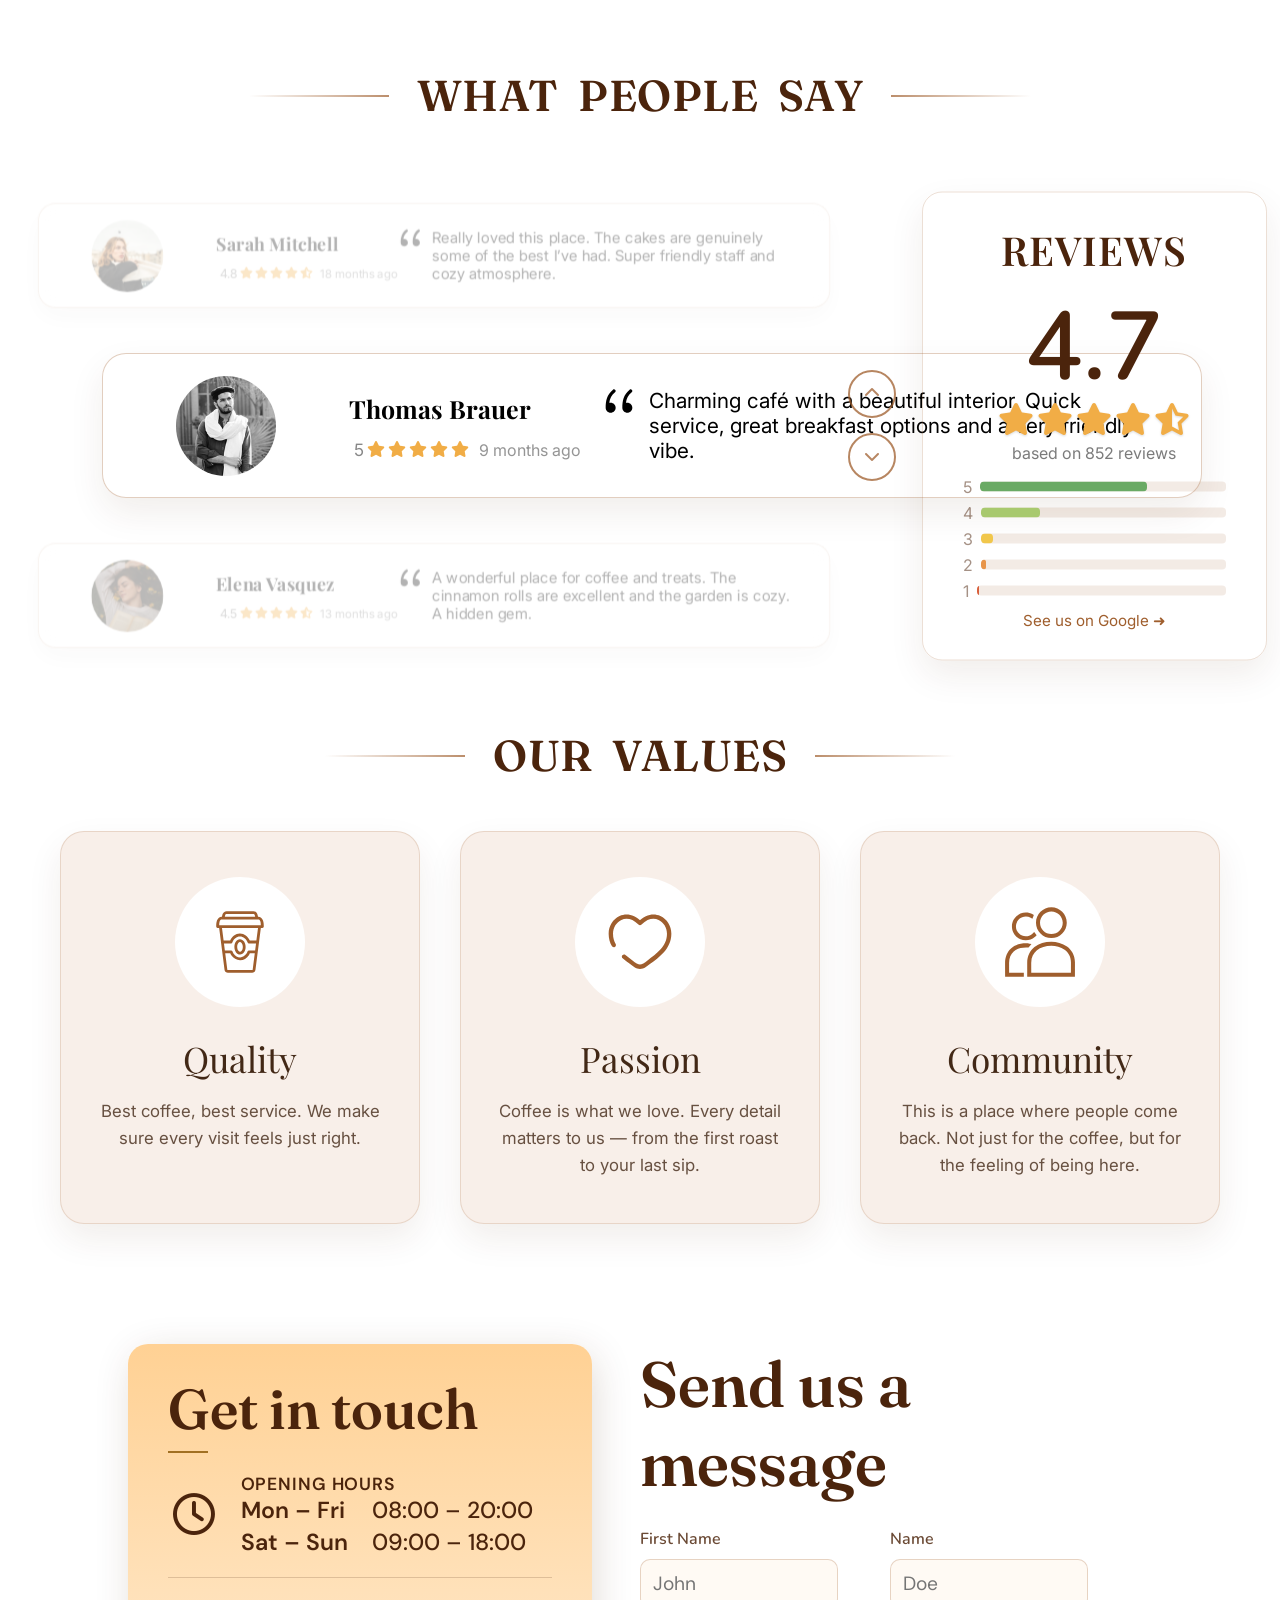
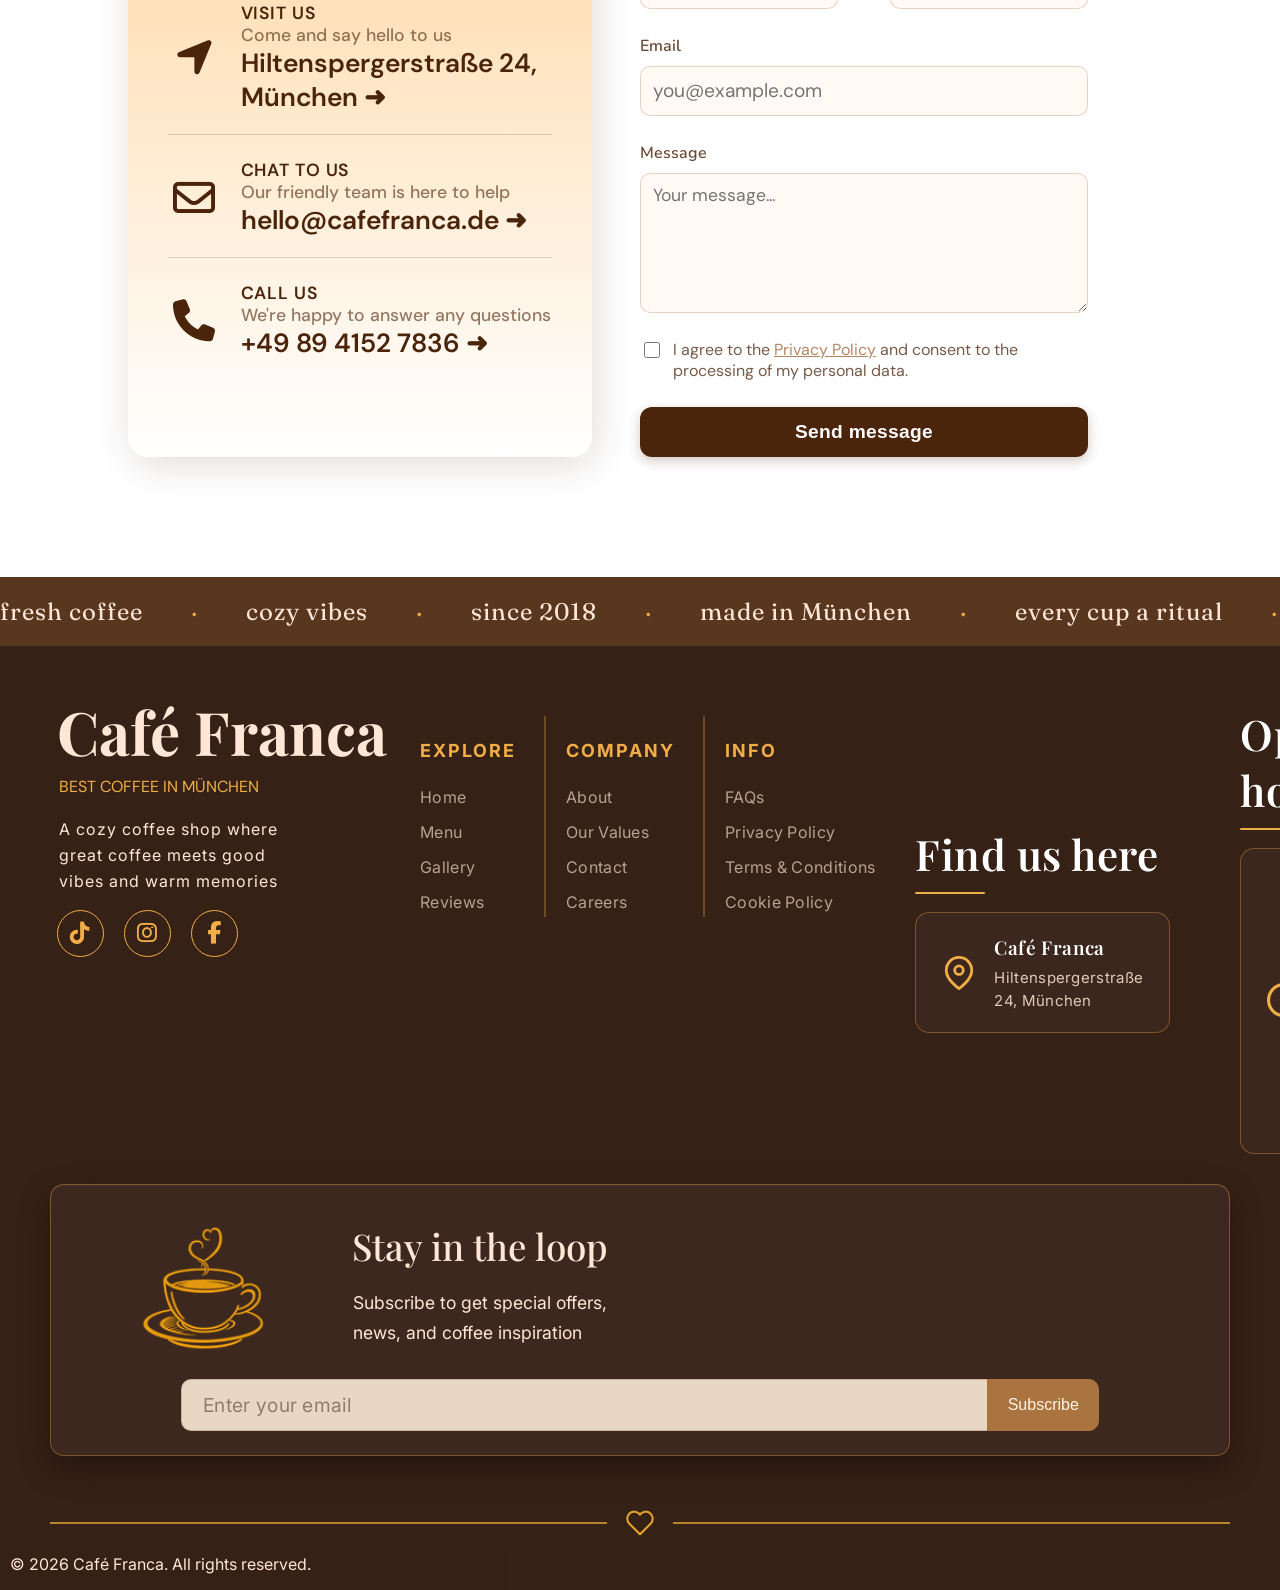
==== commit 8686e13a: "Add rel=noopener to external links, remove unused contact-preview.html" ====
--- a/index.html
+++ b/index.html
@@ -11,13 +11,17 @@
 <body>
     <header>
         <a class="cafe-logo" href="#">Café Franca</a>
+            <input type="checkbox" id="nav-toggle" class="nav-toggle" aria-hidden="true">
+            <label for="nav-toggle" class="burger" aria-label="Open menu">
+                <span></span><span></span><span></span>
+            </label>
             <nav>
               <a href="#menu">Menu</a>
               <a href="#about">About us</a>
               <a href="#contact">Contact</a>
             </nav>
             <div class="social-media-box">
-                <a href="https://www.google.com/maps?q=Café+Franca+Hiltenspergerstraße+24+München" target="_blank" style="text-decoration: none;color: #4b240c; display: flex; align-items: center;">
+                <a href="https://www.google.com/maps?q=Café+Franca+Hiltenspergerstraße+24+München" target="_blank" rel="noopener" style="text-decoration: none;color: #4b240c; display: flex; align-items: center;">
                     <i class="fa-solid fa-location-dot"></i>
                     <span class="location-text">Hiltenspergerstraße 24, München</span>
                 </a>
@@ -337,7 +341,7 @@
                         <p class="contact-text contact-head">Visit us</p>
                         <p class="contact-text contact-2">Come and say hello to us</p>
                         <a href="https://www.google.com/maps?q=Café+Franca+Hiltenspergerstraße+24+München"
-                           target="_blank" class="contact-text contact-link contact-adress">Hiltenspergerstraße 24, München ➜</a>
+                           target="_blank" rel="noopener" class="contact-text contact-link contact-adress">Hiltenspergerstraße 24, München ➜</a>
                     </div>
                 </div>
 
@@ -348,7 +352,7 @@
                     <div class="info-group2">
                         <p class="contact-text contact-head">Chat to us</p>
                         <p class="contact-text contact-2">Our friendly team is here to help</p>
-                        <a href="https://mail.google.com/mail/?view=cm&to=hello@cafefranca.de" target="_blank"
+                        <a href="https://mail.google.com/mail/?view=cm&to=hello@cafefranca.de" target="_blank" rel="noopener"
                            class="contact-text contact-link contact-email">hello@cafefranca.de ➜</a>
                     </div>
                 </div>
--- a/css/style.css
+++ b/css/style.css
@@ -1361,7 +1361,6 @@
 .contact-text {
     color: #4b240c;
     font-family: "Dm Sans", sans-serif;
-    font-size: 1.6rem;
     font-weight: 600;
     margin: 0;
 }
@@ -1646,7 +1645,6 @@
 }
 
 .email-send {
-    align-items: center;
     background: rgba(255, 230, 214, 0.04);
     border: 1px solid rgba(241, 173, 70, 0.35);
     border-radius: 14px;
@@ -1658,6 +1656,8 @@
     margin: -10px 50px 50px;
     padding: 24px 30px;
     position: relative;
+    align-items: center;
+
 }
 
 .loop-icon {
@@ -1672,6 +1672,9 @@
     flex-shrink: 1;
     min-width: 200px;
     width: fit-content;
+    display: flex;
+    align-items: center;
+    flex-direction: column;
 }
 
 .email-send-text h4 {
@@ -1708,11 +1711,10 @@
     color: #3a2114;
     flex: 1;
     font-family: "Inter", sans-serif;
-    font-size: 1rem;
     font-size: 1.2rem;
     min-width: 200px;
     outline: none;
-    padding: 0.9em 1.1em;
+    padding: 0.7em 1.1em;
     transition: border-color 0.3s, background 0.3s, box-shadow 0.3s;
 }
 
@@ -1723,7 +1725,7 @@
     color: #fff3e6;
     cursor: pointer;
     flex-shrink: 0;
-    font-size: 1.25rem;
+    font-size: 1rem;
     padding: 0 1.2em;
     transition: background 0.3s, transform 0.3s;
 }
@@ -1749,8 +1751,6 @@
 .email-form:focus-within .email-btn {
     border-color: #f1ad46;
 }
-
-
 
 .footer-heart-wrap {
     align-items: center;
@@ -1804,4 +1804,238 @@
         transform: none;
         transition: none;
     }
-}+}
+
+.nav-toggle { display: none; }
+.burger { display: none; }
+
+@media (max-width: 820px) {
+    #about, #contact, #menu, #reviews, #values { scroll-margin-top: 80px; }
+
+    header {
+        box-sizing: border-box;
+        height: 58px;
+        left: 12px;
+        overflow: visible;
+        padding: 0 14px;
+        top: 12px;
+        width: calc(100vw - 24px);
+    }
+    .cafe-logo { font-size: 1.6rem; margin-left: 4px; }
+    .social-media-box { display: none; }
+
+    .burger {
+        align-items: center;
+        cursor: pointer;
+        display: flex;
+        flex-direction: column;
+        gap: 5px;
+        height: 40px;
+        justify-content: center;
+        margin-left: auto;
+        width: 40px;
+    }
+    .burger span {
+        background: #4b240c;
+        border-radius: 2px;
+        display: block;
+        height: 2.5px;
+        transition: transform 0.3s ease, opacity 0.3s ease;
+        width: 24px;
+    }
+    .nav-toggle:checked ~ .burger span:nth-child(1) { transform: translateY(7.5px) rotate(45deg); }
+    .nav-toggle:checked ~ .burger span:nth-child(2) { opacity: 0; }
+    .nav-toggle:checked ~ .burger span:nth-child(3) { transform: translateY(-7.5px) rotate(-45deg); }
+
+    nav {
+        background: rgb(255 243 234);
+        border: 1.5px solid rgba(159, 94, 45, 0.25);
+        border-radius: 16px;
+        box-shadow: 0 8px 30px rgb(75 36 12 / 0.12);
+        flex-direction: column;
+        gap: 0;
+        left: 0;
+        max-height: 0;
+        opacity: 0;
+        overflow: hidden;
+        padding: 0 8px;
+        pointer-events: none;
+        position: absolute;
+        right: 0;
+        top: calc(100% + 8px);
+        transform: none;
+        transition: max-height 0.35s ease, opacity 0.3s ease, padding 0.35s ease;
+    }
+    .nav-toggle:checked ~ nav {
+        max-height: 260px;
+        opacity: 1;
+        padding: 8px;
+        pointer-events: auto;
+    }
+    nav a {
+        border-radius: 10px;
+        box-sizing: border-box;
+        padding: 14px 16px;
+        width: 100%;
+    }
+    nav a::after { display: none; }
+    nav a:hover { background: rgba(159, 94, 45, 0.08); }
+
+    .info { flex-direction: column; height: auto; margin-top: 96px; }
+    .coffee-with-food, .gradient { display: none; }
+    .welcome-wrapper { min-width: 0; padding: 48px 0; width: 100%; }
+    .welcome-window { margin: 0 auto; padding: 0 24px; text-align: center; }
+    .welcome-to { font-size: 2.6rem; margin-left: 0; }
+    .welcome-name { font-size: 3.4rem; margin-bottom: 40px; margin-left: 0; }
+    .welcome-name::after { left: 50%; margin-left: 0; transform: translateX(-50%); width: 60px; }
+    .welcome-description { font-size: 1.15rem; justify-content: center; line-height: 1.6; margin-left: 0; }
+    .welcome-btns { flex-wrap: wrap; justify-content: center; margin-left: 0; }
+
+    .who-are-we { height: auto; }
+    .who-image { inset: 0; position: absolute; height: 110%;}
+    .who-overlay{height: 110%;}
+    .who-wrapper { position: relative; }
+    .who-window, .who-reverse .who-window { height: auto; margin: 0; padding: 56px 24px; width: auto; }
+    .who-question { font-size: 2.6rem; margin-bottom: 24px; margin-top: 0; }
+    .who-question::after { bottom: -16px; width: 60px; }
+    .who-description { font-size: 1.1rem; line-height: 1.7; top: 18px; }
+
+    .about-stats { gap: 22px 16px; padding: 32px 20px; }
+    .about-stat { flex: 1 1 40%; min-width: 40%; }
+    .about-stat:not(:last-child)::after { display: none; }
+    .about-stat-num { font-size: 2.1rem; }
+
+    .theme-text { font-size: 1.7rem; gap: 14px; height: 96px; word-spacing: 6px; }
+    .theme-text::before, .theme-text::after { max-width: 50px; }
+
+    .our-favorites-positions { height: auto; }
+    .our-favorites-positions-blocks {
+        gap: 20px;
+        grid-template-columns: repeat(2, 1fr);
+        height: auto;
+        margin-bottom: 40px;
+        width: 90%;
+    }
+    .fav-item { margin-top: 0; }
+    .fav-price{ font-size: 1.2rem}
+    .see-menu-wrapper { margin-top: 30px; }
+    .see-menu { font-size: 1.1rem; padding: 14px 28px; }
+
+    .review-container { box-sizing: border-box; flex-direction: column; gap: 24px; height: auto; padding: 0 16px; }
+    .review-buttons { display: none; }
+    .review-wrapper { height: auto; }
+    .review-card {
+        height: auto;
+        margin-bottom: 16px;
+        position: static !important;
+        transform: none !important;
+        width: 100%;
+    }
+    .review-card.hidden { opacity: 1 !important; }
+    .review-inner {
+        align-items: flex-start;
+        flex-direction: column;
+        gap: 14px;
+        height: auto !important;
+        margin-left: 0 !important;
+        opacity: 1 !important;
+        padding: 24px;
+        transform: none !important;
+        width: 100% !important;
+    }
+    .review-avatar, .review-card .review-avatar { height: auto; margin-left: 0 !important; width: auto; }
+    .avatar { height: 84px; width: 84px; }
+    .review-info-wrapper { height: auto; width: 100%; }
+    .review-info { margin-bottom: 0; margin-left: 0; }
+    .review-text1 { font-size: 1.05rem; line-height: 1.6; width: 100%; }
+    .review-text1 svg { height: 30px !important; margin-bottom: 0 !important; width: 30px !important; }
+    .review-stat-wrapper { margin-top: 4px; position: static; transform: none; width: 100%; }
+    .review-stat { box-sizing: border-box; width: 100%; }
+
+    .values-wrapper { flex-direction: column; align-items: center; gap: 24px; padding: 0 24px; }
+    .value-card { max-width: 480px; width: 100%; padding: 20px 5px; }
+    .value-icon{margin: 0; margin-top: 10px; width: 115px; height: 115px;}
+    .value-desc{ font-size: 0.9rem; margin-bottom: 20px;}
+
+    .contact-wrapper { box-sizing: border-box; flex-direction: column; gap: 40px; padding: 60px 20px; }
+    .contact-info { box-sizing: border-box; margin-left: 0; padding: 28px 24px; width: 100%; }
+    .contact-form { margin-right: 0; width: 100%; }
+    .contact-title { font-size: 2.4rem; }
+    .Send-us { font-size: 2.4rem; }
+    .contact-head { font-size: 1.3rem; }
+    .contact-2 { font-size: 1.3rem; }
+    .contact-link { font-size: 1.25rem; word-break: break-word; }
+    .contact-hours { font-size: 1.15rem; }
+    .input-wrapper { flex-direction: column; gap: 16px; }
+
+    .marquee-track span { font-size: 1.15rem; padding-right: 24px; }
+    .marquee-dot { padding: 0 24px; }
+
+    .footer-row { align-items: flex-start; flex-direction: column; gap: 34px; padding: 40px 24px; }
+    .footer-col { margin-top: 0; }
+    .footer-brand { left: 0; }
+    .footer-brand h2 { font-size: 40px; margin: 0 0 6px 0; }
+    .foot-nav-wrapper { align-items: flex-start; flex-wrap: nowrap; gap: 20px; justify-content: space-between; margin-top: 0; width: 100%; }
+    .foot-nav { flex: 1 1 0; min-width: 0; }
+    .foot-nav a { white-space: normal; align-self: stretch; }
+    .foot-nav::before { display: none; }
+    .right-wrapper { margin-right: 0; margin-top: 0; }
+    .right-top { align-items: flex-start; flex-direction: column; gap: 30px; }
+    .foot-discri h4 { font-size: 30px; }
+    .email-send { align-items: center; flex-direction: column; gap: 16px; margin: 0 24px 40px; }
+    .loop-icon { height: 90px; margin-right: 0; }
+    .email-send-text h4 { font-size: 1.9rem; }
+    .email-form { margin: 0; width: 100%; }
+    .email-input { min-width: 0; }
+    .copyright { left: auto; margin: 24px 24px 0; position: static; }
+    .footer-heart-wrap { padding: 0 24px; }
+}
+
+@media (max-width: 480px) {
+    .welcome-to { font-size: 2.1rem; }
+    .welcome-name { font-size: 3rem; }
+    .who-question { font-size: 2.1rem; }
+    .who-window, .who-reverse .who-window { padding: 40px 20px; }
+    .who-description { font-size: 1rem; line-height: 1.6; top: 12px; }
+    .who-description br { display: none; }
+    .theme-text { font-size: 1.4rem; word-spacing: 3px; }
+    .theme-text::before, .theme-text::after { max-width: 30px; }
+    .contact-title, .Send-us { font-size: 2rem; }
+    .review-upper-text { font-size: 2rem; }
+    .review-mid-number { font-size: 4rem; }
+    .reviewer-name { margin-top: 0; }
+
+    .contact-wrapper { padding: 40px 14px; gap: 28px; }
+    .contact-info { border-radius: 16px; gap: 12px; padding: 20px 16px; }
+    .contact-title { font-size: 1.9rem; margin-top: 0; }
+    .info-group { gap: 12px; padding-top: 14px; }
+    .info-group1 { font-size: 32px; align-items: center; }
+    .contact-head { font-size: 0.95rem; }
+    .contact-2 { font-size: 0.85rem; }
+    .contact-link { font-size: 1rem; }
+    .contact-hours { font-size: 1rem; gap: 2px 16px; }
+    .contact-form { gap: 10px; }
+    .my-input { font-size: 1rem; height: 46px; }
+    input::placeholder { font-size: 1rem; }
+    .fav-badge{font-size: 0.6rem; top: 8px; left: 8px;}
+
+    .footer-row { gap: 26px; padding: 32px 18px; }
+    .footer-brand h2 { font-size: 30px; }
+    .footer-brand-p2 { margin-top: 12px; }
+    .foot-nav-wrapper { gap: 14px; }
+    .foot-nav h4 { font-size: 15px; margin-bottom: 10px; }
+    .foot-nav a { font-size: 14px; margin-bottom: 2px; }
+    .foot-discri { gap: 12px; }
+    .foot-discri h4 { font-size: 20px; padding-bottom: 8px; }
+    .foot-discri h4::after { width: 50px; }
+    .foot-discri p, .foot-location-text { font-size: 14px; }
+    .foot-location-text strong { font-size: 16px; }
+    .foot-location, .foot-location2 { gap: 12px; padding: 14px 16px; }
+    .foot-location-icon, .foot-clock-icon { height: 26px; width: 26px; font-size: 26px; }
+    .right-top { gap: 22px; }
+    .email-send { gap: 12px; margin: 0 18px 32px; padding: 20px 18px; }
+    .loop-icon { height: 84px; }
+    .email-send-text h4 { font-size: 1.5rem; }
+    .email-send-text p { font-size: 1rem; line-height: 1.5; }
+    .footer { min-height: 0; }
+}
